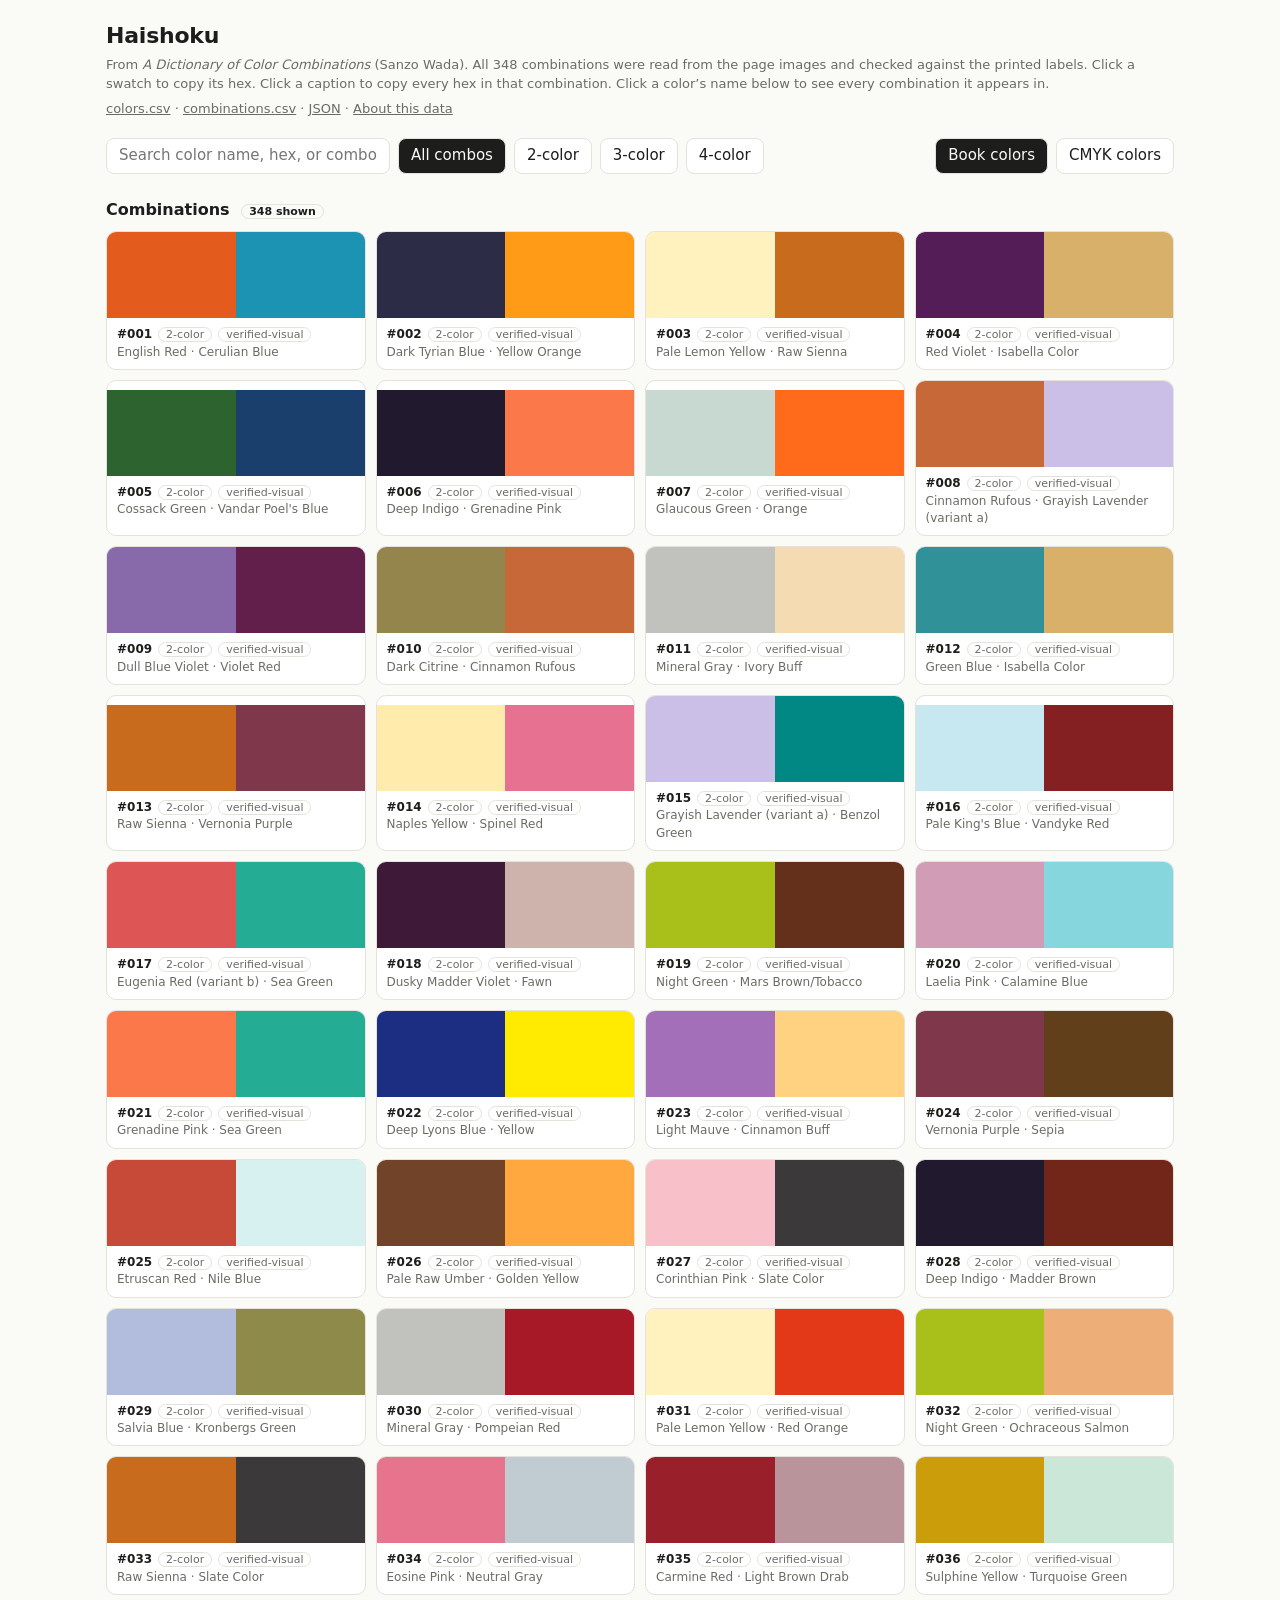
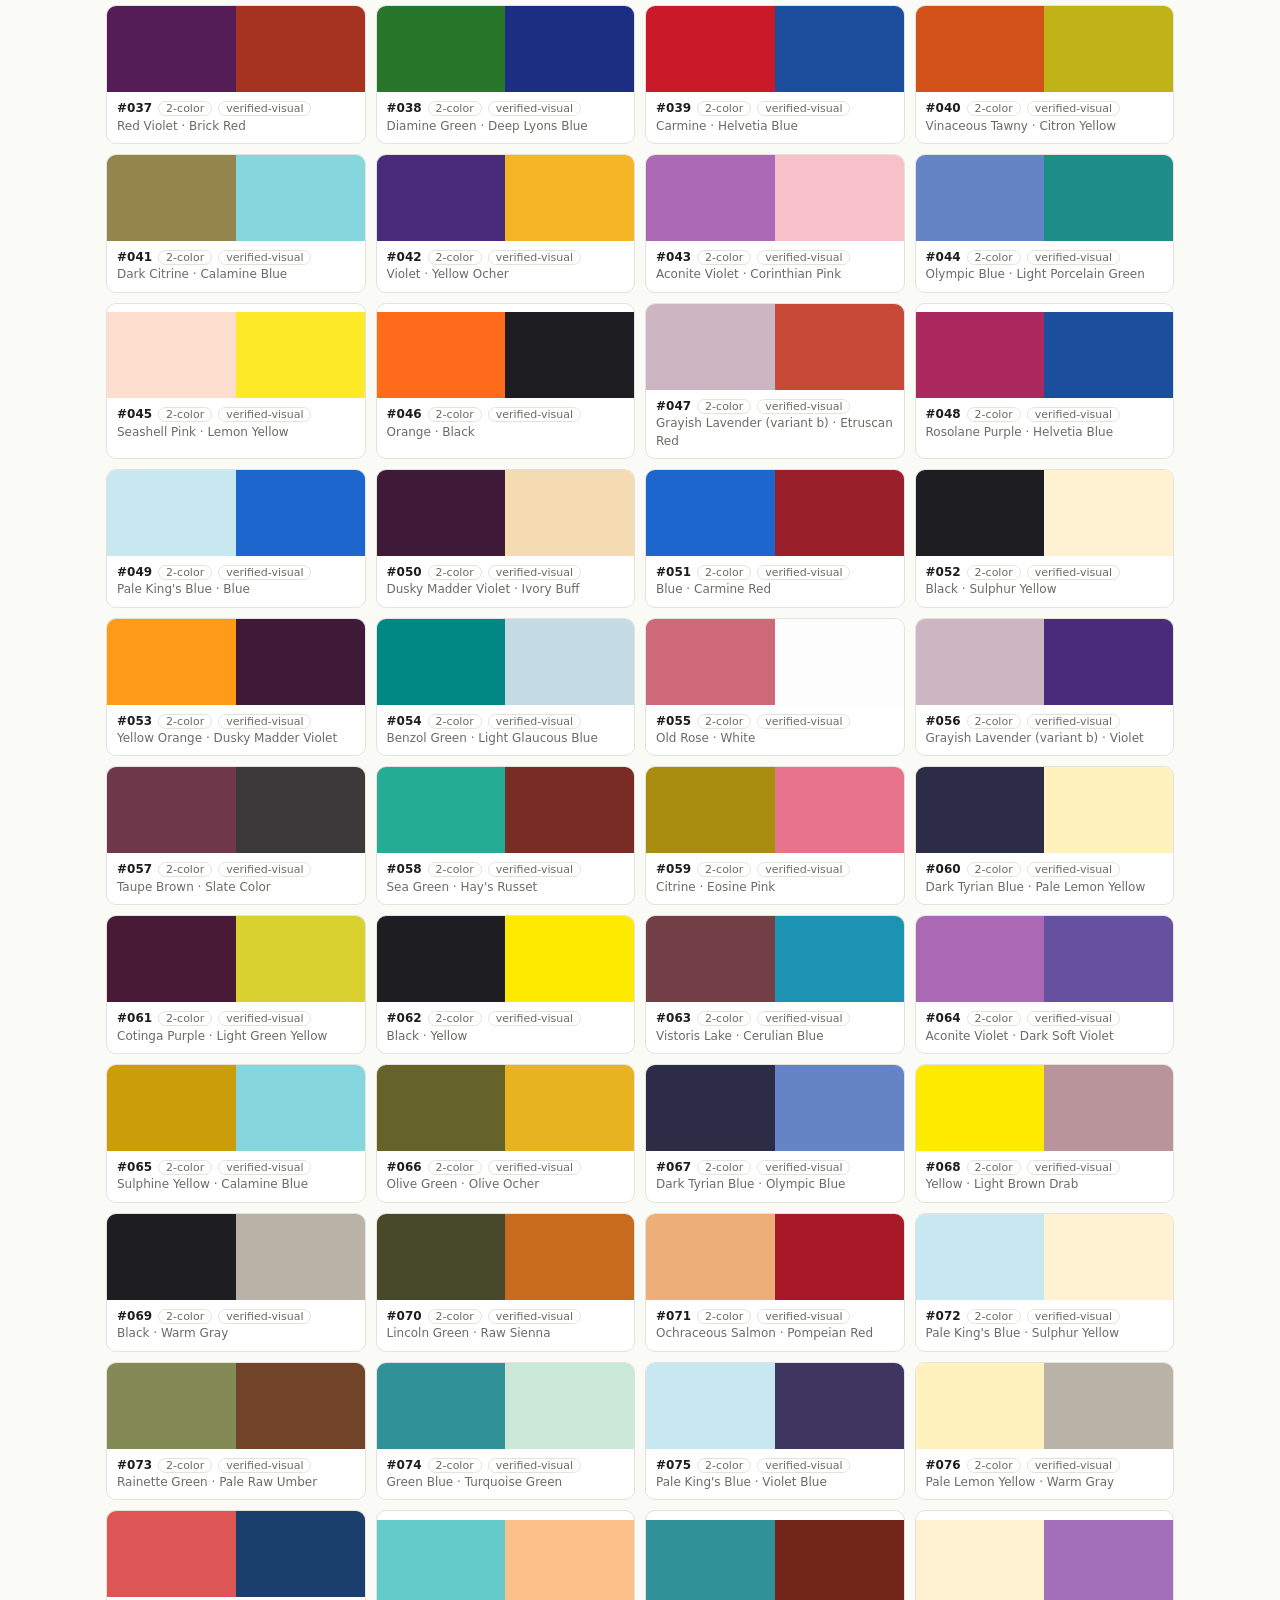
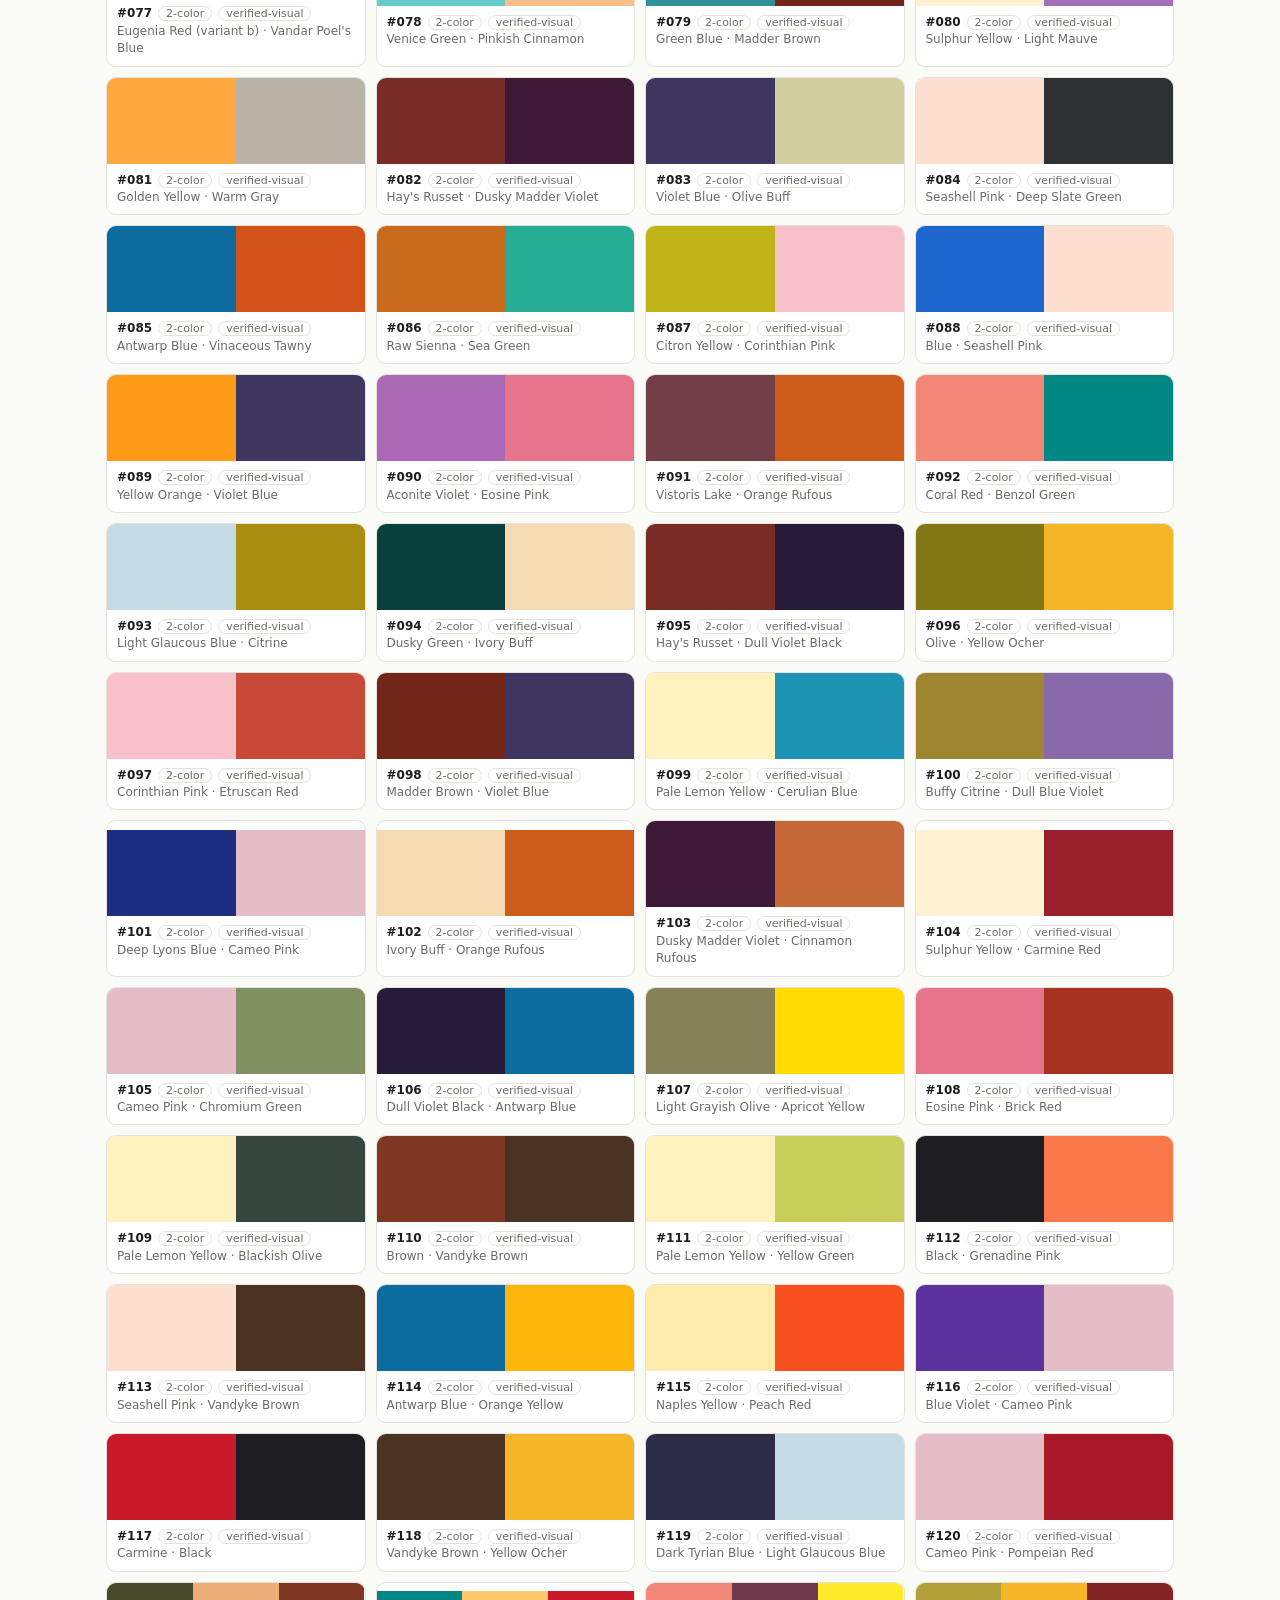
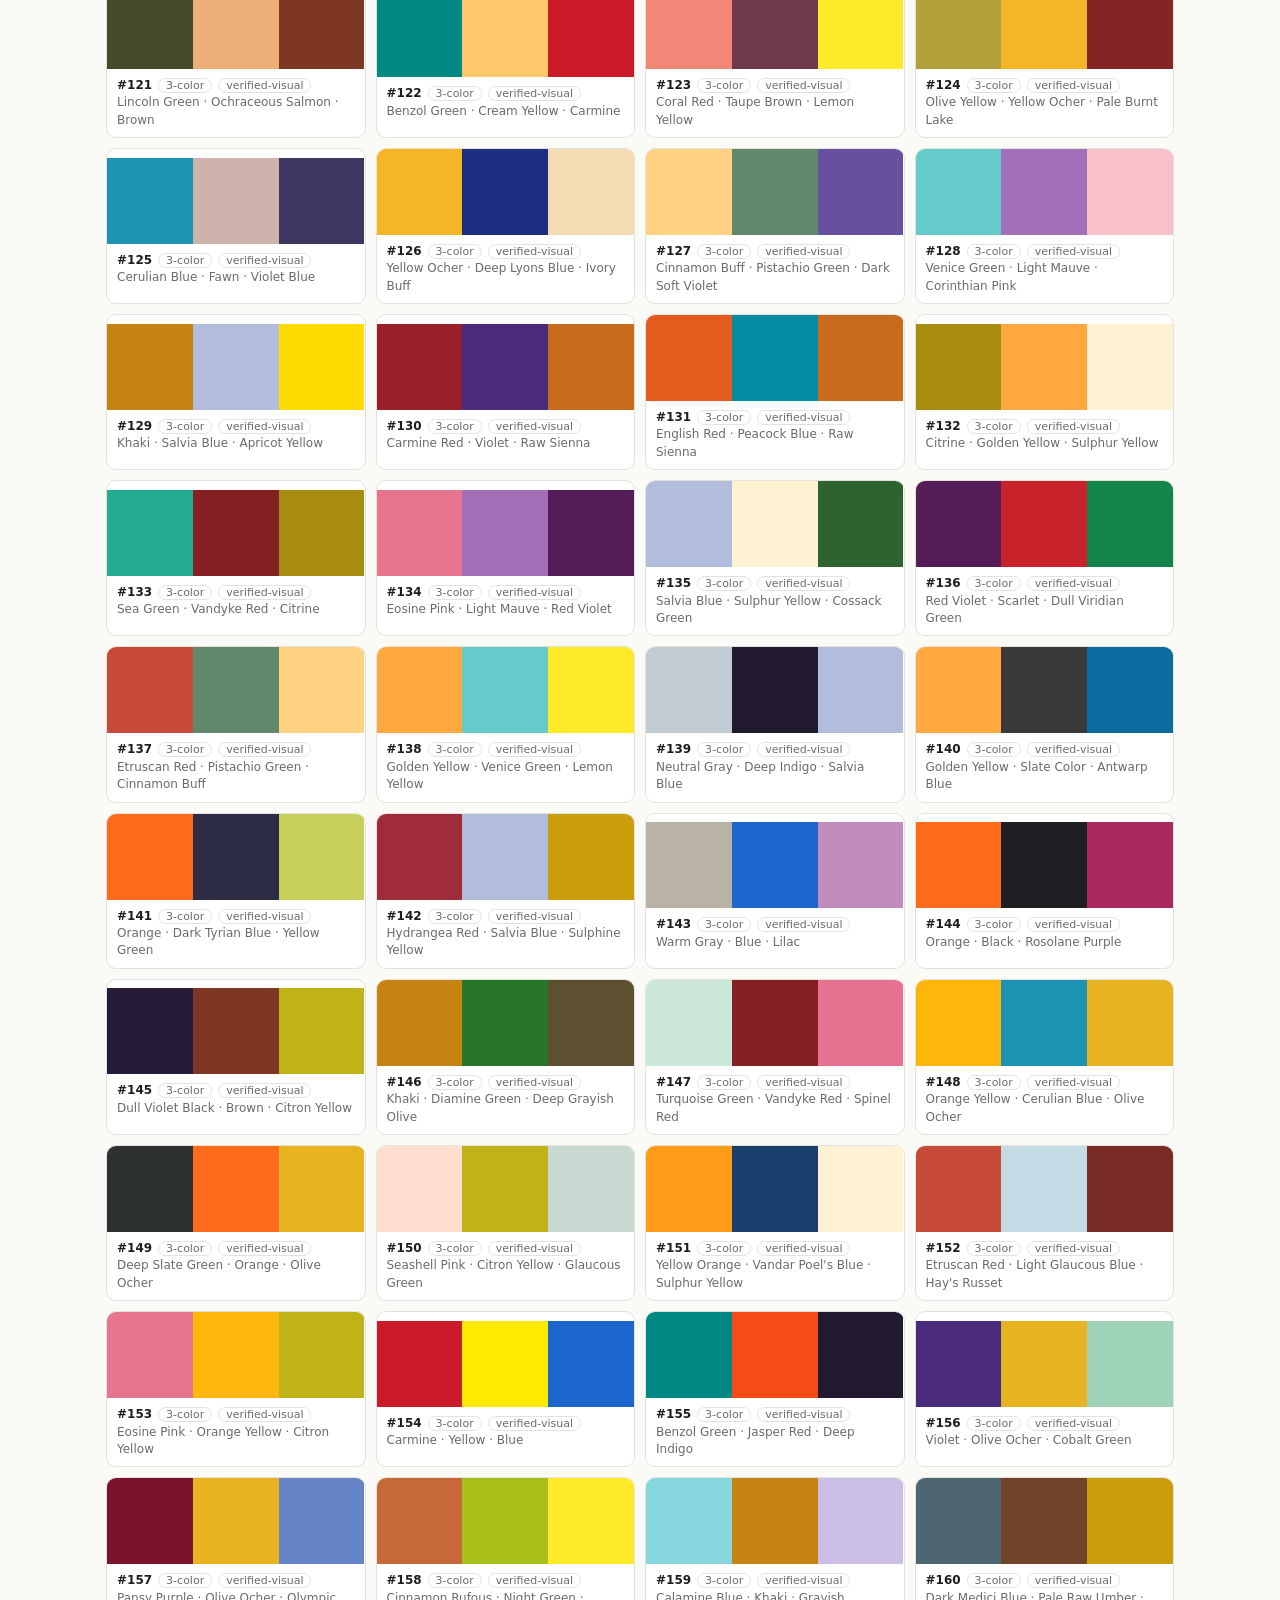
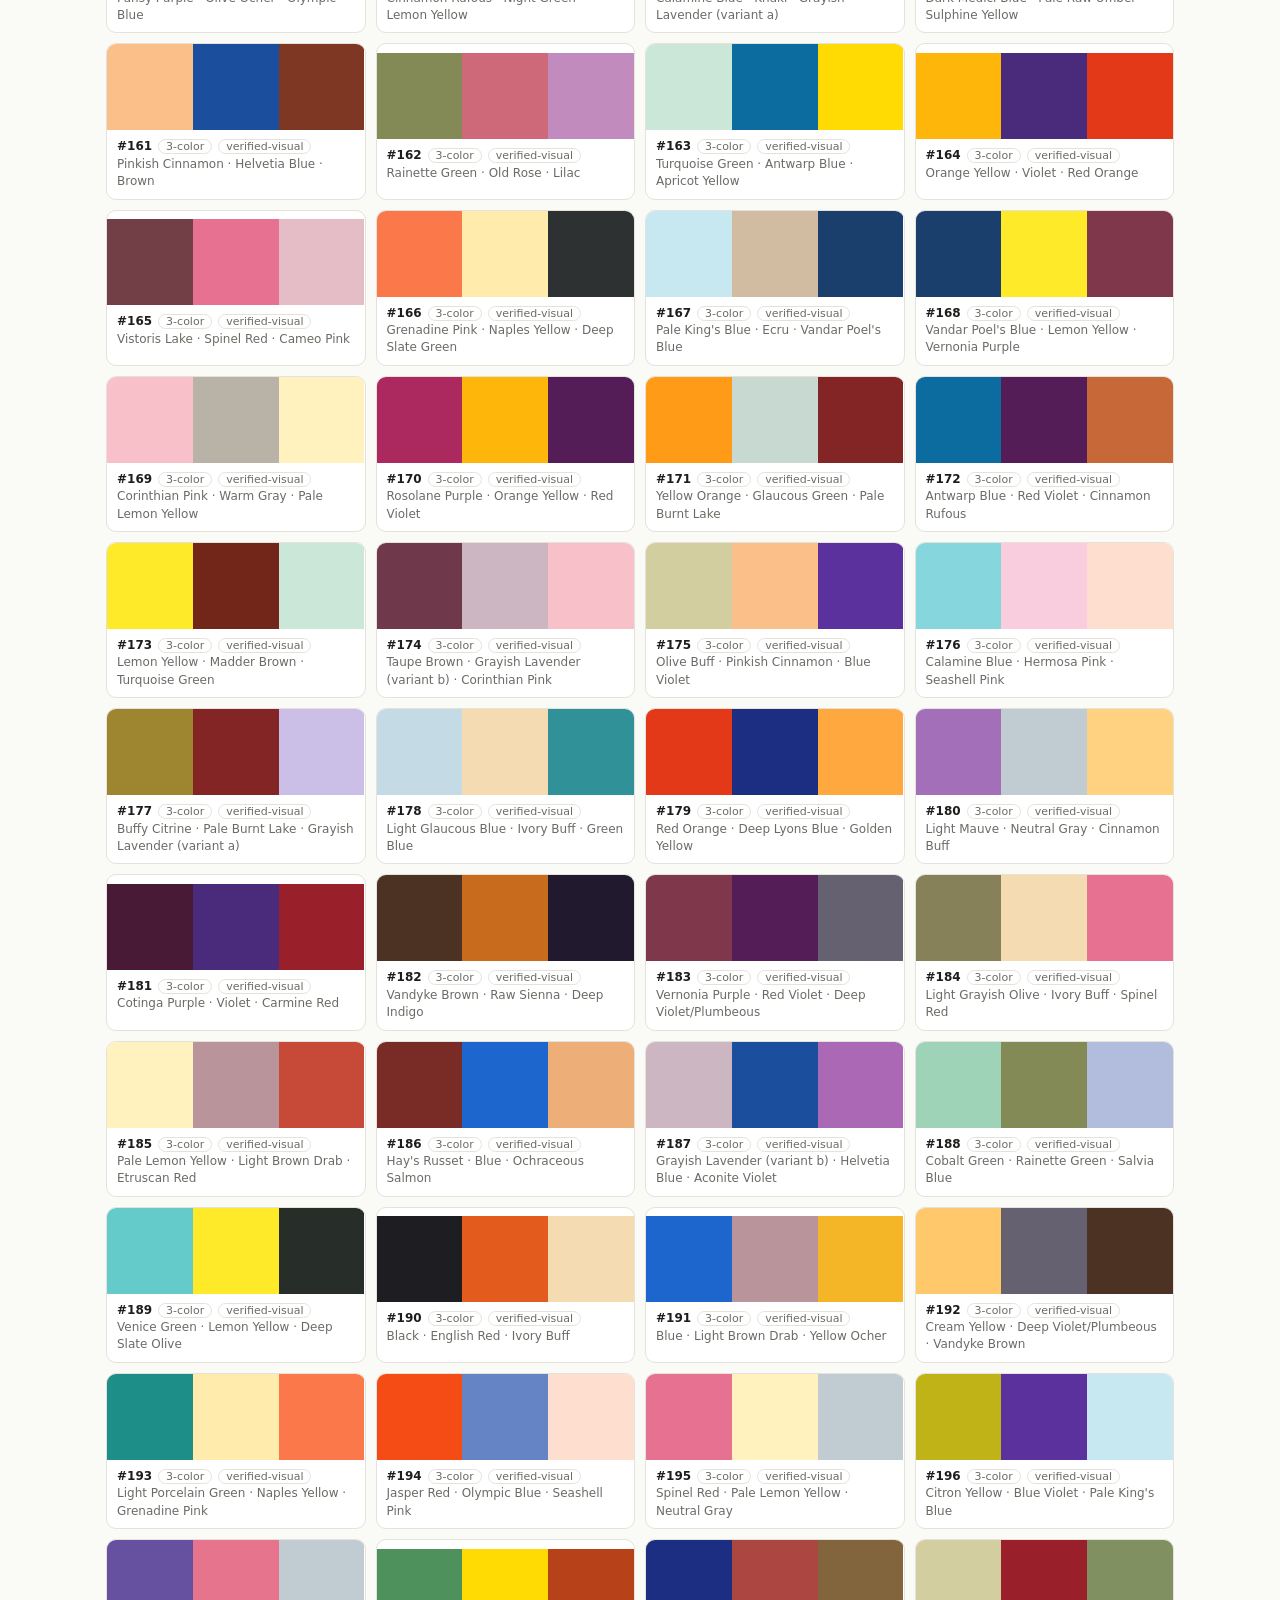
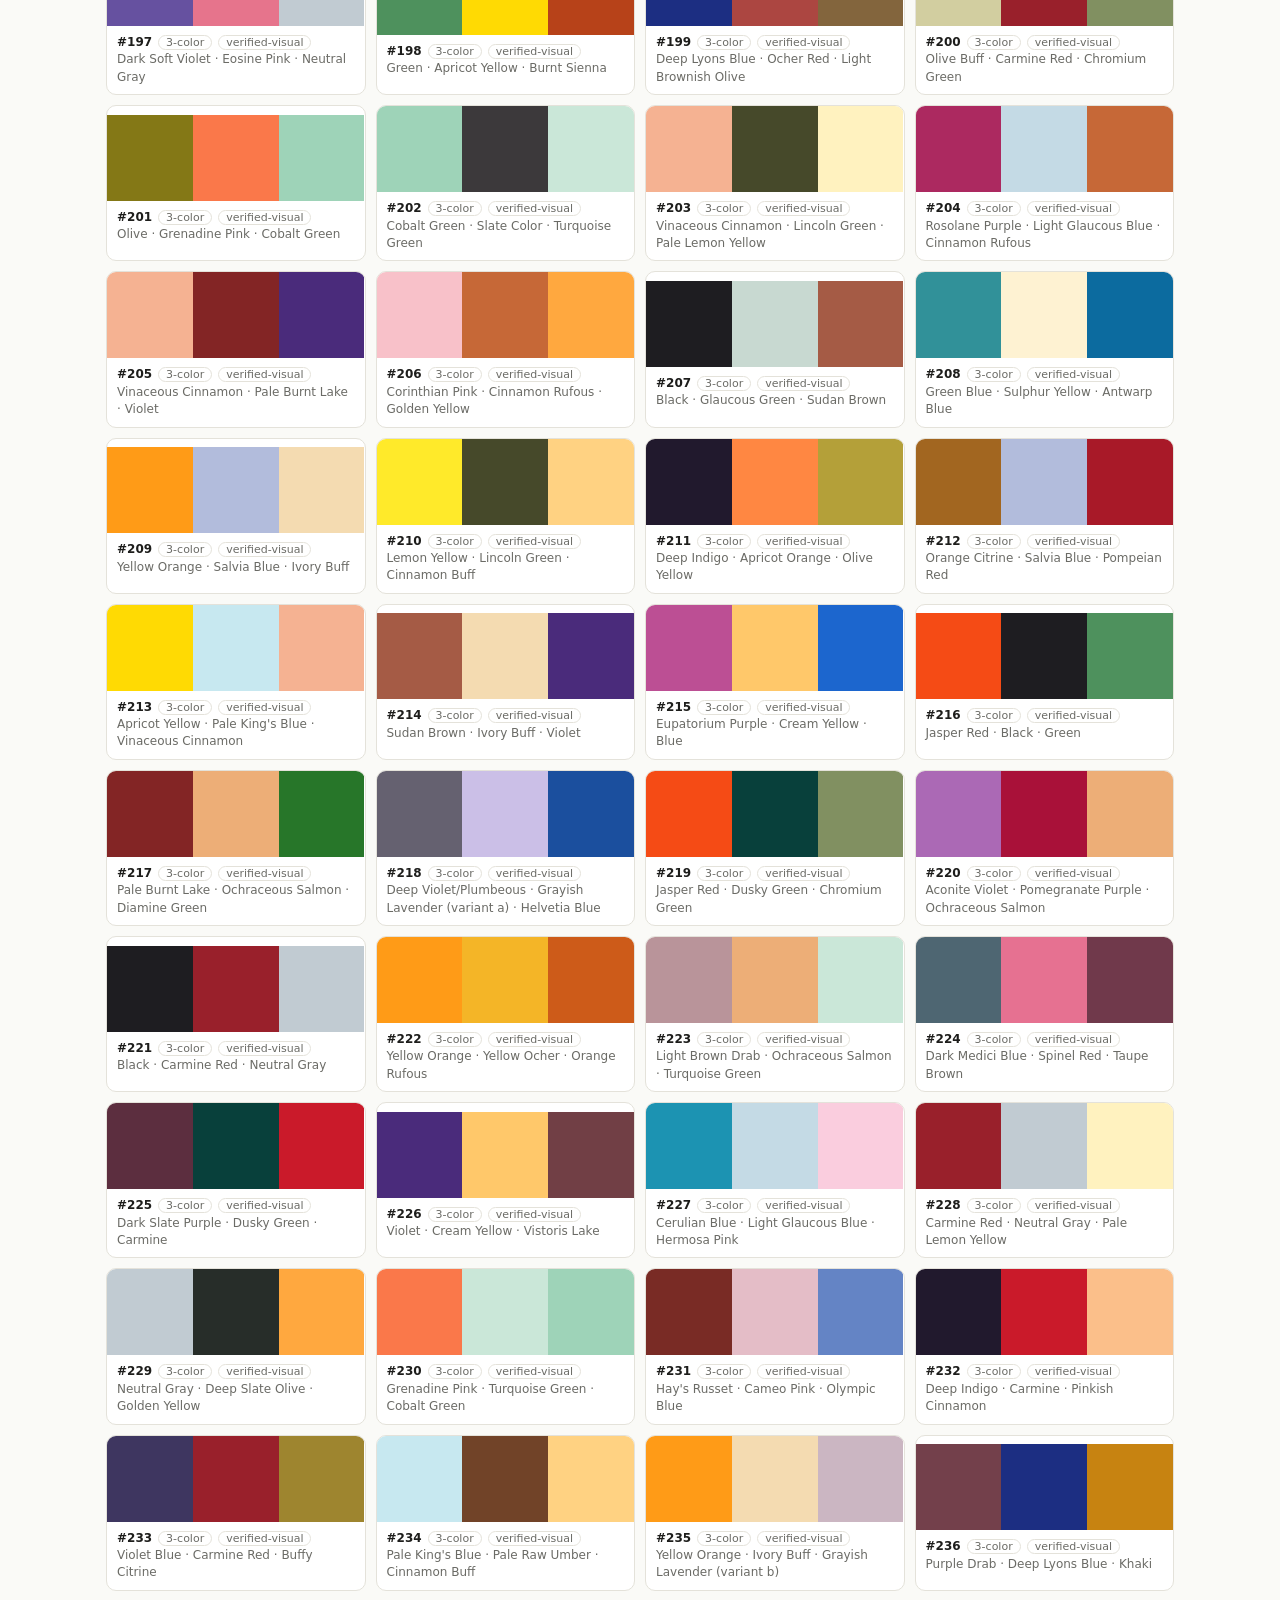
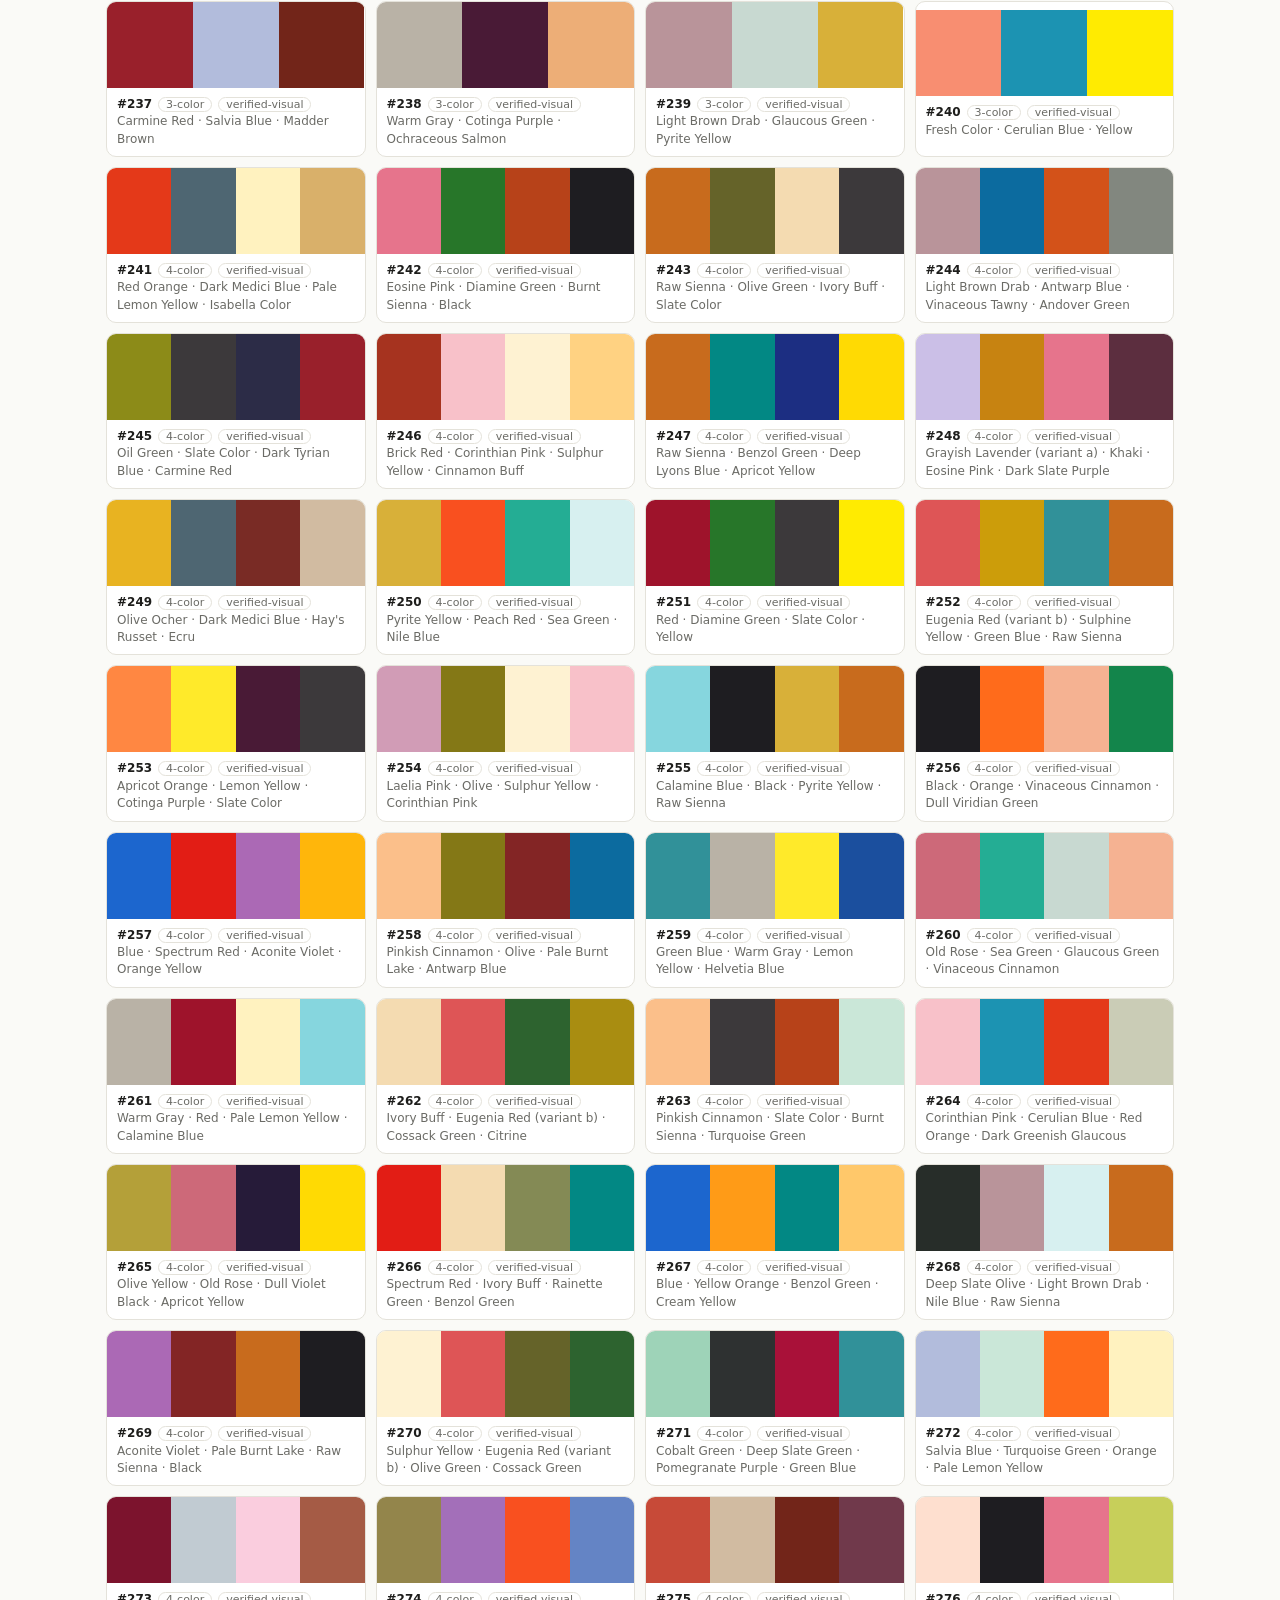
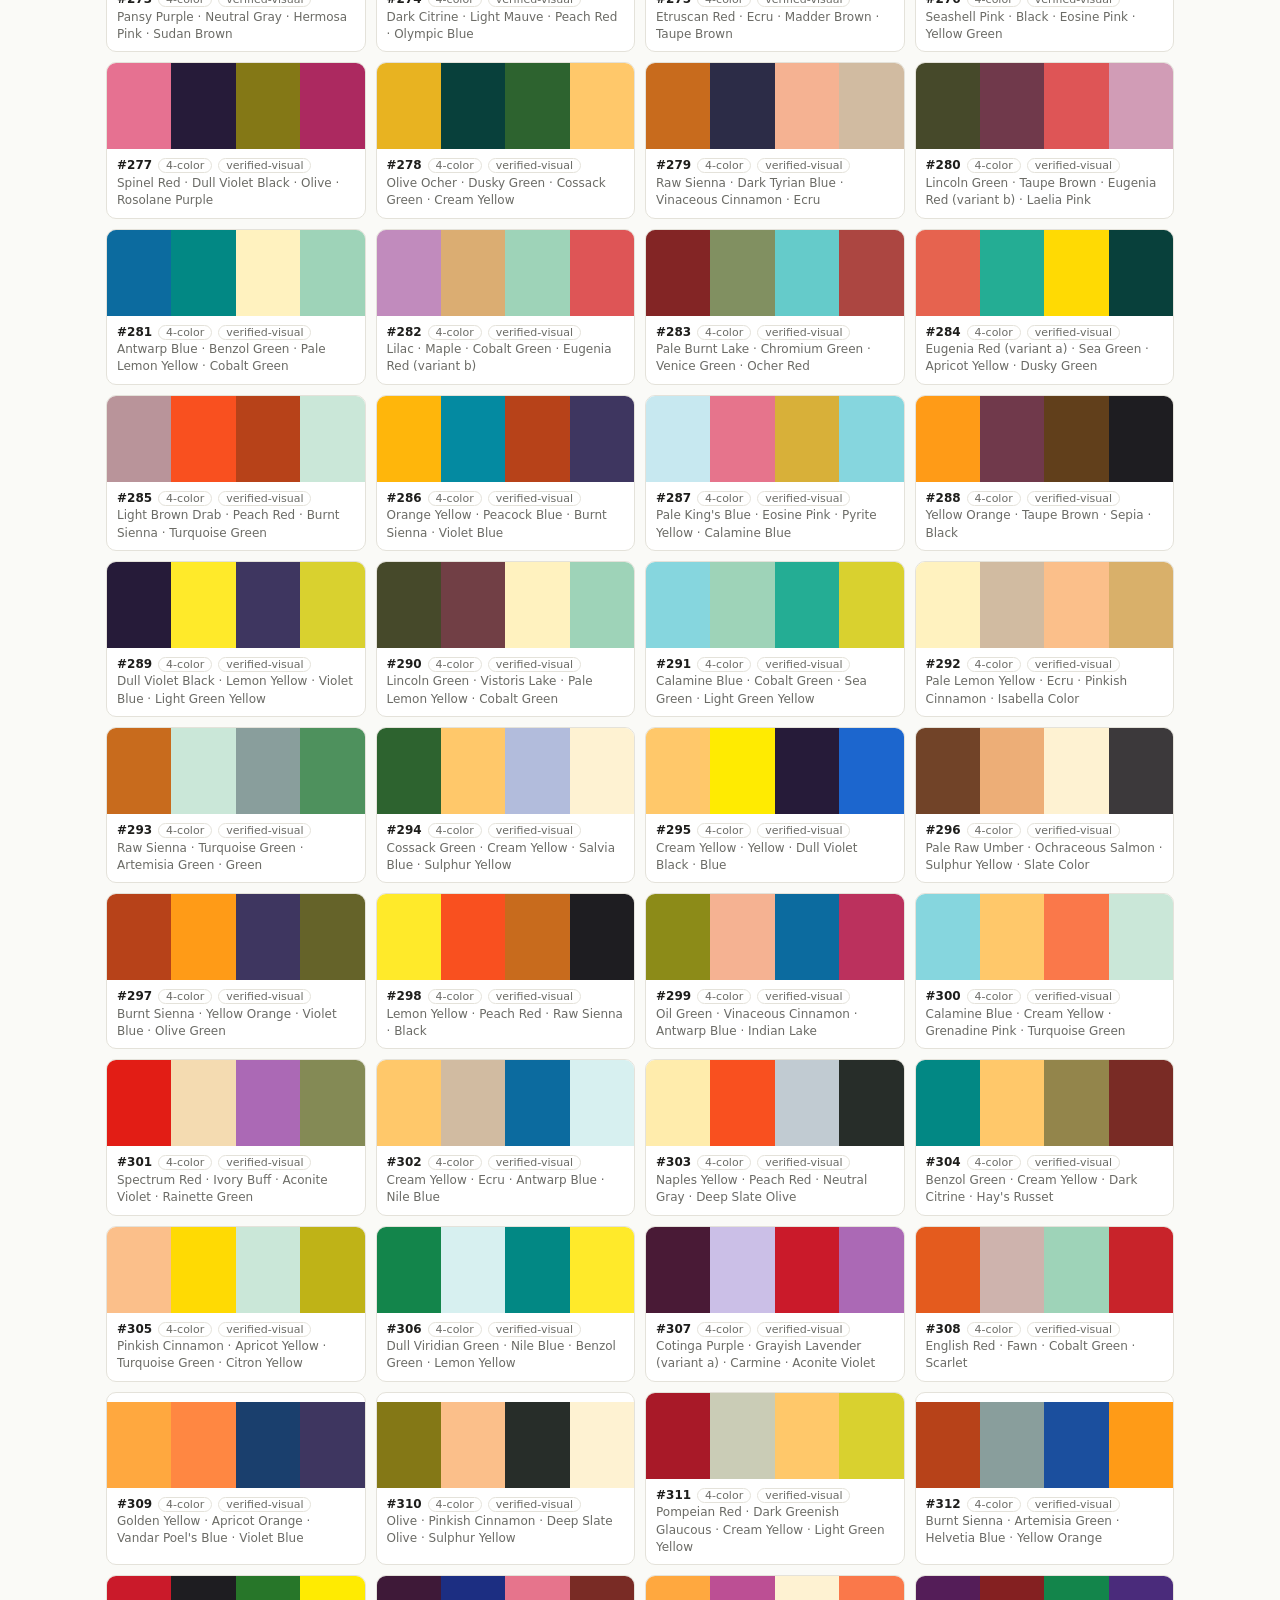
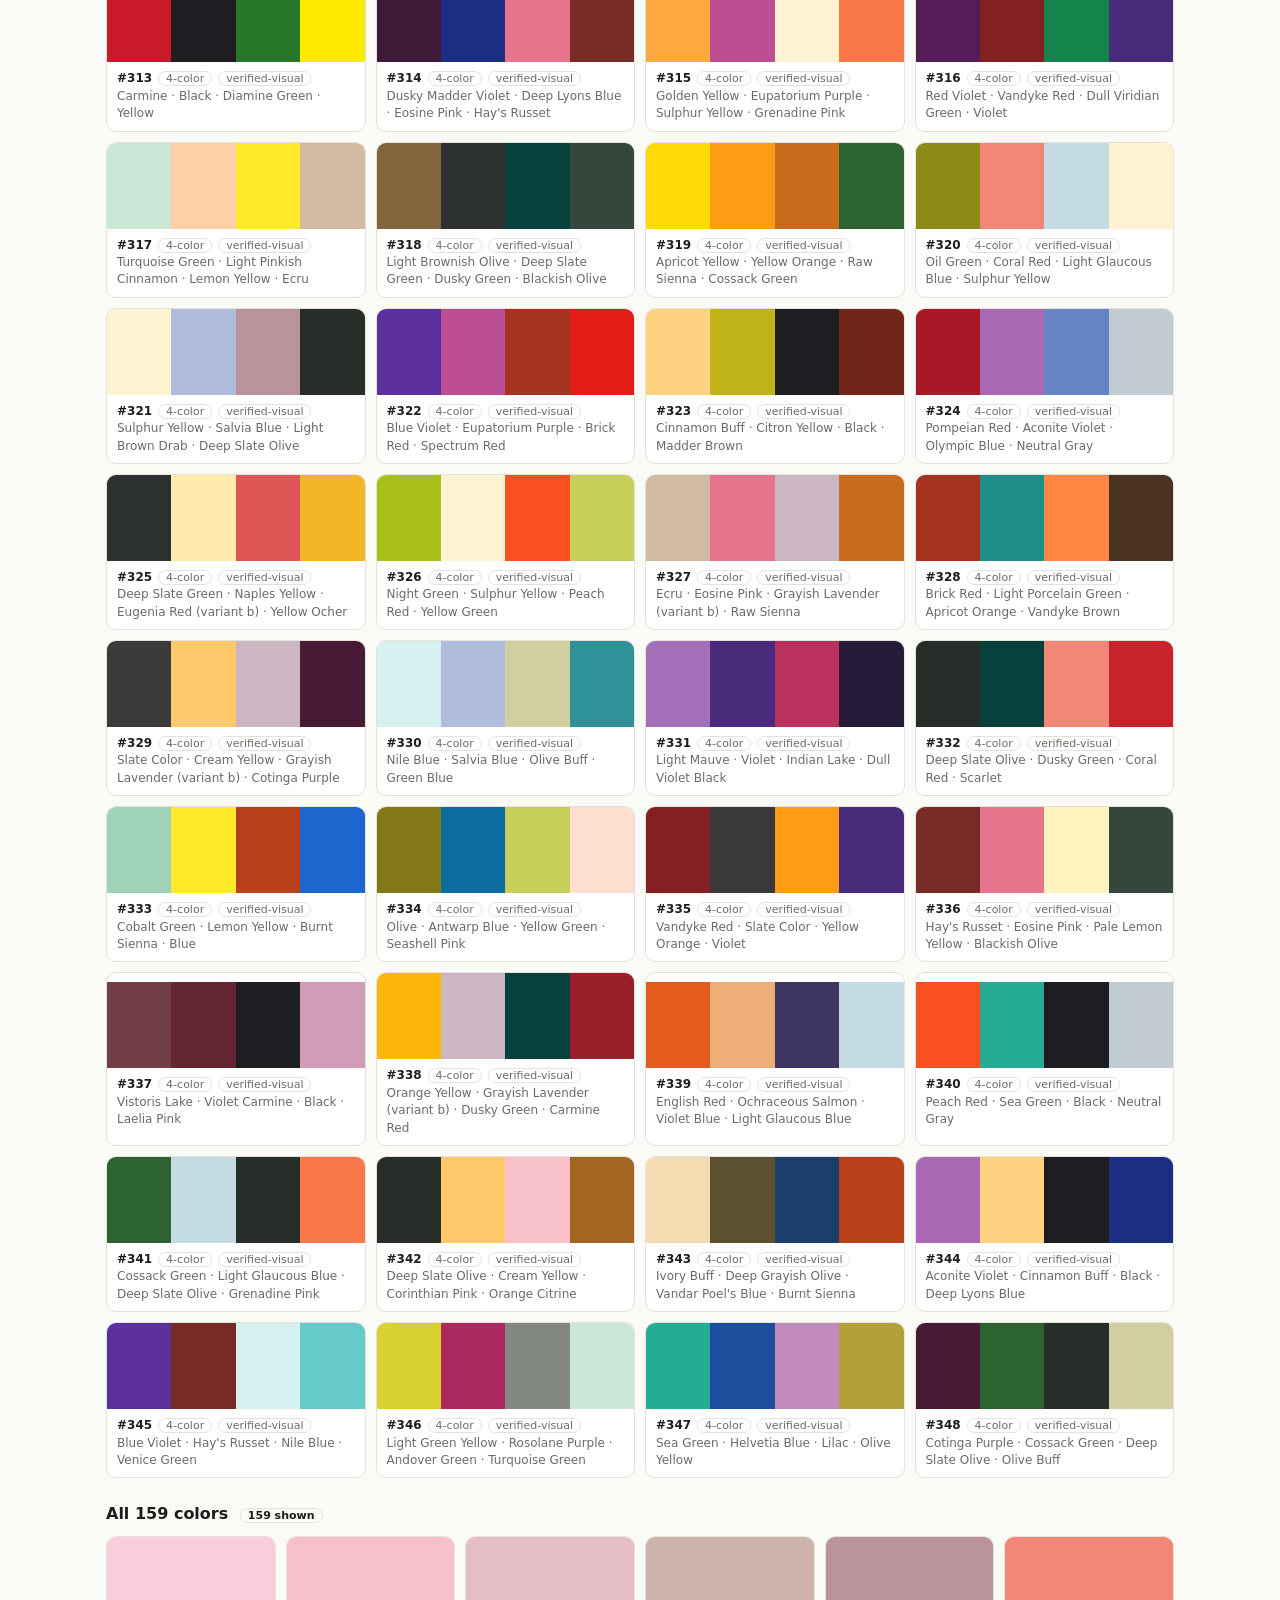
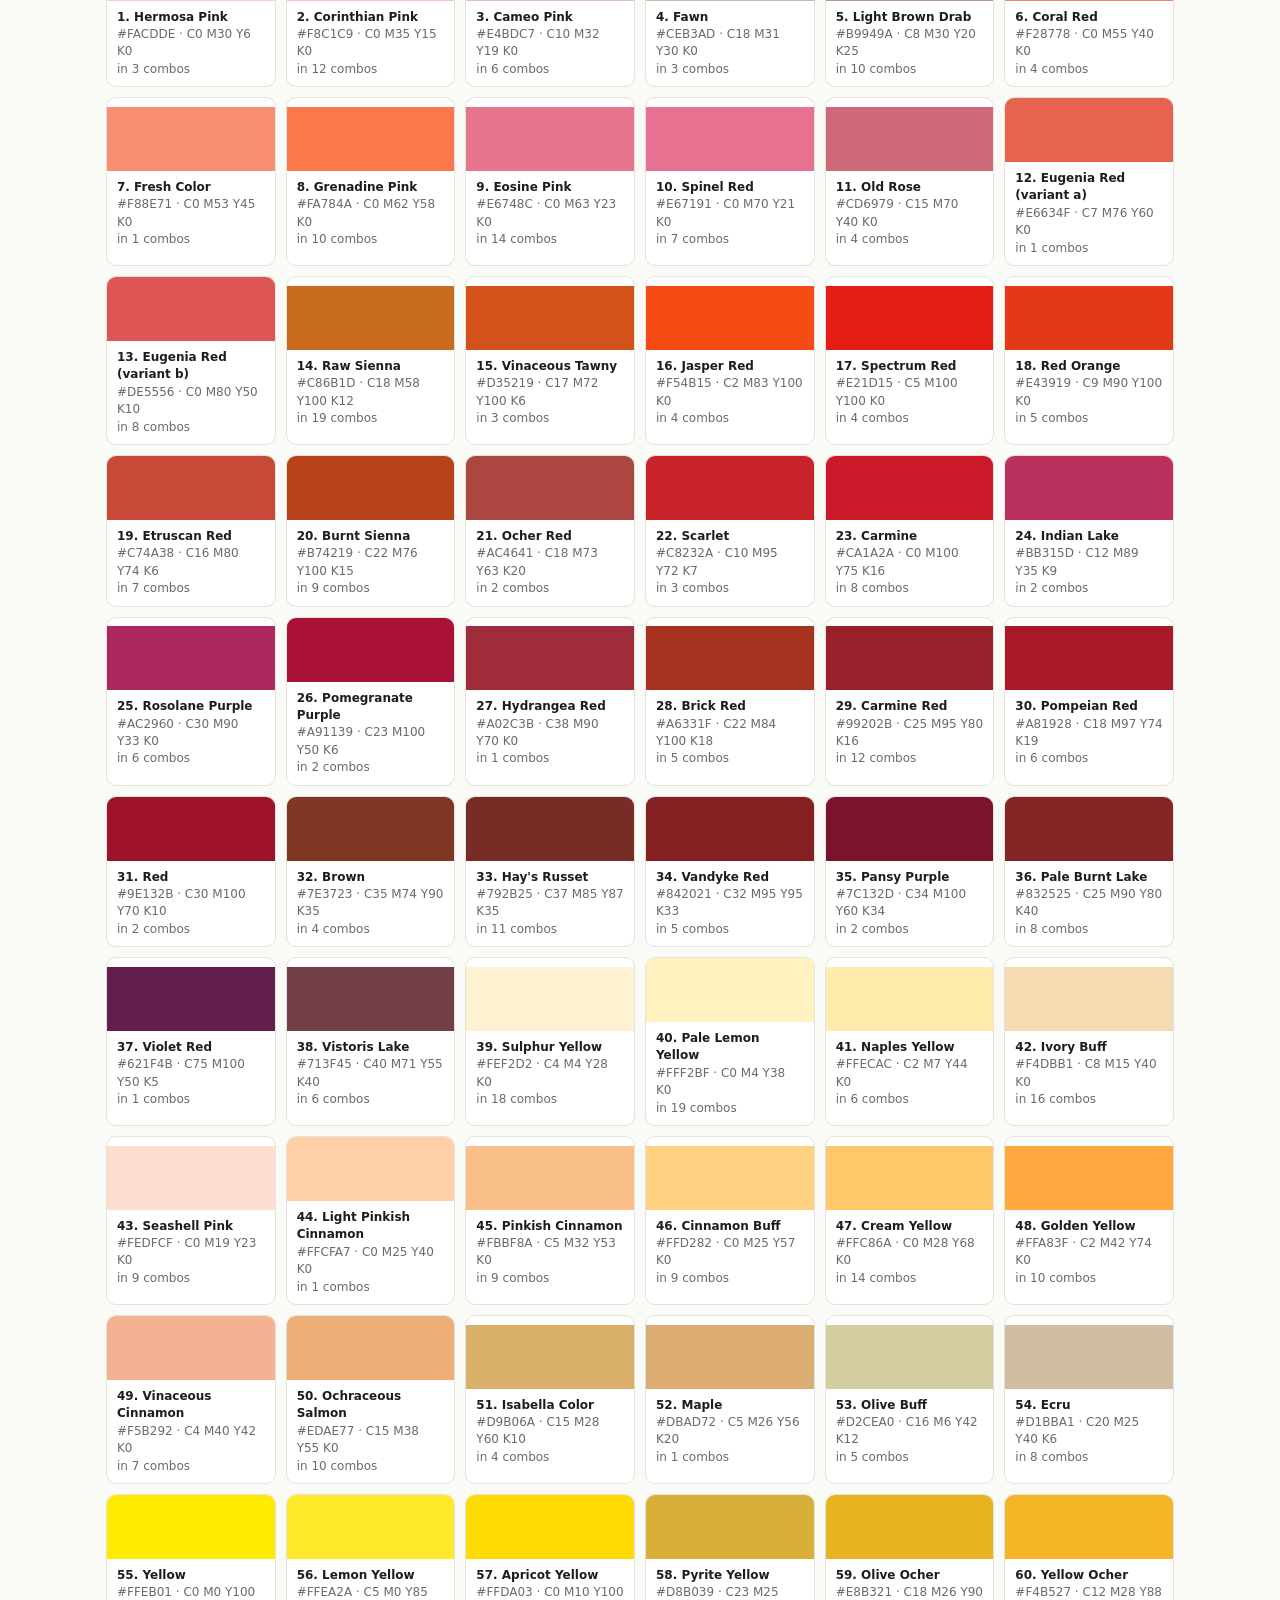
==== viewer/index.html @ 96cae15d "Publish the Haishoku color-combination dataset. Add the 159 colors and 348 combinations from Sanzo W" ====
<!doctype html>
<html lang="en">
<head>
<meta charset="utf-8">
<meta name="viewport" content="width=device-width, initial-scale=1">
<title>Haishoku — Sanzo Wada color combinations</title>
<meta name="description" content="Browse all 348 color combinations and 159 named colors from Sanzo Wada’s A Dictionary of Color Combinations. Click a swatch to copy its hex.">
<link rel="icon" href="data:image/svg+xml,%3Csvg xmlns='http://www.w3.org/2000/svg' viewBox='0 0 16 16'%3E%3Crect width='8' height='16' fill='%23E45B1E'/%3E%3Crect x='8' width='8' height='16' fill='%231C93B2'/%3E%3C/svg%3E">
<style>
:root{--bg:#fafaf7;--fg:#1d1d1b;--mut:#6b6b66;--card:#fff;--line:#e4e2da}
@media(prefers-color-scheme:dark){:root{--bg:#161614;--fg:#eeeeea;--mut:#9a9a93;--card:#202020;--line:#333}}
*{box-sizing:border-box}
body{margin:0;background:var(--bg);color:var(--fg);font:15px/1.45 system-ui,sans-serif}
header,footer{padding:20px 16px 8px;max-width:1100px;margin:auto}
h1{font-size:22px;margin:0 0 4px;font-weight:650;letter-spacing:-.01em}
p.s{margin:0;color:var(--mut);font-size:13px}
p.s a{color:inherit}
.bar{max-width:1100px;margin:12px auto;padding:0 16px;display:flex;gap:8px;flex-wrap:wrap;align-items:center}
button,input{font:inherit;border:1px solid var(--line);background:var(--card);color:var(--fg);border-radius:8px;padding:6px 12px}
button{cursor:pointer}
button.on{background:var(--fg);color:var(--bg)}
main{max-width:1100px;margin:auto;padding:0 16px 24px}
h2{font-size:16px;margin:24px 0 10px}
.grid{display:grid;grid-template-columns:repeat(auto-fill,minmax(150px,1fr));gap:10px}
.cg{display:grid;grid-template-columns:repeat(auto-fill,minmax(210px,1fr));gap:10px}
.card{background:var(--card);border:1px solid var(--line);border-radius:10px;overflow:hidden;cursor:pointer;padding:0;text-align:left;width:100%;color:inherit}
.sw{height:64px}.row{display:flex;height:86px}.row div{flex:1}
.m{padding:8px 10px;font-size:12px;color:var(--mut)}.m b{color:var(--fg);font-weight:600}
.sel{outline:3px solid var(--fg)}
.tag{font-size:11px;border:1px solid var(--line);border-radius:99px;padding:0 7px;margin-left:6px}
footer{padding-bottom:32px}
:focus-visible{outline:2px solid var(--fg);outline-offset:2px}
@media(prefers-reduced-motion:reduce){*{scroll-behavior:auto}}
#t{position:fixed;bottom:16px;left:50%;transform:translateX(-50%);background:var(--fg);color:var(--bg);padding:8px 14px;border-radius:8px;opacity:0;transition:.2s;pointer-events:none}
</style>
</head>
<body>
<header>
<h1>Haishoku</h1>
<p class="s">From <i>A Dictionary of Color Combinations</i> (Sanzo Wada). All 348 combinations were read from the page images and checked against the printed labels. Click a swatch to copy its hex. Click a caption to copy every hex in that combination. Click a color’s name below to see every combination it appears in.</p>
<p class="s" style="margin-top:6px"><a href="../data/colors.csv">colors.csv</a> · <a href="../data/combinations.csv">combinations.csv</a> · <a href="../data/wada_colors_and_combinations.json">JSON</a> · <a href="https://github.com/Bjoseph23/haishoku">About this data</a></p>
</header>
<div class="bar">
<input id="q" placeholder="Search color name, hex, or combo #" size="28" aria-label="Search color name, hex, or combination number">
<button type="button" class="f on" data-f="0">All combos</button>
<button type="button" class="f" data-f="2">2-color</button>
<button type="button" class="f" data-f="3">3-color</button>
<button type="button" class="f" data-f="4">4-color</button>
<span style="flex:1"></span>
<button type="button" class="hm on" data-h="display_hex" title="Scanned book color, white-balanced. Use this on screen.">Book colors</button>
<button type="button" class="hm" data-h="hex_cmyk" title="Plain CMYK to RGB conversion of the printed ink values">CMYK colors</button>
</div>
<main>
<h2>Combinations <span id="cn" class="tag"></span></h2>
<div id="cg" class="cg"></div>
<h2>All 159 colors <span id="cc" class="tag"></span></h2>
<div id="g" class="grid"></div>
</main>
<footer>
<p class="s">Four-color combinations are printed as a cross and listed top, left, right, bottom. Screen colors are approximate. Compiled by <a href="https://github.com/Bjoseph23">Bill Mageni</a> · <a href="https://github.com/Bjoseph23/haishoku">haishoku</a></p>
</footer>
<div id="t" role="status">Copied</div>
<script src="palette-data.js"></script>
<script>
const D = window.HAISHOKU;
const missing = !D || !Array.isArray(D.colors) || !Array.isArray(D.combinations);
if (missing) {
  document.getElementById('cg').textContent = 'Palette data did not load. Keep palette-data.js in the same folder as this page.';
}
const C = {};
if (!missing) for (const c of D.colors) C[c.id] = c;

const toast = document.getElementById('t');
function showToast(text) {
  toast.textContent = text;
  toast.style.opacity = 1;
  clearTimeout(showToast._t);
  showToast._t = setTimeout(() => { toast.style.opacity = 0; }, 900);
}
function fallbackCopy(text) {
  const area = document.createElement('textarea');
  area.value = text;
  area.setAttribute('readonly', '');
  area.style.position = 'fixed';
  area.style.left = '-9999px';
  document.body.appendChild(area);
  area.select();
  try { document.execCommand('copy'); } catch (err) {}
  area.remove();
}
function cp(text) {
  const done = () => showToast('Copied ' + text);
  if (navigator.clipboard && window.isSecureContext) {
    navigator.clipboard.writeText(text).then(done).catch(() => { fallbackCopy(text); done(); });
  } else {
    fallbackCopy(text);
    done();
  }
}
function esc(value) {
  return String(value).replace(/[&<>"']/g, (ch) => ({
    '&': '&amp;', '<': '&lt;', '>': '&gt;', '"': '&quot;', "'": '&#39;'
  }[ch]));
}

let filt = 0, q = '', hm = 'display_hex', pick = null;
const pad = (n) => String(n).padStart(3, '0');
const reduceMotion = window.matchMedia('(prefers-reduced-motion: reduce)').matches;

function syncButtons() {
  document.querySelectorAll('.f').forEach((b) => b.classList.toggle('on', Number(b.dataset.f) === filt));
  document.querySelectorAll('.hm').forEach((b) => b.classList.toggle('on', b.dataset.h === hm));
}
function readHash() {
  const params = new URLSearchParams(location.hash.replace(/^#/, ''));
  const size = Number(params.get('size') || 0);
  if (size === 0 || size === 2 || size === 3 || size === 4) filt = size;
  hm = params.get('mode') === 'cmyk' ? 'hex_cmyk' : 'display_hex';
  q = (params.get('q') || '').toLowerCase();
  document.getElementById('q').value = params.get('q') || '';
  const color = Number(params.get('color') || 0);
  pick = C[color] ? color : null;
  syncButtons();
}
function writeHash() {
  const params = new URLSearchParams();
  if (filt) params.set('size', String(filt));
  if (hm === 'hex_cmyk') params.set('mode', 'cmyk');
  if (q) params.set('q', document.getElementById('q').value);
  if (pick) params.set('color', String(pick));
  const next = params.toString();
  const base = location.pathname + location.search;
  try {
    history.replaceState(null, '', next ? base + '#' + next : base);
  } catch (err) {
    location.hash = next;
  }
}

function render() {
  if (missing) return;
  const cg = document.getElementById('cg');
  cg.replaceChildren();
  let n = 0;
  for (const r of D.combinations) {
    if (filt && r.size !== filt) continue;
    if (pick && !r.colors.some((slot) => slot.id === pick)) continue;
    const haystack = [
      pad(r.number), r.number,
      ...r.colors.map((slot) => slot.name),
      ...r.colors.map((slot) => slot[hm])
    ].join(' ').toLowerCase();
    if (q && !haystack.includes(q)) continue;
    n++;
    const card = document.createElement('button');
    card.type = 'button';
    card.className = 'card';
    const order = r.positions.join(', ');
    card.innerHTML = '<div class="row" title="' + esc(order) + '">' + r.colors.map((slot) =>
      '<div style="background:' + slot[hm] + '" data-h="' + slot[hm] + '" title="' + esc(slot.name + ' ' + slot[hm]) + '"></div>'
    ).join('') + '</div><div class="m"><b>#' + pad(r.number) + '</b><span class="tag">' + r.size + '-color</span><span class="tag">' + esc(r.confidence) + '</span><br>' +
      r.colors.map((slot) => esc(slot.name)).join(' · ') + '</div>';
    card.onclick = (event) => {
      const hex = event.target.dataset && event.target.dataset.h;
      cp(hex || r.colors.map((slot) => slot[hm]).join(', '));
    };
    cg.appendChild(card);
  }
  if (!n) {
    const empty = document.createElement('p');
    empty.className = 's';
    empty.textContent = 'No combination matches.';
    cg.appendChild(empty);
  }
  const count = document.getElementById('cn');
  count.textContent = n + ' shown' + (pick ? ' with ' + C[pick].name + ' (click it again to clear)' : '');
}

function draw() {
  if (missing) return;
  const g = document.getElementById('g');
  g.replaceChildren();
  let shown = 0;
  for (const c of D.colors) {
    if (q && !((c.name + ' ' + c[hm]).toLowerCase().includes(q))) continue;
    shown++;
    const card = document.createElement('button');
    card.type = 'button';
    card.className = 'card' + (pick === c.id ? ' sel' : '');
    card.innerHTML = '<div class="sw" style="background:' + c[hm] + '" data-h="' + c[hm] + '" title="' + esc(c.name + ' ' + c[hm]) + '"></div><div class="m"><b>' +
      c.id + '. ' + esc(c.name) + '</b><br>' + c[hm] + ' · C' + c.c + ' M' + c.m + ' Y' + c.y + ' K' + c.k + '<br>in ' + c.appears_in.length + ' combos</div>';
    card.onclick = (event) => {
      if (event.target.dataset && event.target.dataset.h) { cp(c[hm]); return; }
      pick = pick === c.id ? null : c.id;
      writeHash();
      render();
      draw();
      if (pick) window.scrollTo({ top: 0, behavior: reduceMotion ? 'auto' : 'smooth' });
    };
    g.appendChild(card);
  }
  if (!shown) {
    const empty = document.createElement('p');
    empty.className = 's';
    empty.textContent = 'No color name or hex matches. Combinations above may still match a number.';
    g.appendChild(empty);
  }
  document.getElementById('cc').textContent = shown + ' shown';
}

document.querySelectorAll('.f').forEach((b) => b.onclick = () => {
  filt = Number(b.dataset.f);
  syncButtons();
  writeHash();
  render();
});
document.querySelectorAll('.hm').forEach((b) => b.onclick = () => {
  hm = b.dataset.h;
  syncButtons();
  writeHash();
  render();
  draw();
});
document.getElementById('q').oninput = (event) => {
  q = event.target.value.toLowerCase();
  writeHash();
  render();
  draw();
};

if (!missing) {
  readHash();
  render();
  draw();
  window.addEventListener('hashchange', () => {
    readHash();
    render();
    draw();
  });
}
</script>
</body>
</html>
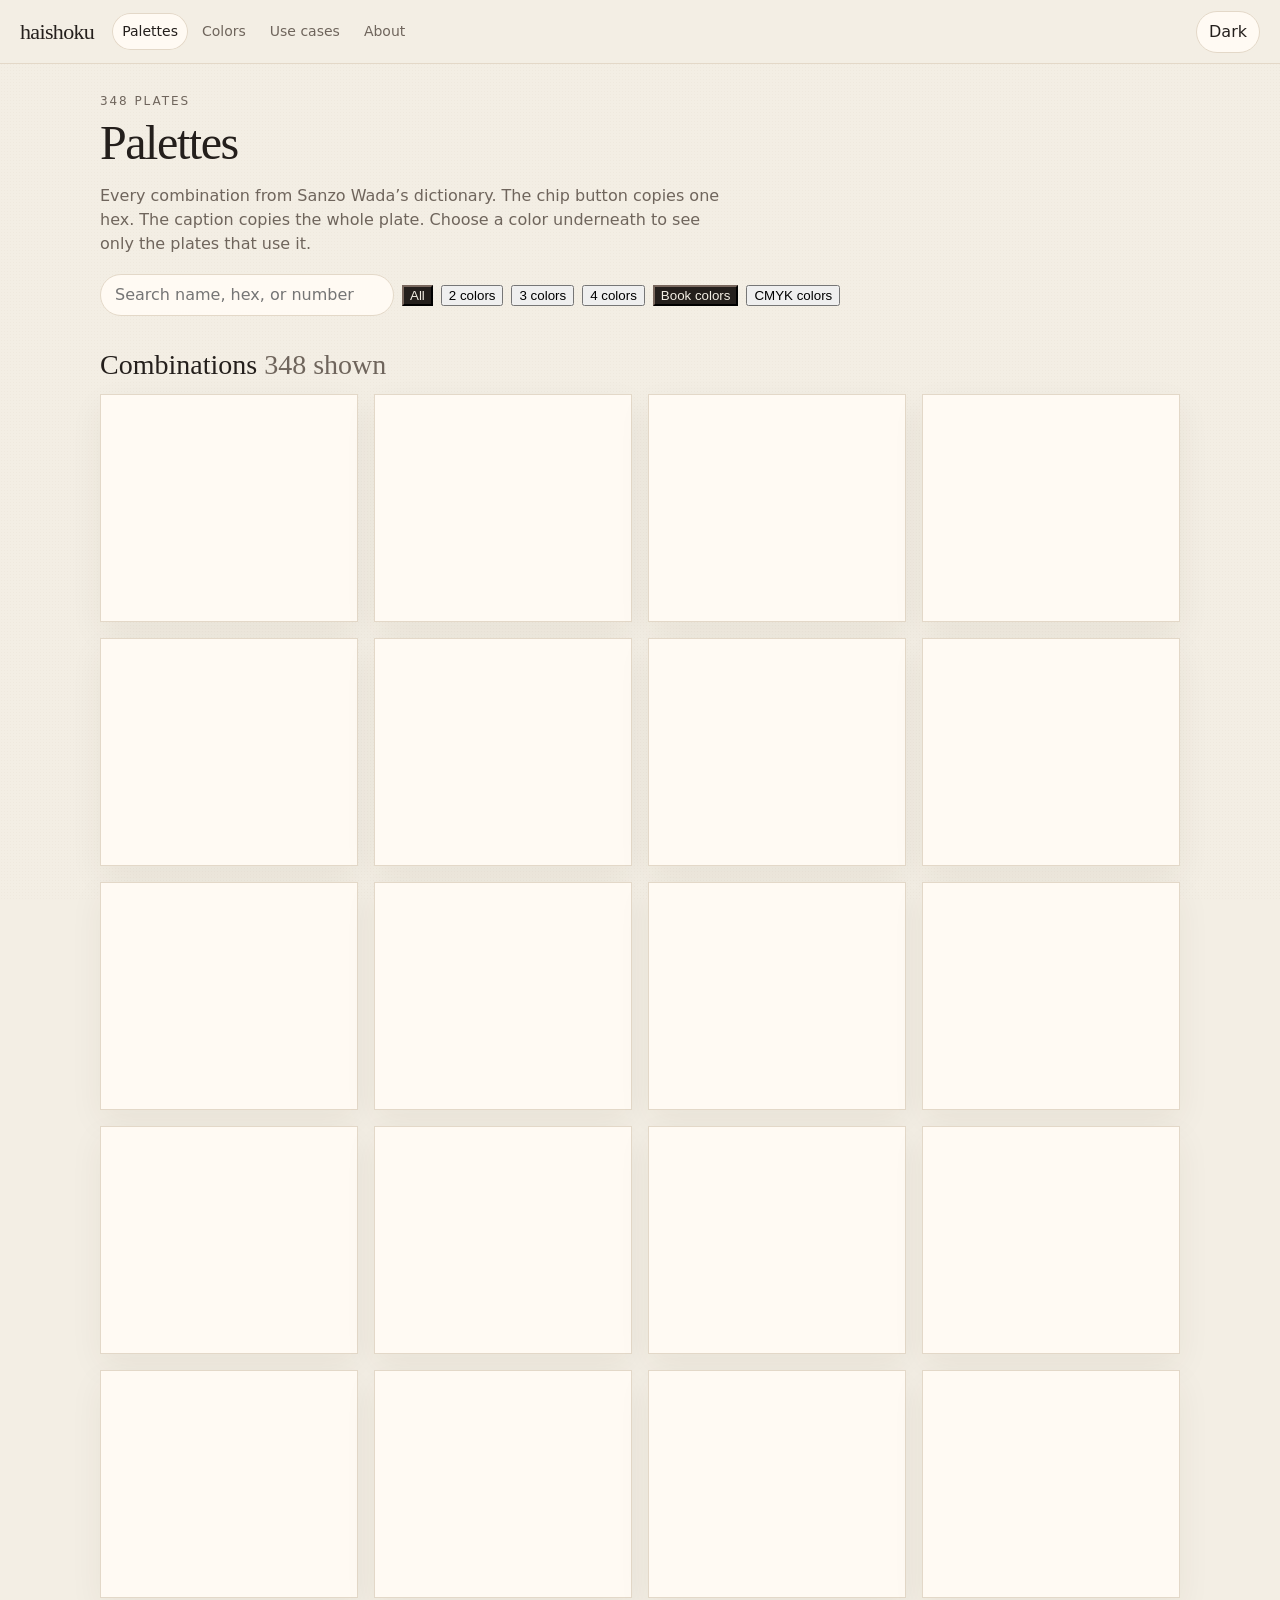
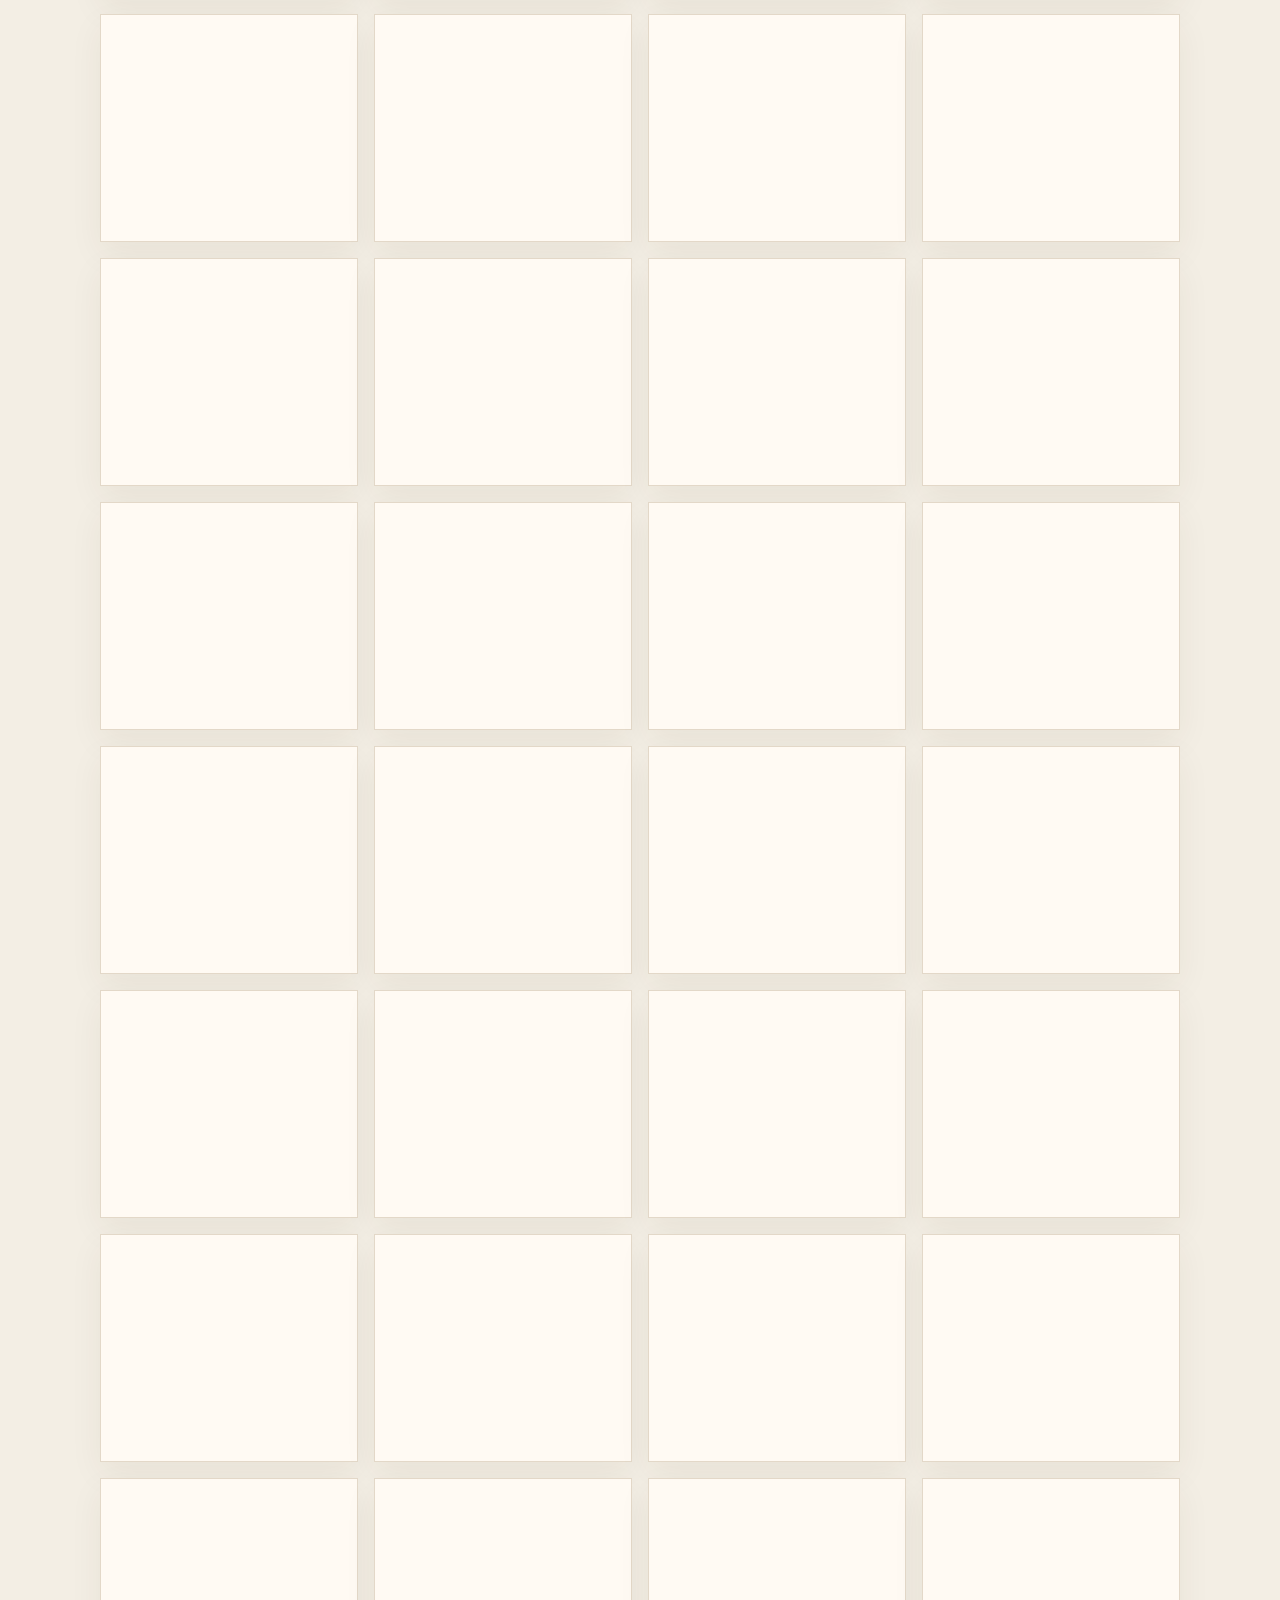
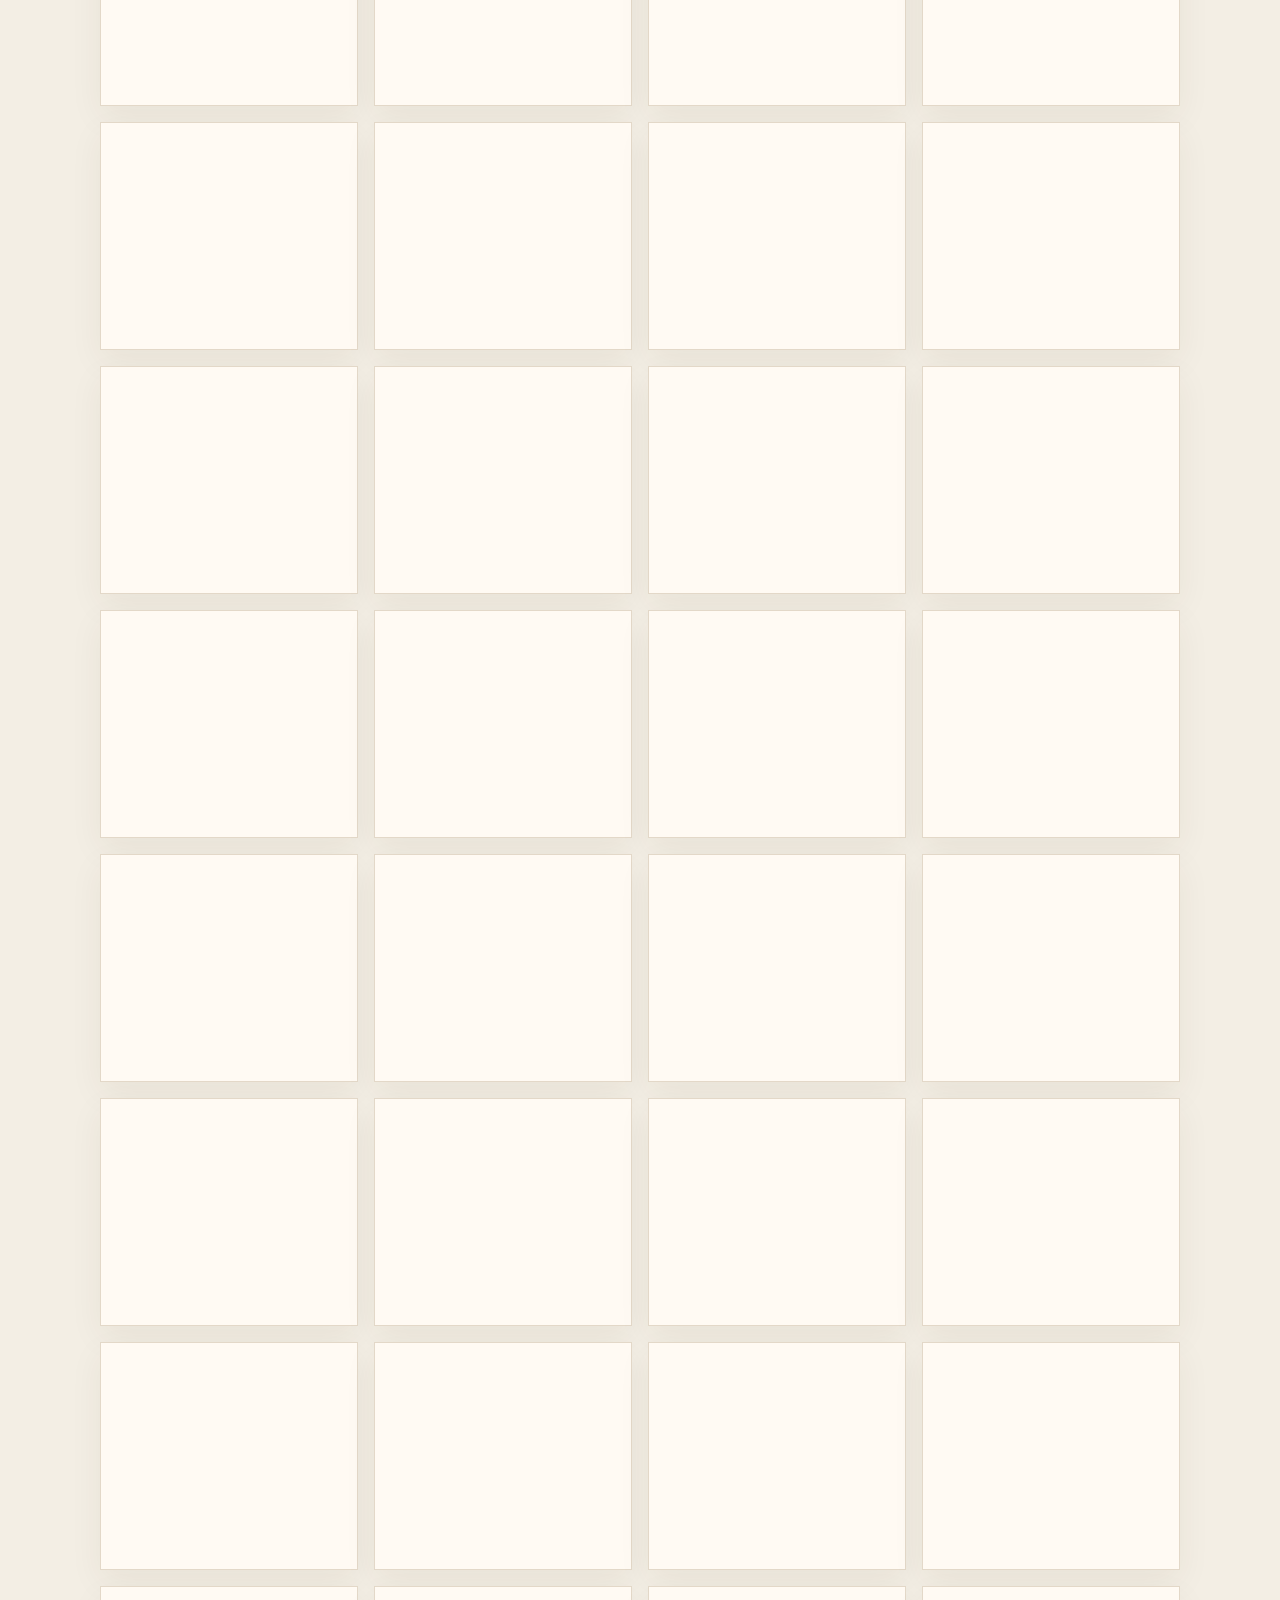
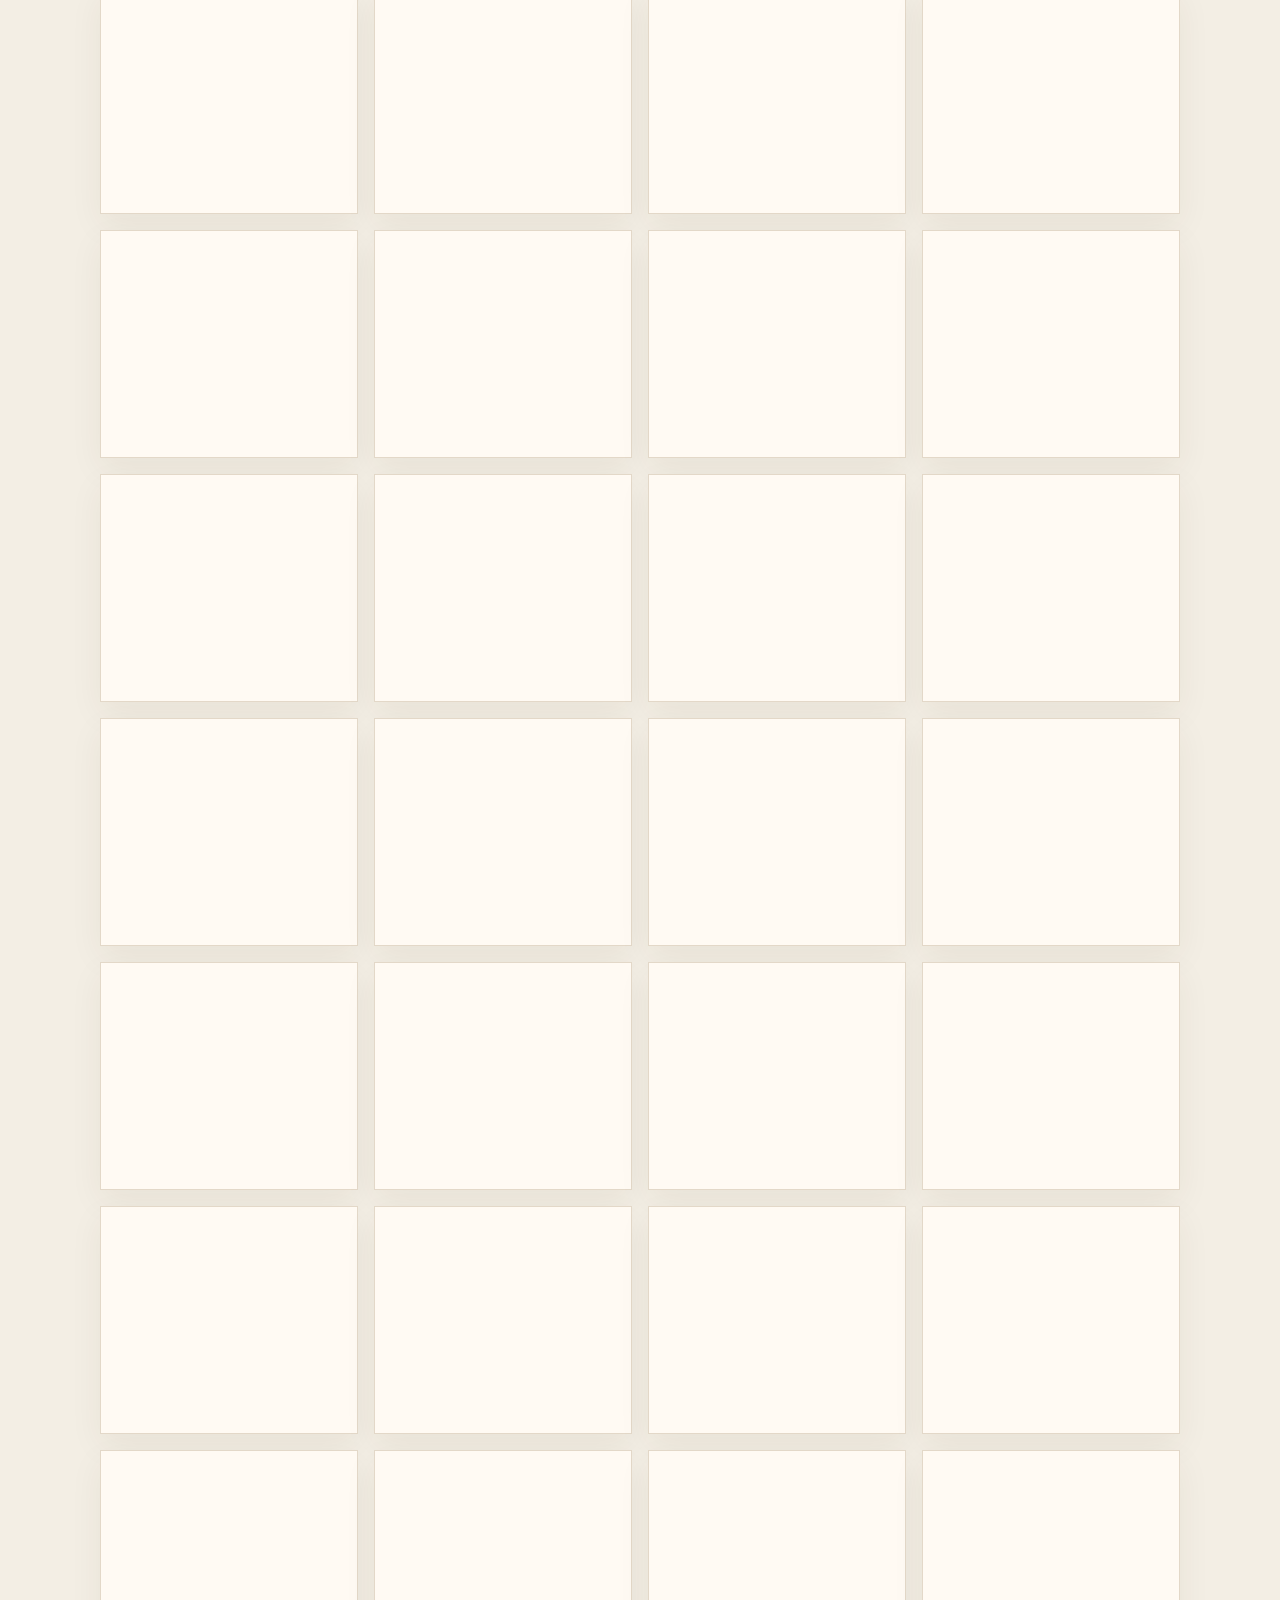
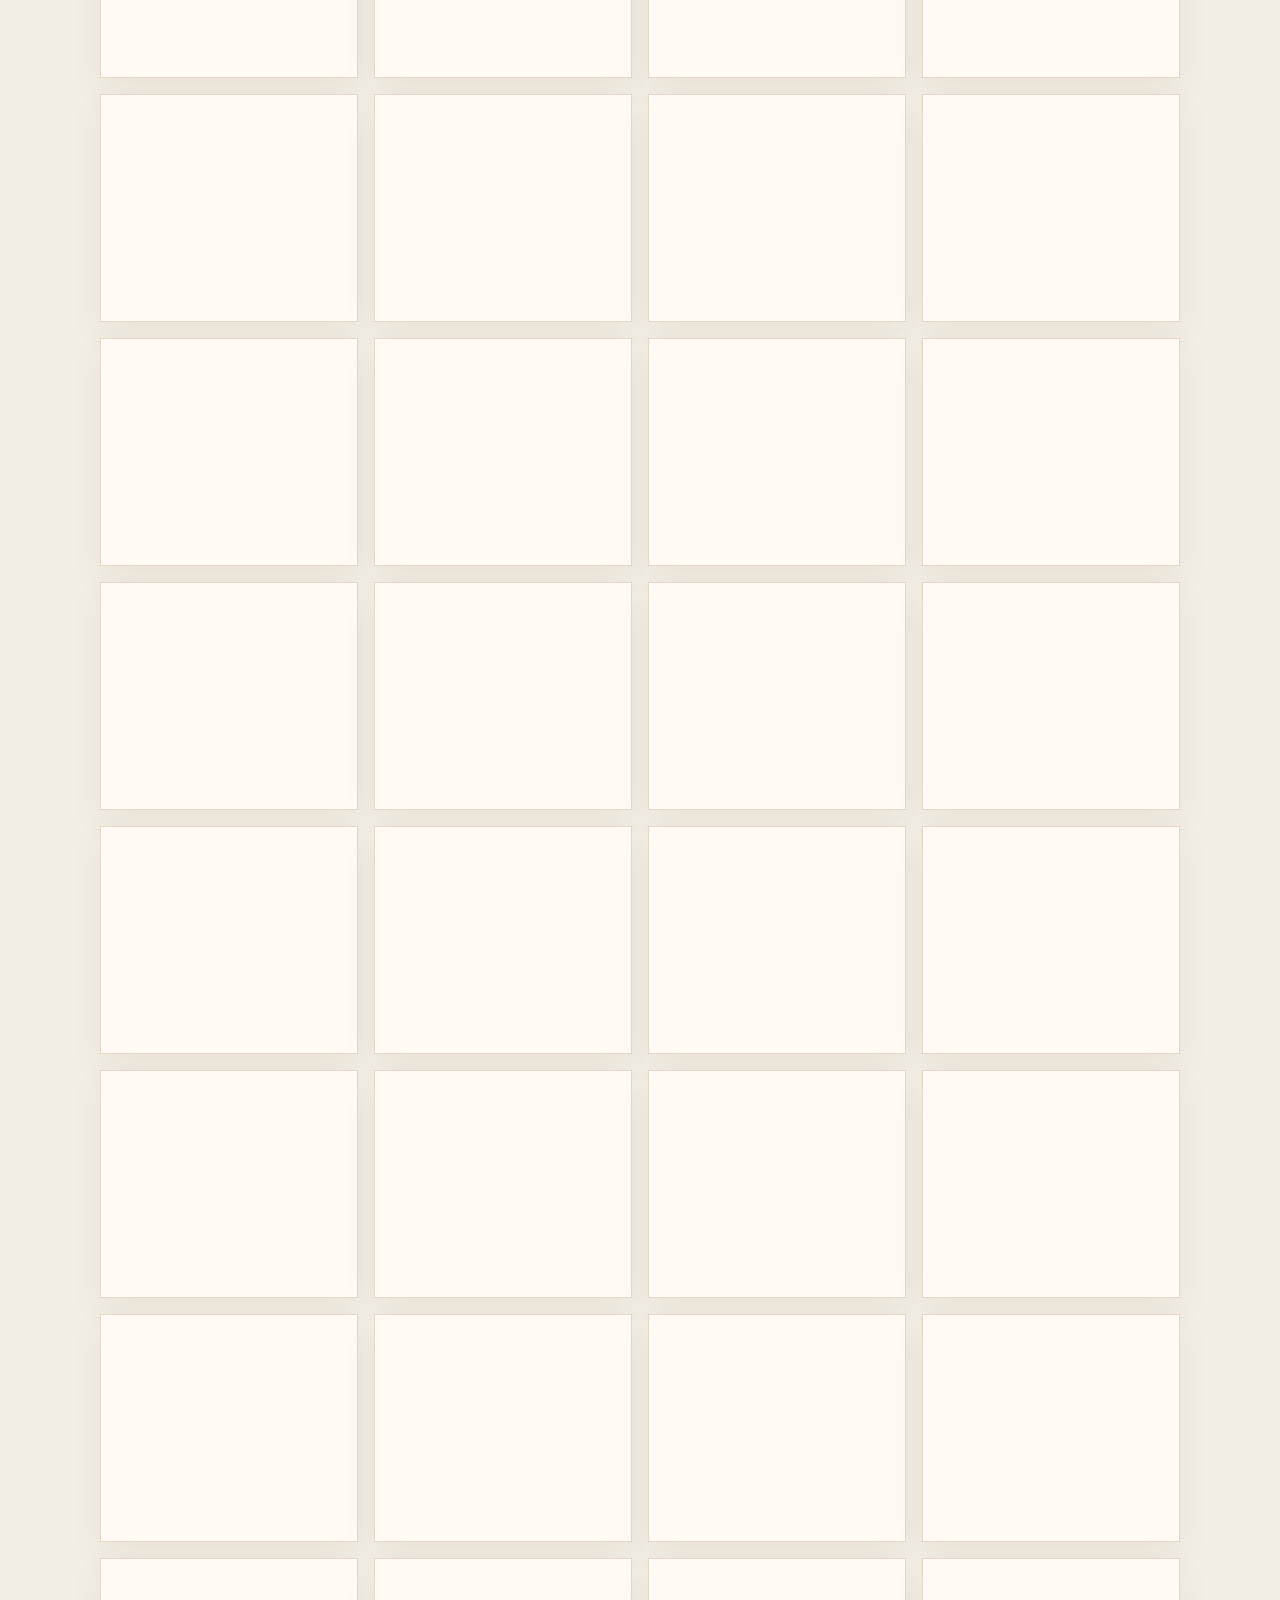
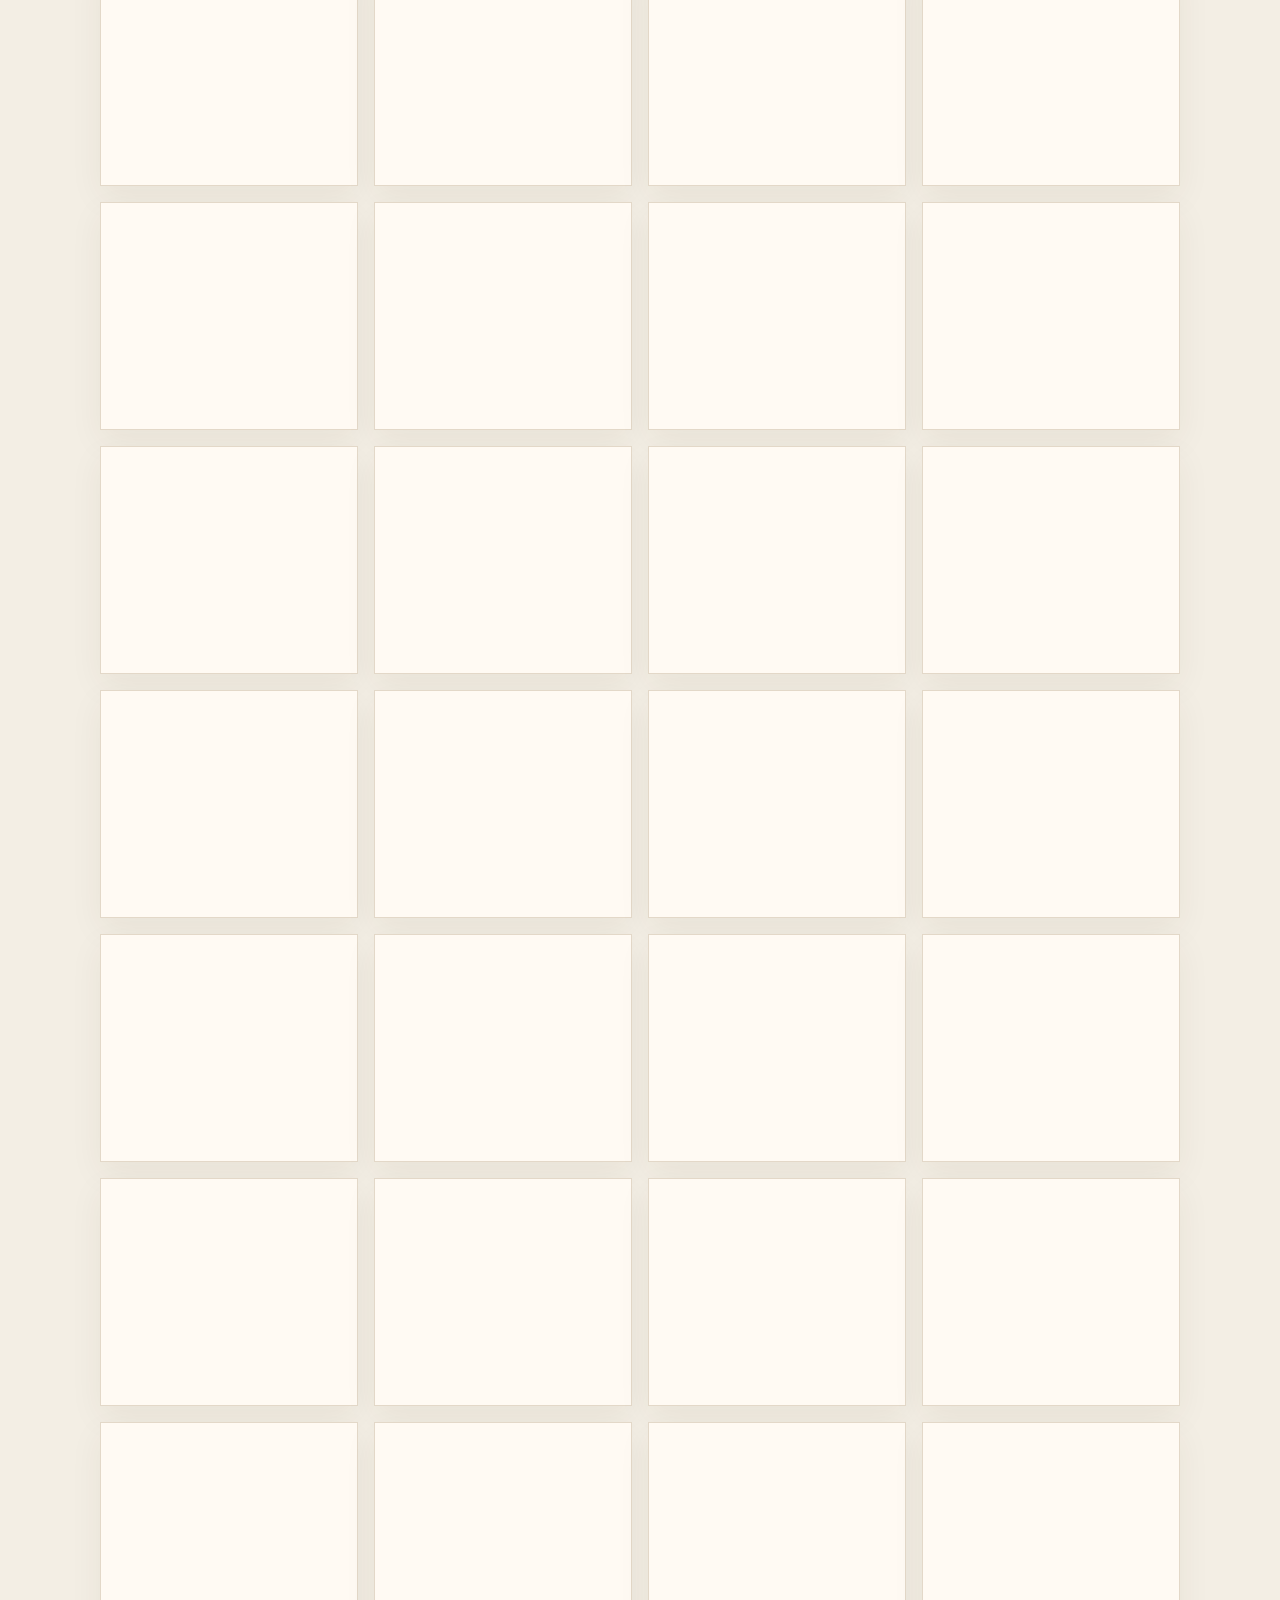
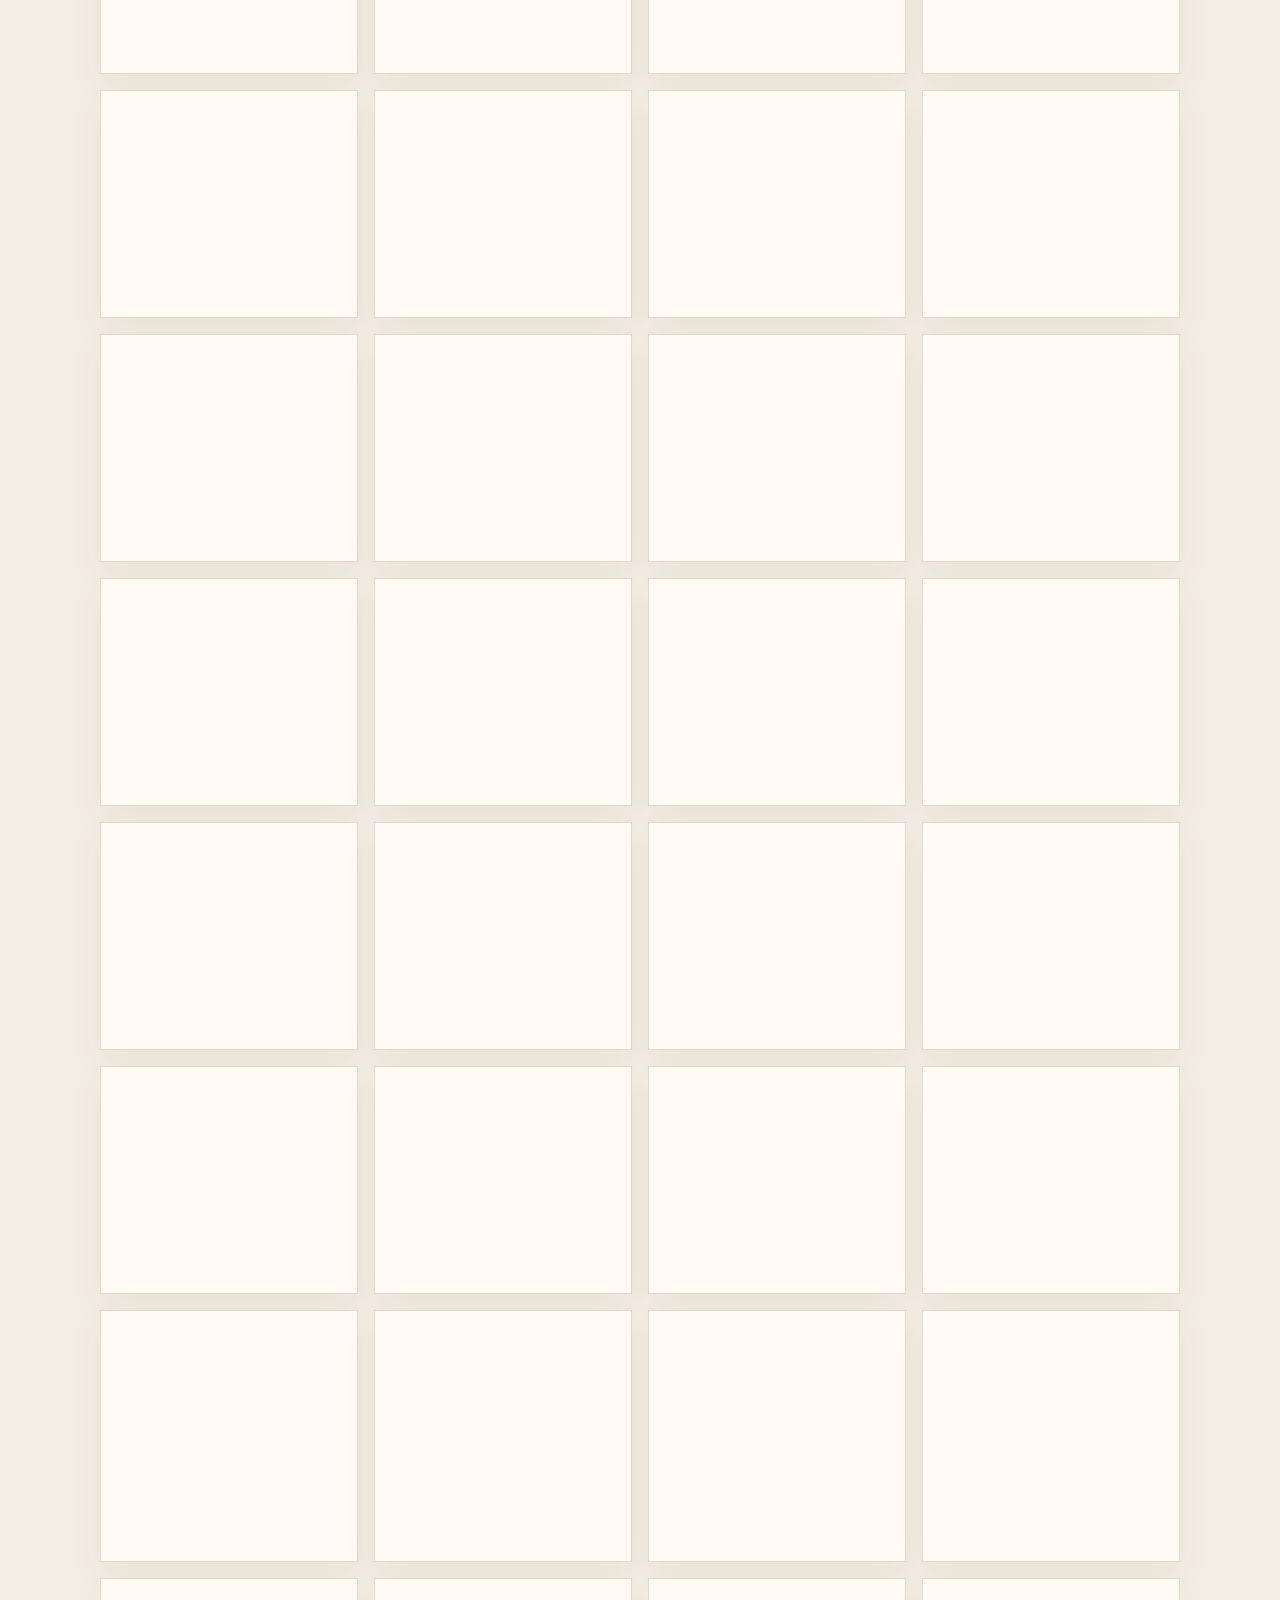
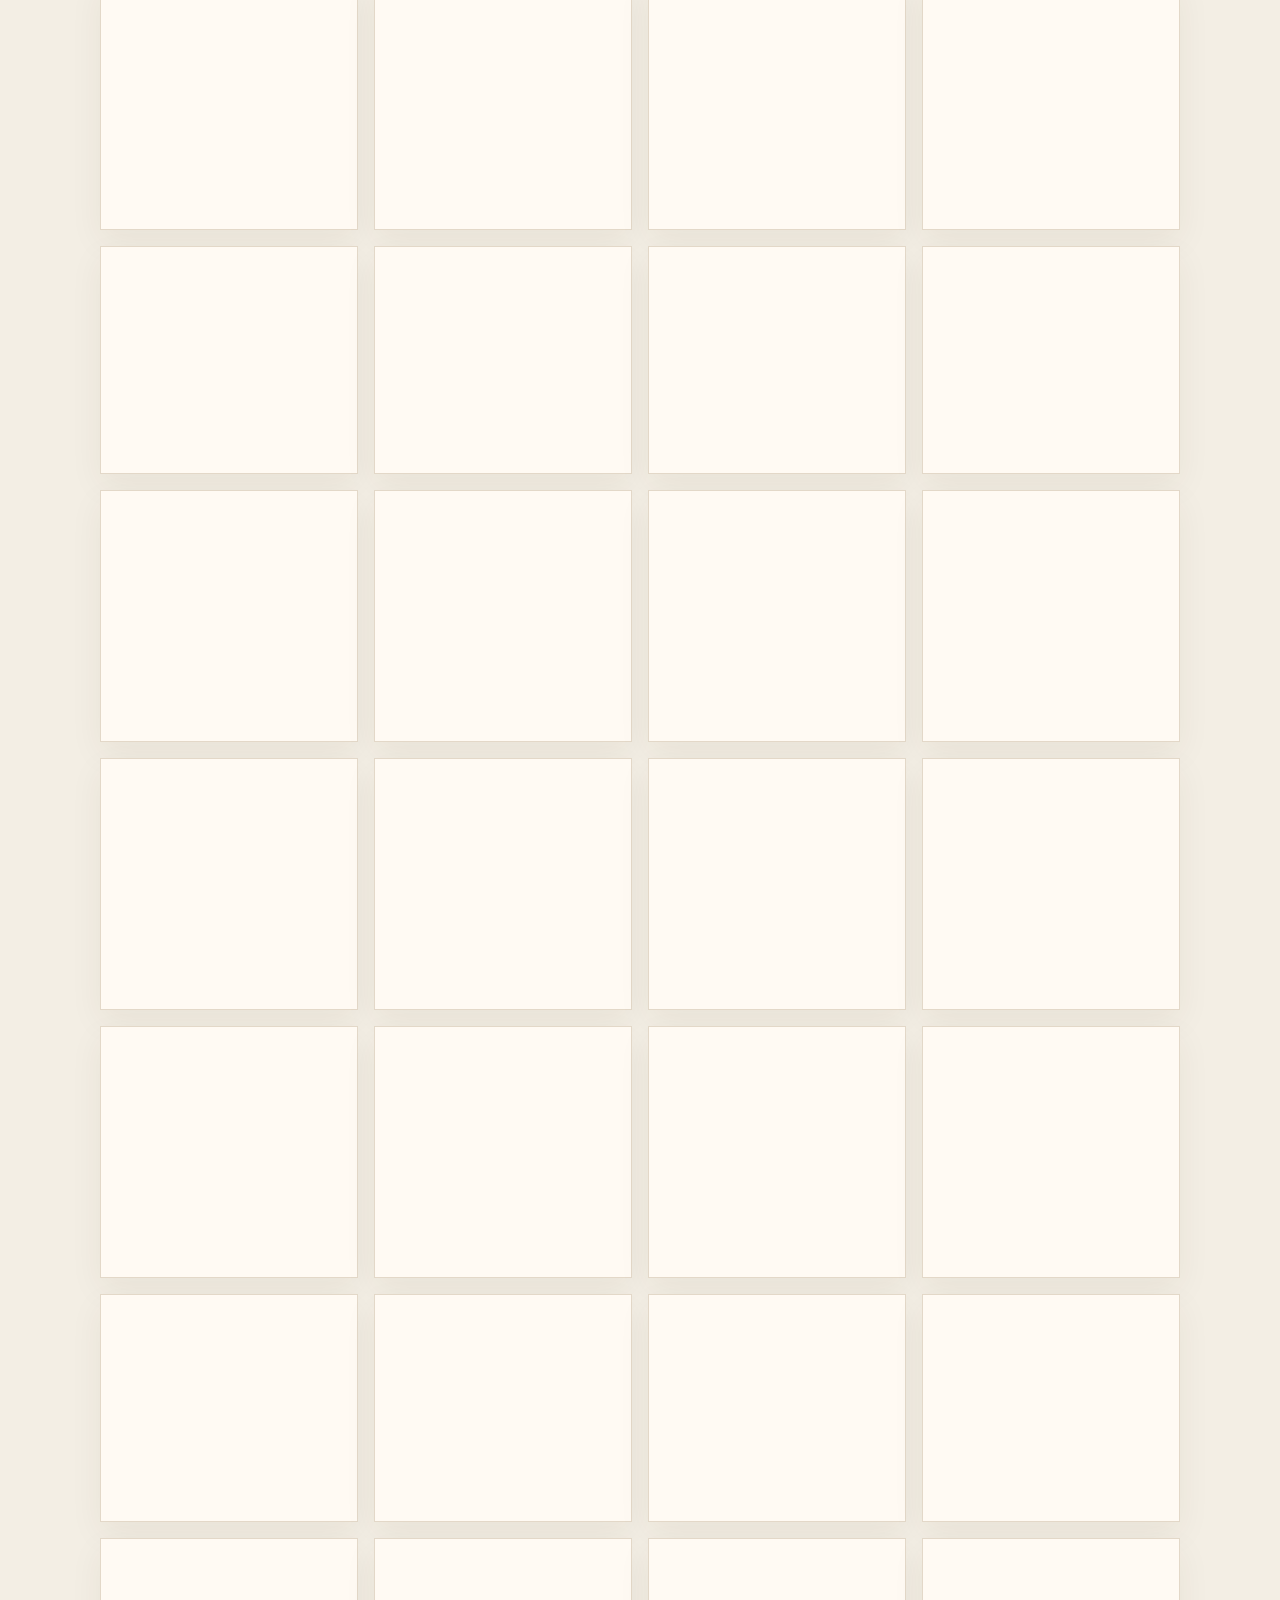
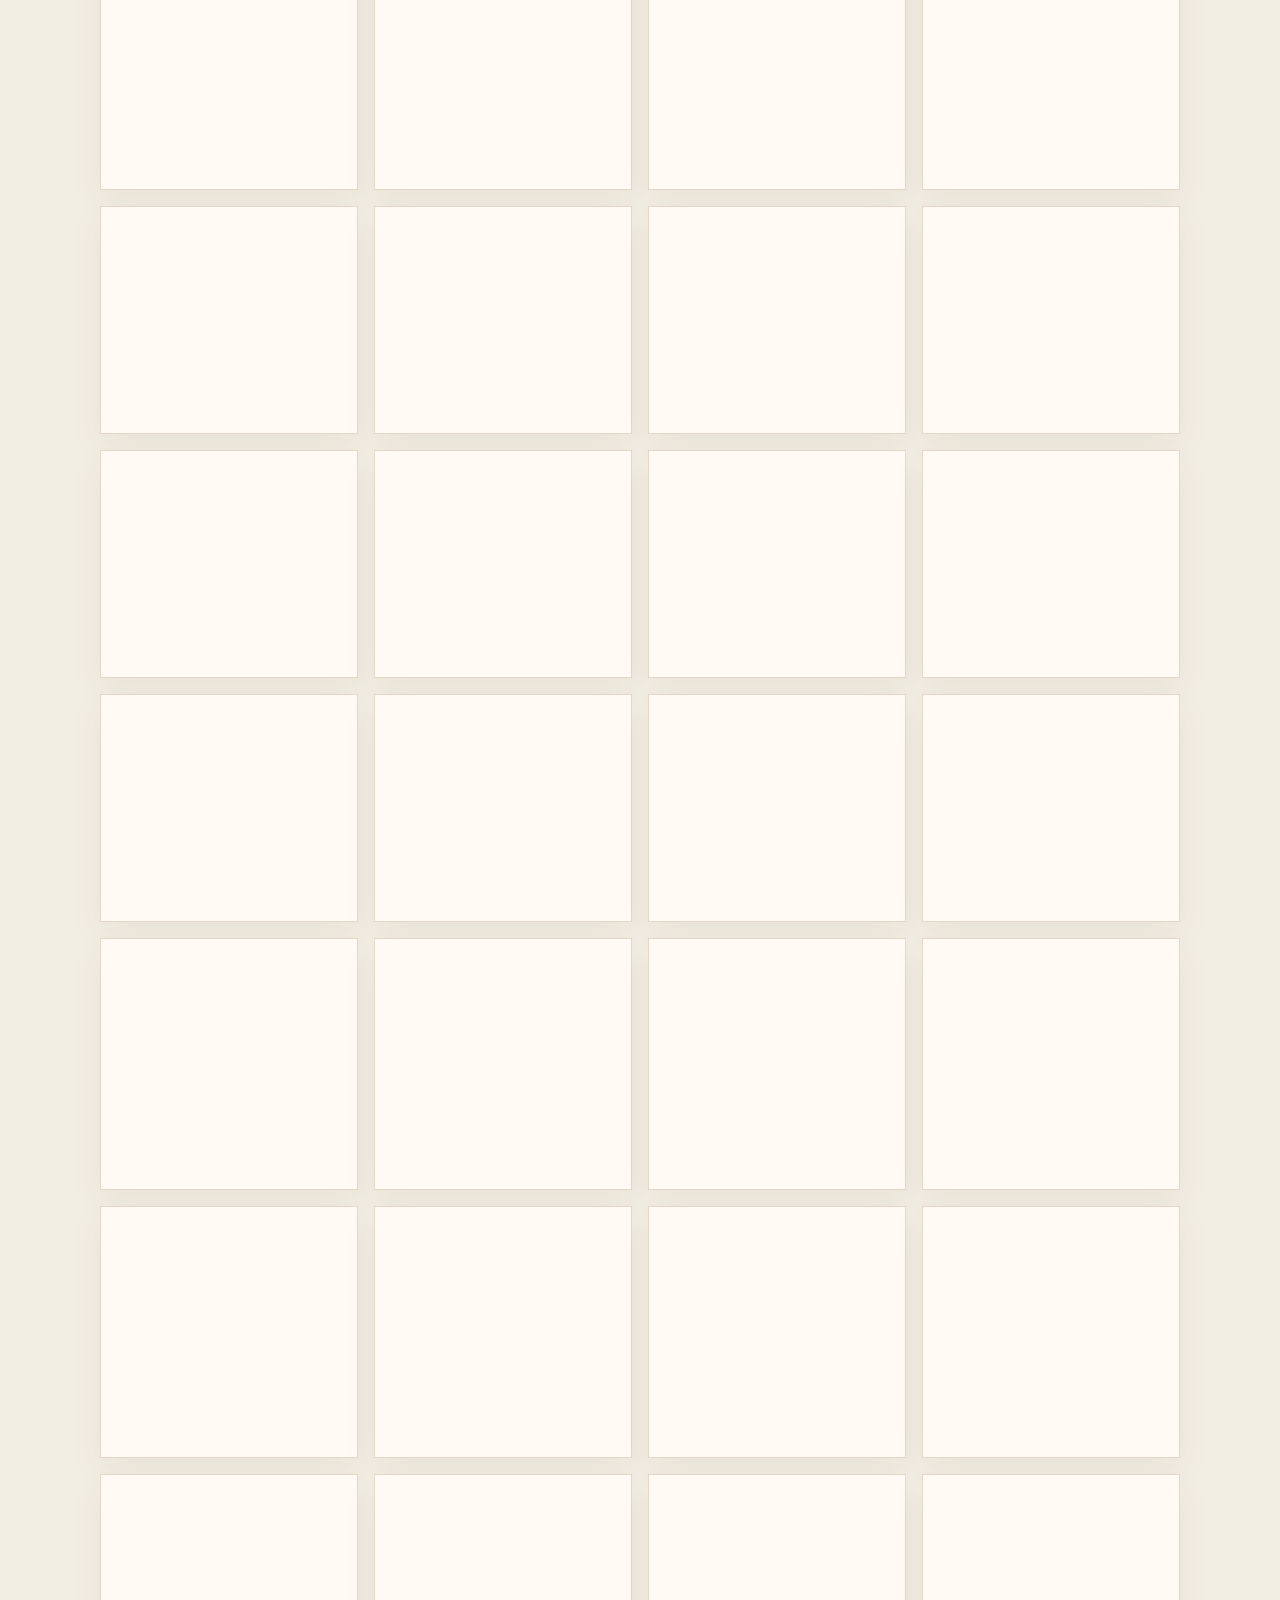
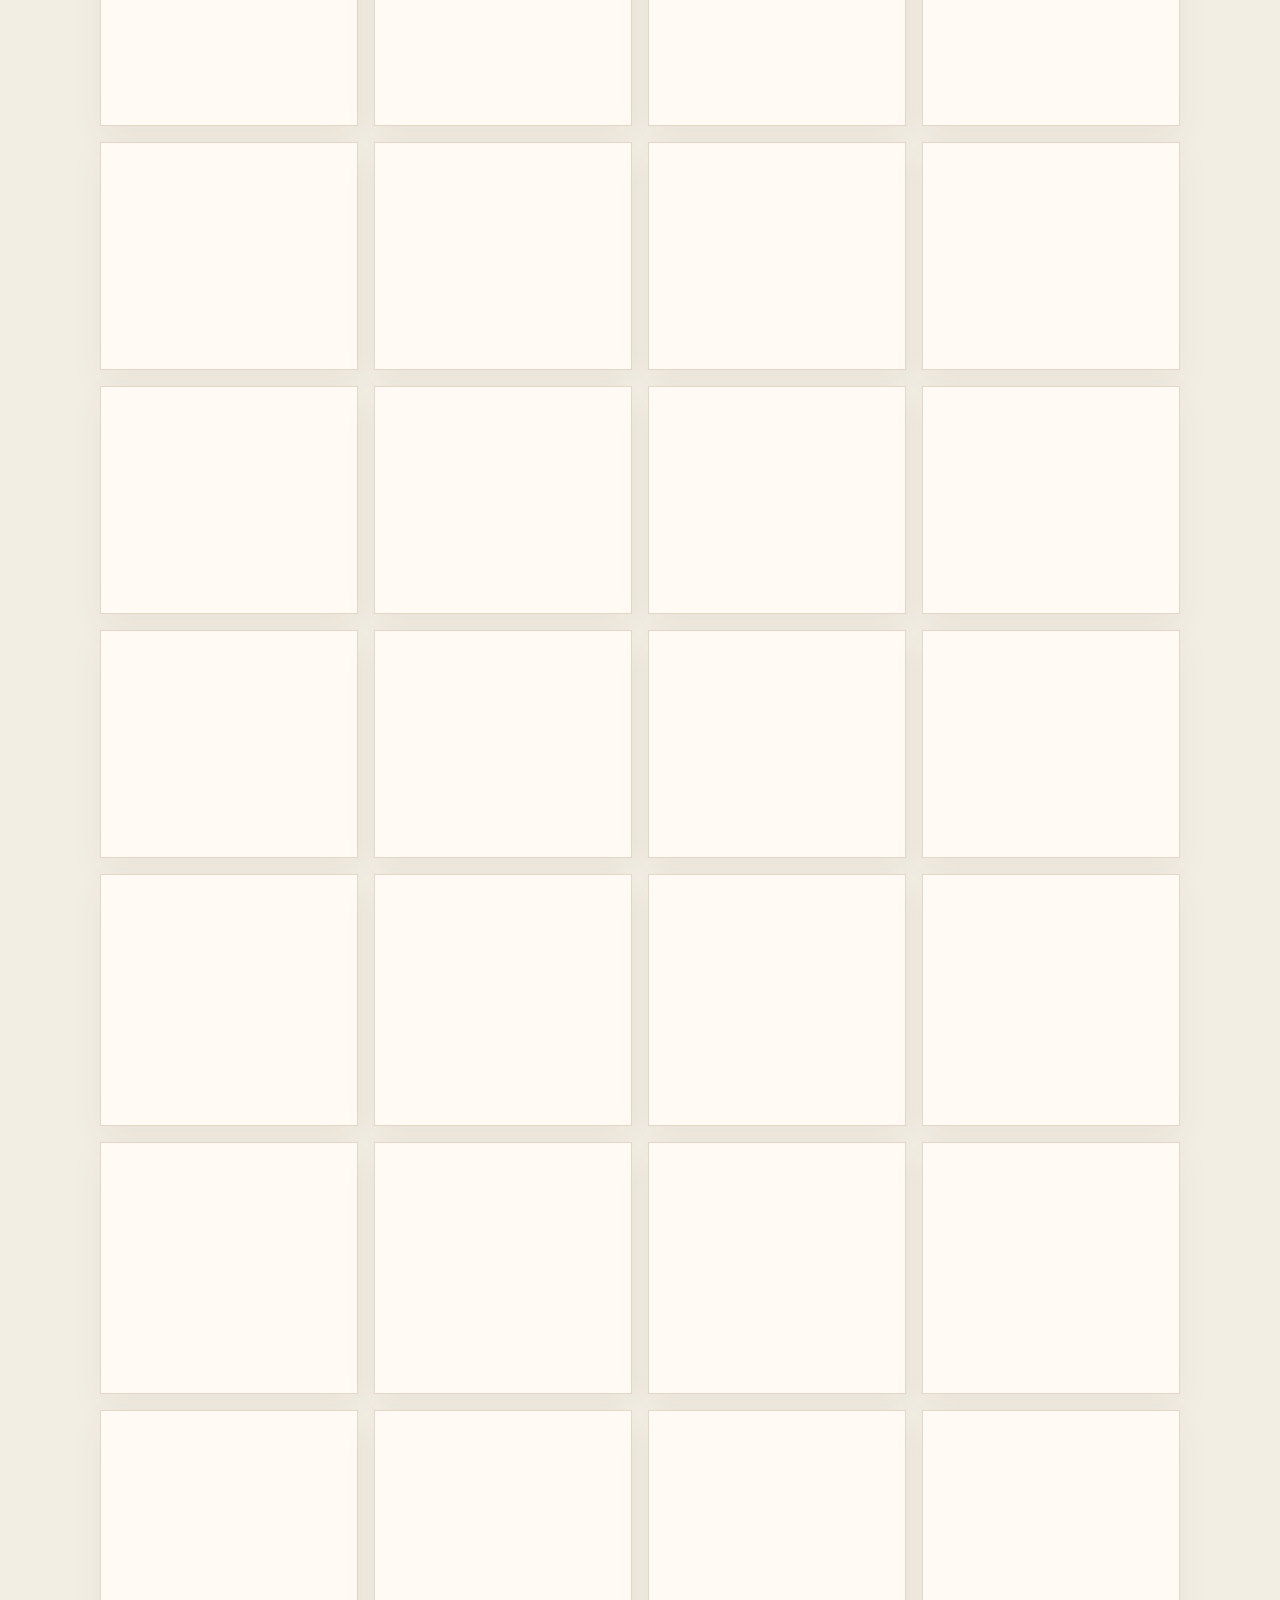
==== commit d7c42171: "Add outfit, room, and palette studios to the viewer. Each page is a static HTML file with its own sc" ====
--- a/viewer/index.html
+++ b/viewer/index.html
@@ -3,241 +3,53 @@
 <head>
 <meta charset="utf-8">
 <meta name="viewport" content="width=device-width, initial-scale=1">
-<title>Haishoku — Sanzo Wada color combinations</title>
-<meta name="description" content="Browse all 348 color combinations and 159 named colors from Sanzo Wada’s A Dictionary of Color Combinations. Click a swatch to copy its hex.">
+<title>Haishoku palettes</title>
+<meta name="description" content="Browse all 348 Sanzo Wada color combinations. Copy a hex or a whole plate.">
 <link rel="icon" href="data:image/svg+xml,%3Csvg xmlns='http://www.w3.org/2000/svg' viewBox='0 0 16 16'%3E%3Crect width='8' height='16' fill='%23E45B1E'/%3E%3Crect x='8' width='8' height='16' fill='%231C93B2'/%3E%3C/svg%3E">
-<style>
-:root{--bg:#fafaf7;--fg:#1d1d1b;--mut:#6b6b66;--card:#fff;--line:#e4e2da}
-@media(prefers-color-scheme:dark){:root{--bg:#161614;--fg:#eeeeea;--mut:#9a9a93;--card:#202020;--line:#333}}
-*{box-sizing:border-box}
-body{margin:0;background:var(--bg);color:var(--fg);font:15px/1.45 system-ui,sans-serif}
-header,footer{padding:20px 16px 8px;max-width:1100px;margin:auto}
-h1{font-size:22px;margin:0 0 4px;font-weight:650;letter-spacing:-.01em}
-p.s{margin:0;color:var(--mut);font-size:13px}
-p.s a{color:inherit}
-.bar{max-width:1100px;margin:12px auto;padding:0 16px;display:flex;gap:8px;flex-wrap:wrap;align-items:center}
-button,input{font:inherit;border:1px solid var(--line);background:var(--card);color:var(--fg);border-radius:8px;padding:6px 12px}
-button{cursor:pointer}
-button.on{background:var(--fg);color:var(--bg)}
-main{max-width:1100px;margin:auto;padding:0 16px 24px}
-h2{font-size:16px;margin:24px 0 10px}
-.grid{display:grid;grid-template-columns:repeat(auto-fill,minmax(150px,1fr));gap:10px}
-.cg{display:grid;grid-template-columns:repeat(auto-fill,minmax(210px,1fr));gap:10px}
-.card{background:var(--card);border:1px solid var(--line);border-radius:10px;overflow:hidden;cursor:pointer;padding:0;text-align:left;width:100%;color:inherit}
-.sw{height:64px}.row{display:flex;height:86px}.row div{flex:1}
-.m{padding:8px 10px;font-size:12px;color:var(--mut)}.m b{color:var(--fg);font-weight:600}
-.sel{outline:3px solid var(--fg)}
-.tag{font-size:11px;border:1px solid var(--line);border-radius:99px;padding:0 7px;margin-left:6px}
-footer{padding-bottom:32px}
-:focus-visible{outline:2px solid var(--fg);outline-offset:2px}
-@media(prefers-reduced-motion:reduce){*{scroll-behavior:auto}}
-#t{position:fixed;bottom:16px;left:50%;transform:translateX(-50%);background:var(--fg);color:var(--bg);padding:8px 14px;border-radius:8px;opacity:0;transition:.2s;pointer-events:none}
-</style>
+<link rel="stylesheet" href="css/site.css">
+<script>
+(function () {
+  try {
+    var t = localStorage.getItem("haishoku-theme");
+    if (t !== "light" && t !== "dark") {
+      t = matchMedia("(prefers-color-scheme: dark)").matches ? "dark" : "light";
+    }
+    document.documentElement.dataset.theme = t;
+  } catch (e) {}
+})();
+</script>
 </head>
 <body>
-<header>
-<h1>Haishoku</h1>
-<p class="s">From <i>A Dictionary of Color Combinations</i> (Sanzo Wada). All 348 combinations were read from the page images and checked against the printed labels. Click a swatch to copy its hex. Click a caption to copy every hex in that combination. Click a color’s name below to see every combination it appears in.</p>
-<p class="s" style="margin-top:6px"><a href="../data/colors.csv">colors.csv</a> · <a href="../data/combinations.csv">combinations.csv</a> · <a href="../data/wada_colors_and_combinations.json">JSON</a> · <a href="https://github.com/Bjoseph23/haishoku">About this data</a></p>
+<a class="skip" href="#app">Skip to content</a>
+<header class="topbar">
+  <a class="mark" href="index.html">haishoku</a>
+  <nav class="desk" aria-label="Primary">
+    <a href="index.html" aria-current="page">Palettes</a>
+<a href="colors.html">Colors</a>
+<a href="use-cases.html">Use cases</a>
+<a href="about.html">About</a>
+  </nav>
+  <div class="tools">
+    <button type="button" class="text-btn" id="theme">Dark</button>
+    <button type="button" class="icon-btn" id="menu" aria-expanded="false" aria-controls="sheet" aria-label="Open menu"><span class="burger"></span></button>
+  </div>
 </header>
-<div class="bar">
-<input id="q" placeholder="Search color name, hex, or combo #" size="28" aria-label="Search color name, hex, or combination number">
-<button type="button" class="f on" data-f="0">All combos</button>
-<button type="button" class="f" data-f="2">2-color</button>
-<button type="button" class="f" data-f="3">3-color</button>
-<button type="button" class="f" data-f="4">4-color</button>
-<span style="flex:1"></span>
-<button type="button" class="hm on" data-h="display_hex" title="Scanned book color, white-balanced. Use this on screen.">Book colors</button>
-<button type="button" class="hm" data-h="hex_cmyk" title="Plain CMYK to RGB conversion of the printed ink values">CMYK colors</button>
+<div class="backdrop" id="backdrop" hidden></div>
+<div class="sheet" id="sheet" role="dialog" aria-modal="true" aria-labelledby="sheet-title" hidden>
+  <p id="sheet-title" class="sheet-label">Pages</p>
+  <nav class="sheet-nav" aria-label="Pages"><a href="index.html" aria-current="page">Palettes</a>
+<a href="colors.html">Colors</a>
+<a href="use-cases.html">Use cases</a>
+<a href="about.html">About</a>
+<a href="outfit.html">Outfit studio</a>
+<a href="room.html">Room studio</a>
+<a href="facade.html">Facade</a>
+<a href="brand.html">Brand and poster</a></nav>
 </div>
-<main>
-<h2>Combinations <span id="cn" class="tag"></span></h2>
-<div id="cg" class="cg"></div>
-<h2>All 159 colors <span id="cc" class="tag"></span></h2>
-<div id="g" class="grid"></div>
-</main>
-<footer>
-<p class="s">Four-color combinations are printed as a cross and listed top, left, right, bottom. Screen colors are approximate. Compiled by <a href="https://github.com/Bjoseph23">Bill Mageni</a> · <a href="https://github.com/Bjoseph23/haishoku">haishoku</a></p>
-</footer>
-<div id="t" role="status">Copied</div>
+<main id="app"></main>
+<footer class="site-foot"><p>Sanzo Wada, <em>A Dictionary of Color Combinations</em>. Compiled by <a href="https://github.com/Bjoseph23">Bill Mageni</a>.</p></footer>
+<div id="toast" role="status"></div>
 <script src="palette-data.js"></script>
-<script>
-const D = window.HAISHOKU;
-const missing = !D || !Array.isArray(D.colors) || !Array.isArray(D.combinations);
-if (missing) {
-  document.getElementById('cg').textContent = 'Palette data did not load. Keep palette-data.js in the same folder as this page.';
-}
-const C = {};
-if (!missing) for (const c of D.colors) C[c.id] = c;
-
-const toast = document.getElementById('t');
-function showToast(text) {
-  toast.textContent = text;
-  toast.style.opacity = 1;
-  clearTimeout(showToast._t);
-  showToast._t = setTimeout(() => { toast.style.opacity = 0; }, 900);
-}
-function fallbackCopy(text) {
-  const area = document.createElement('textarea');
-  area.value = text;
-  area.setAttribute('readonly', '');
-  area.style.position = 'fixed';
-  area.style.left = '-9999px';
-  document.body.appendChild(area);
-  area.select();
-  try { document.execCommand('copy'); } catch (err) {}
-  area.remove();
-}
-function cp(text) {
-  const done = () => showToast('Copied ' + text);
-  if (navigator.clipboard && window.isSecureContext) {
-    navigator.clipboard.writeText(text).then(done).catch(() => { fallbackCopy(text); done(); });
-  } else {
-    fallbackCopy(text);
-    done();
-  }
-}
-function esc(value) {
-  return String(value).replace(/[&<>"']/g, (ch) => ({
-    '&': '&amp;', '<': '&lt;', '>': '&gt;', '"': '&quot;', "'": '&#39;'
-  }[ch]));
-}
-
-let filt = 0, q = '', hm = 'display_hex', pick = null;
-const pad = (n) => String(n).padStart(3, '0');
-const reduceMotion = window.matchMedia('(prefers-reduced-motion: reduce)').matches;
-
-function syncButtons() {
-  document.querySelectorAll('.f').forEach((b) => b.classList.toggle('on', Number(b.dataset.f) === filt));
-  document.querySelectorAll('.hm').forEach((b) => b.classList.toggle('on', b.dataset.h === hm));
-}
-function readHash() {
-  const params = new URLSearchParams(location.hash.replace(/^#/, ''));
-  const size = Number(params.get('size') || 0);
-  if (size === 0 || size === 2 || size === 3 || size === 4) filt = size;
-  hm = params.get('mode') === 'cmyk' ? 'hex_cmyk' : 'display_hex';
-  q = (params.get('q') || '').toLowerCase();
-  document.getElementById('q').value = params.get('q') || '';
-  const color = Number(params.get('color') || 0);
-  pick = C[color] ? color : null;
-  syncButtons();
-}
-function writeHash() {
-  const params = new URLSearchParams();
-  if (filt) params.set('size', String(filt));
-  if (hm === 'hex_cmyk') params.set('mode', 'cmyk');
-  if (q) params.set('q', document.getElementById('q').value);
-  if (pick) params.set('color', String(pick));
-  const next = params.toString();
-  const base = location.pathname + location.search;
-  try {
-    history.replaceState(null, '', next ? base + '#' + next : base);
-  } catch (err) {
-    location.hash = next;
-  }
-}
-
-function render() {
-  if (missing) return;
-  const cg = document.getElementById('cg');
-  cg.replaceChildren();
-  let n = 0;
-  for (const r of D.combinations) {
-    if (filt && r.size !== filt) continue;
-    if (pick && !r.colors.some((slot) => slot.id === pick)) continue;
-    const haystack = [
-      pad(r.number), r.number,
-      ...r.colors.map((slot) => slot.name),
-      ...r.colors.map((slot) => slot[hm])
-    ].join(' ').toLowerCase();
-    if (q && !haystack.includes(q)) continue;
-    n++;
-    const card = document.createElement('button');
-    card.type = 'button';
-    card.className = 'card';
-    const order = r.positions.join(', ');
-    card.innerHTML = '<div class="row" title="' + esc(order) + '">' + r.colors.map((slot) =>
-      '<div style="background:' + slot[hm] + '" data-h="' + slot[hm] + '" title="' + esc(slot.name + ' ' + slot[hm]) + '"></div>'
-    ).join('') + '</div><div class="m"><b>#' + pad(r.number) + '</b><span class="tag">' + r.size + '-color</span><span class="tag">' + esc(r.confidence) + '</span><br>' +
-      r.colors.map((slot) => esc(slot.name)).join(' · ') + '</div>';
-    card.onclick = (event) => {
-      const hex = event.target.dataset && event.target.dataset.h;
-      cp(hex || r.colors.map((slot) => slot[hm]).join(', '));
-    };
-    cg.appendChild(card);
-  }
-  if (!n) {
-    const empty = document.createElement('p');
-    empty.className = 's';
-    empty.textContent = 'No combination matches.';
-    cg.appendChild(empty);
-  }
-  const count = document.getElementById('cn');
-  count.textContent = n + ' shown' + (pick ? ' with ' + C[pick].name + ' (click it again to clear)' : '');
-}
-
-function draw() {
-  if (missing) return;
-  const g = document.getElementById('g');
-  g.replaceChildren();
-  let shown = 0;
-  for (const c of D.colors) {
-    if (q && !((c.name + ' ' + c[hm]).toLowerCase().includes(q))) continue;
-    shown++;
-    const card = document.createElement('button');
-    card.type = 'button';
-    card.className = 'card' + (pick === c.id ? ' sel' : '');
-    card.innerHTML = '<div class="sw" style="background:' + c[hm] + '" data-h="' + c[hm] + '" title="' + esc(c.name + ' ' + c[hm]) + '"></div><div class="m"><b>' +
-      c.id + '. ' + esc(c.name) + '</b><br>' + c[hm] + ' · C' + c.c + ' M' + c.m + ' Y' + c.y + ' K' + c.k + '<br>in ' + c.appears_in.length + ' combos</div>';
-    card.onclick = (event) => {
-      if (event.target.dataset && event.target.dataset.h) { cp(c[hm]); return; }
-      pick = pick === c.id ? null : c.id;
-      writeHash();
-      render();
-      draw();
-      if (pick) window.scrollTo({ top: 0, behavior: reduceMotion ? 'auto' : 'smooth' });
-    };
-    g.appendChild(card);
-  }
-  if (!shown) {
-    const empty = document.createElement('p');
-    empty.className = 's';
-    empty.textContent = 'No color name or hex matches. Combinations above may still match a number.';
-    g.appendChild(empty);
-  }
-  document.getElementById('cc').textContent = shown + ' shown';
-}
-
-document.querySelectorAll('.f').forEach((b) => b.onclick = () => {
-  filt = Number(b.dataset.f);
-  syncButtons();
-  writeHash();
-  render();
-});
-document.querySelectorAll('.hm').forEach((b) => b.onclick = () => {
-  hm = b.dataset.h;
-  syncButtons();
-  writeHash();
-  render();
-  draw();
-});
-document.getElementById('q').oninput = (event) => {
-  q = event.target.value.toLowerCase();
-  writeHash();
-  render();
-  draw();
-};
-
-if (!missing) {
-  readHash();
-  render();
-  draw();
-  window.addEventListener('hashchange', () => {
-    readHash();
-    render();
-    draw();
-  });
-}
-</script>
+<script type="module" src="js/pages/palettes.js"></script>
 </body>
 </html>
--- a/viewer/css/site.css
+++ b/viewer/css/site.css
@@ -0,0 +1,366 @@
+:root {
+  --paper: #f3eee4;
+  --paper-2: #faf6ef;
+  --ink: #241f1c;
+  --muted: #6f655c;
+  --line: #e3d8c8;
+  --card: #fffaf3;
+  --chip: #fff;
+  --shadow: 0 12px 32px rgba(70, 48, 24, 0.06);
+  --serif: "Iowan Old Style", "Palatino Linotype", Palatino, "Book Antiqua", Georgia, serif;
+  --sans: system-ui, "Segoe UI", Roboto, "Helvetica Neue", Arial, sans-serif;
+  --mono: ui-monospace, "SFMono-Regular", "Segoe UI Mono", Menlo, Consolas, monospace;
+  --focus: #8c3d32;
+  --header: 64px;
+  color-scheme: light;
+}
+html[data-theme="dark"] {
+  --paper: #1b1815;
+  --paper-2: #241f1b;
+  --ink: #f4eee6;
+  --muted: #b7aa9c;
+  --line: #3c342c;
+  --card: #26211c;
+  --chip: #2c261f;
+  --shadow: 0 12px 32px rgba(0, 0, 0, 0.35);
+  --focus: #e7a090;
+  color-scheme: dark;
+}
+* { box-sizing: border-box; }
+html { scroll-behavior: smooth; }
+body {
+  margin: 0;
+  min-height: 100vh;
+  background: var(--paper);
+  color: var(--ink);
+  font: 16px/1.5 var(--sans);
+  text-rendering: optimizeLegibility;
+}
+body::before {
+  content: "";
+  position: fixed;
+  inset: 0;
+  pointer-events: none;
+  opacity: 0.35;
+  background-image: radial-gradient(rgba(70, 48, 24, 0.07) 0.6px, transparent 0.6px);
+  background-size: 3px 3px;
+  z-index: 0;
+}
+html[data-theme="dark"] body::before { opacity: 0.18; }
+body > * { position: relative; z-index: 1; }
+a { color: inherit; }
+:focus { outline: none; }
+:focus-visible {
+  outline: 2px solid var(--focus);
+  outline-offset: 3px;
+}
+.skip {
+  position: absolute;
+  left: 12px;
+  top: -40px;
+  background: var(--ink);
+  color: var(--paper);
+  padding: 8px 12px;
+  z-index: 5;
+}
+.skip:focus { top: 12px; }
+
+.topbar {
+  position: sticky;
+  top: 0;
+  z-index: 4;
+  display: flex;
+  align-items: center;
+  gap: 18px;
+  min-height: var(--header);
+  padding: 0 20px;
+  background: color-mix(in srgb, var(--paper) 88%, transparent);
+  backdrop-filter: blur(10px);
+  border-bottom: 1px solid var(--line);
+}
+.mark {
+  font-family: var(--serif);
+  font-size: 22px;
+  letter-spacing: -0.03em;
+  text-decoration: none;
+}
+.desk {
+  display: flex;
+  gap: 4px;
+  align-items: center;
+}
+.desk a, .sheet a {
+  text-decoration: none;
+  padding: 8px 10px;
+  border-radius: 999px;
+  color: var(--muted);
+  font-size: 14px;
+}
+.desk a[aria-current="page"], .sheet a[aria-current="page"] {
+  color: var(--ink);
+  background: var(--card);
+  box-shadow: inset 0 0 0 1px var(--line);
+}
+.tools { margin-left: auto; display: flex; gap: 8px; align-items: center; }
+.icon-btn, .text-btn, .seg button, .preset, .dot, .plate-copy, .name-btn, .surface-btn, .pick-row {
+  font: inherit;
+  color: inherit;
+  background: var(--card);
+  border: 1px solid var(--line);
+  border-radius: 999px;
+  cursor: pointer;
+}
+.icon-btn, .text-btn { padding: 8px 12px; min-height: 40px; }
+.burger {
+  display: none;
+  width: 16px;
+  height: 2px;
+  background: currentColor;
+  box-shadow: 0 -5px 0 currentColor, 0 5px 0 currentColor;
+}
+.backdrop {
+  position: fixed;
+  inset: 0;
+  background: rgba(28, 20, 12, 0.45);
+  z-index: 5;
+}
+.sheet {
+  position: fixed;
+  left: 0;
+  right: 0;
+  bottom: 0;
+  z-index: 6;
+  background: var(--card);
+  border-radius: 18px 18px 0 0;
+  padding: 18px 18px 28px;
+  max-height: min(80vh, 560px);
+  overflow: auto;
+  box-shadow: var(--shadow);
+}
+.sheet-nav { display: grid; gap: 4px; }
+.sheet-label {
+  margin: 14px 10px 4px;
+  font-size: 12px;
+  letter-spacing: 0.14em;
+  text-transform: uppercase;
+  color: var(--muted);
+}
+@media (max-width: 860px) {
+  .desk { display: none; }
+  .burger { display: block; }
+  #menu { width: 44px; padding: 0; display: grid; place-items: center; }
+}
+@media (min-width: 861px) {
+  #menu, #sheet, #backdrop { display: none !important; }
+}
+
+main { max-width: 1120px; margin: 0 auto; padding: 28px 20px 48px; }
+.lede { max-width: 62ch; }
+h1 {
+  font-family: var(--serif);
+  font-weight: 500;
+  font-size: clamp(32px, 5vw, 48px);
+  letter-spacing: -0.03em;
+  line-height: 1.05;
+  margin: 0 0 8px;
+}
+h2 {
+  font-family: var(--serif);
+  font-weight: 500;
+  font-size: 28px;
+  margin: 28px 0 8px;
+}
+.muted { color: var(--muted); }
+.kicker {
+  letter-spacing: 0.16em;
+  text-transform: uppercase;
+  font-size: 12px;
+  color: var(--muted);
+  margin: 0 0 8px;
+}
+.site-foot {
+  max-width: 1120px;
+  margin: 0 auto;
+  padding: 8px 20px 32px;
+  color: var(--muted);
+  font-size: 13px;
+}
+
+.toolbar, .seg, .presets, .filters {
+  display: flex;
+  flex-wrap: wrap;
+  gap: 8px;
+  align-items: center;
+}
+.seg button[aria-pressed="true"], .filters button[aria-pressed="true"], .preset[aria-pressed="true"] {
+  background: var(--ink);
+  color: var(--paper);
+  border-color: var(--ink);
+}
+input[type="search"], select {
+  font: inherit;
+  color: inherit;
+  background: var(--card);
+  border: 1px solid var(--line);
+  border-radius: 999px;
+  padding: 8px 14px;
+  min-height: 40px;
+}
+.presets { overflow-x: auto; padding-bottom: 4px; }
+.preset { white-space: nowrap; padding: 8px 12px; min-height: 40px; }
+
+.plates, .colors, .cards {
+  display: grid;
+  gap: 16px;
+}
+.plates { grid-template-columns: repeat(auto-fill, minmax(250px, 1fr)); }
+.colors { grid-template-columns: repeat(auto-fill, minmax(168px, 1fr)); }
+.cards { grid-template-columns: repeat(auto-fill, minmax(240px, 1fr)); margin-top: 18px; }
+.plate, .color-card, .hub-card, .stage, .panel {
+  background: var(--card);
+  border: 1px solid var(--line);
+  box-shadow: var(--shadow);
+}
+.plate, .color-card { content-visibility: auto; contain-intrinsic-size: auto 210px; }
+.plate { display: flex; flex-direction: column; min-height: 100%; }
+.swatches { display: flex; min-height: 128px; }
+.chip {
+  flex: 1;
+  min-width: 0;
+  display: flex;
+  flex-direction: column;
+  position: relative;
+}
+.chip-fill { flex: 1; min-height: 96px; }
+.chip-meta {
+  display: flex;
+  align-items: center;
+  justify-content: space-between;
+  gap: 4px;
+  padding: 4px 4px 4px 6px;
+  min-height: 36px;
+}
+.chip-hex {
+  font-family: var(--mono);
+  font-size: 10px;
+  letter-spacing: -0.03em;
+}
+.dot {
+  width: 28px;
+  height: 28px;
+  min-width: 28px;
+  border-radius: 50%;
+  padding: 0;
+  display: grid;
+  place-items: center;
+  background: transparent;
+}
+.plate-copy, .name-btn {
+  width: 100%;
+  text-align: left;
+  border: 0;
+  border-radius: 0;
+  background: transparent;
+  padding: 10px 12px 12px;
+  cursor: pointer;
+}
+.plate-copy b { font-family: var(--serif); font-weight: 500; }
+.color-card .swatch-block { height: 96px; position: relative; }
+.color-card .chip-meta { position: absolute; left: 0; right: 0; bottom: 0; }
+.color-card p { margin: 0; padding: 0 12px 12px; color: var(--muted); font-size: 13px; }
+.color-card.sel { outline: 2px solid var(--ink); outline-offset: 2px; }
+
+.hub-card { padding: 16px 16px 18px; display: flex; flex-direction: column; gap: 8px; }
+.hub-card h2 { margin: 0; font-size: 26px; }
+.hub-card p { margin: 0; color: var(--muted); }
+.hub-card a.more { margin-top: auto; font-size: 14px; }
+
+.studio {
+  display: grid;
+  grid-template-columns: minmax(0, 1.15fr) minmax(260px, 0.85fr);
+  gap: 22px;
+  align-items: start;
+}
+@media (max-width: 860px) {
+  .studio { grid-template-columns: 1fr; }
+}
+.stage { padding: 12px; }
+.stage svg, .mock { width: 100%; height: auto; display: block; }
+.panel { padding: 14px; display: grid; gap: 12px; }
+.panel h2 { margin: 0; font-size: 22px; }
+.hint { margin: 0; color: var(--muted); font-size: 14px; }
+.swatch-list, .surface-list { display: grid; gap: 6px; }
+.surface-btn, .pick-row {
+  display: flex;
+  align-items: center;
+  gap: 8px;
+  width: 100%;
+  text-align: left;
+  border-radius: 10px;
+  padding: 6px 8px;
+  min-height: 40px;
+}
+.swatch-pip { width: 22px; height: 22px; border-radius: 4px; border: 1px solid var(--line); flex: none; }
+.pick-results {
+  max-height: 220px;
+  overflow: auto;
+  display: grid;
+  gap: 4px;
+}
+.pick-row .mini { display: flex; height: 18px; flex: 1; }
+.pick-row .mini i { flex: 1; display: block; }
+.field { display: grid; gap: 4px; font-size: 13px; color: var(--muted); }
+.field select { width: 100%; }
+
+.scene-tabs { display: flex; gap: 6px; overflow-x: auto; padding-bottom: 4px; }
+
+.mock-site {
+  border: 1px solid var(--line);
+  overflow: hidden;
+  min-height: 280px;
+  display: grid;
+  grid-template-rows: auto 1fr auto;
+}
+.mock-bar, .mock-hero, .mock-foot { padding: 14px 16px; }
+.mock-bar { display: flex; justify-content: space-between; align-items: center; font-family: var(--serif); }
+.mock-hero h3 { font-family: var(--serif); font-weight: 500; font-size: 32px; margin: 8px 0; }
+.mock-hero button { border: 0; border-radius: 999px; padding: 8px 14px; font: inherit; cursor: pointer; }
+.poster {
+  display: grid;
+  grid-template-columns: 1.2fr 0.8fr;
+  min-height: 320px;
+  border: 1px solid var(--line);
+}
+.poster-copy { padding: 20px; display: flex; flex-direction: column; justify-content: space-between; }
+.poster-bars { display: grid; }
+.poster-bars span { display: block; }
+.cols-2 { display: grid; grid-template-columns: 1fr 1fr; gap: 12px; }
+@media (max-width: 700px) { .cols-2, .poster { grid-template-columns: 1fr; } }
+
+#toast {
+  position: fixed;
+  left: 50%;
+  bottom: 18px;
+  transform: translateX(-50%) translateY(8px);
+  background: var(--ink);
+  color: var(--paper);
+  padding: 8px 14px;
+  border-radius: 999px;
+  font-size: 14px;
+  opacity: 0;
+  pointer-events: none;
+  z-index: 7;
+  transition: opacity 0.18s ease, transform 0.18s ease;
+}
+#toast.show { opacity: 1; transform: translateX(-50%) translateY(0); }
+@media (prefers-reduced-motion: reduce) {
+  html { scroll-behavior: auto; }
+  #toast { transition: none; }
+  .topbar { backdrop-filter: none; }
+}
+svg [data-part], svg [data-surface] { cursor: pointer; }
+svg [data-part]:focus, svg [data-surface]:focus { outline: none; }
+.prose { max-width: 68ch; }
+.prose p { margin: 0 0 12px; }
+.sources { font-size: 14px; color: var(--muted); }
+.sources a { text-underline-offset: 2px; }
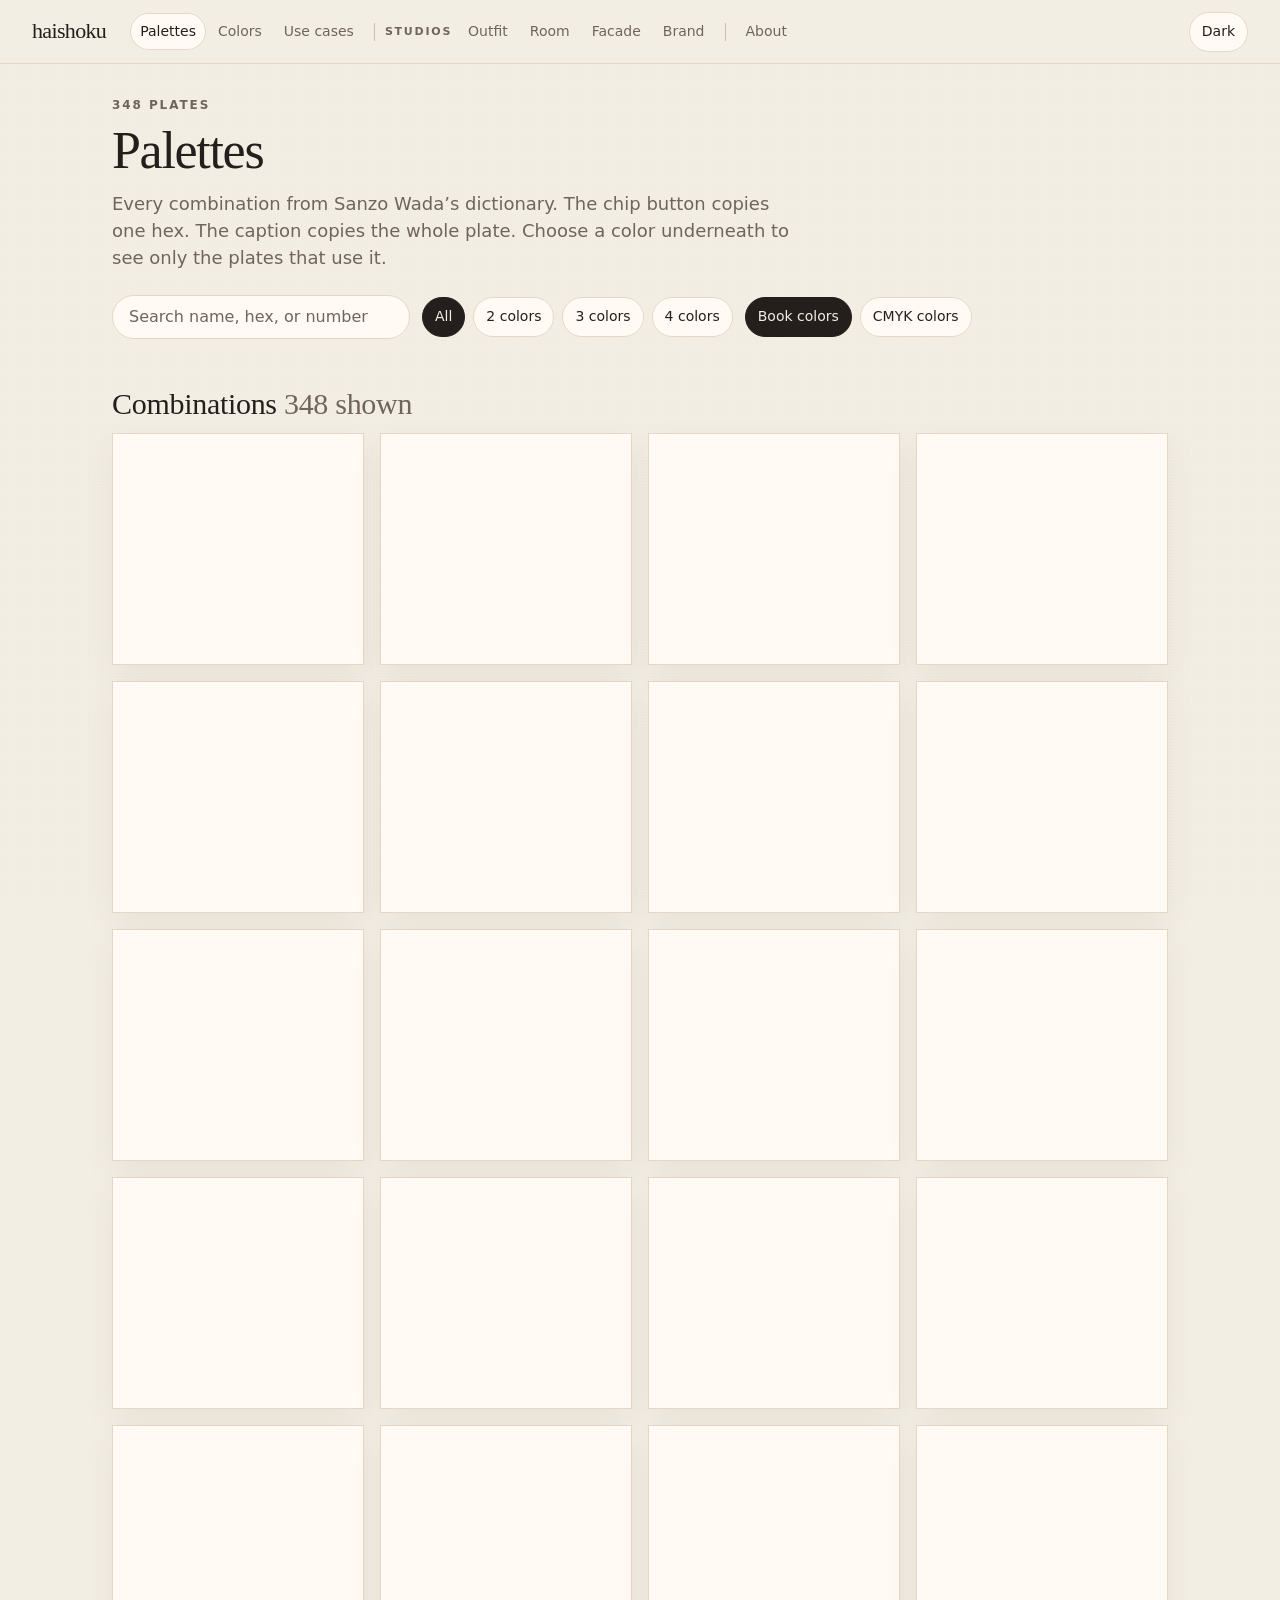
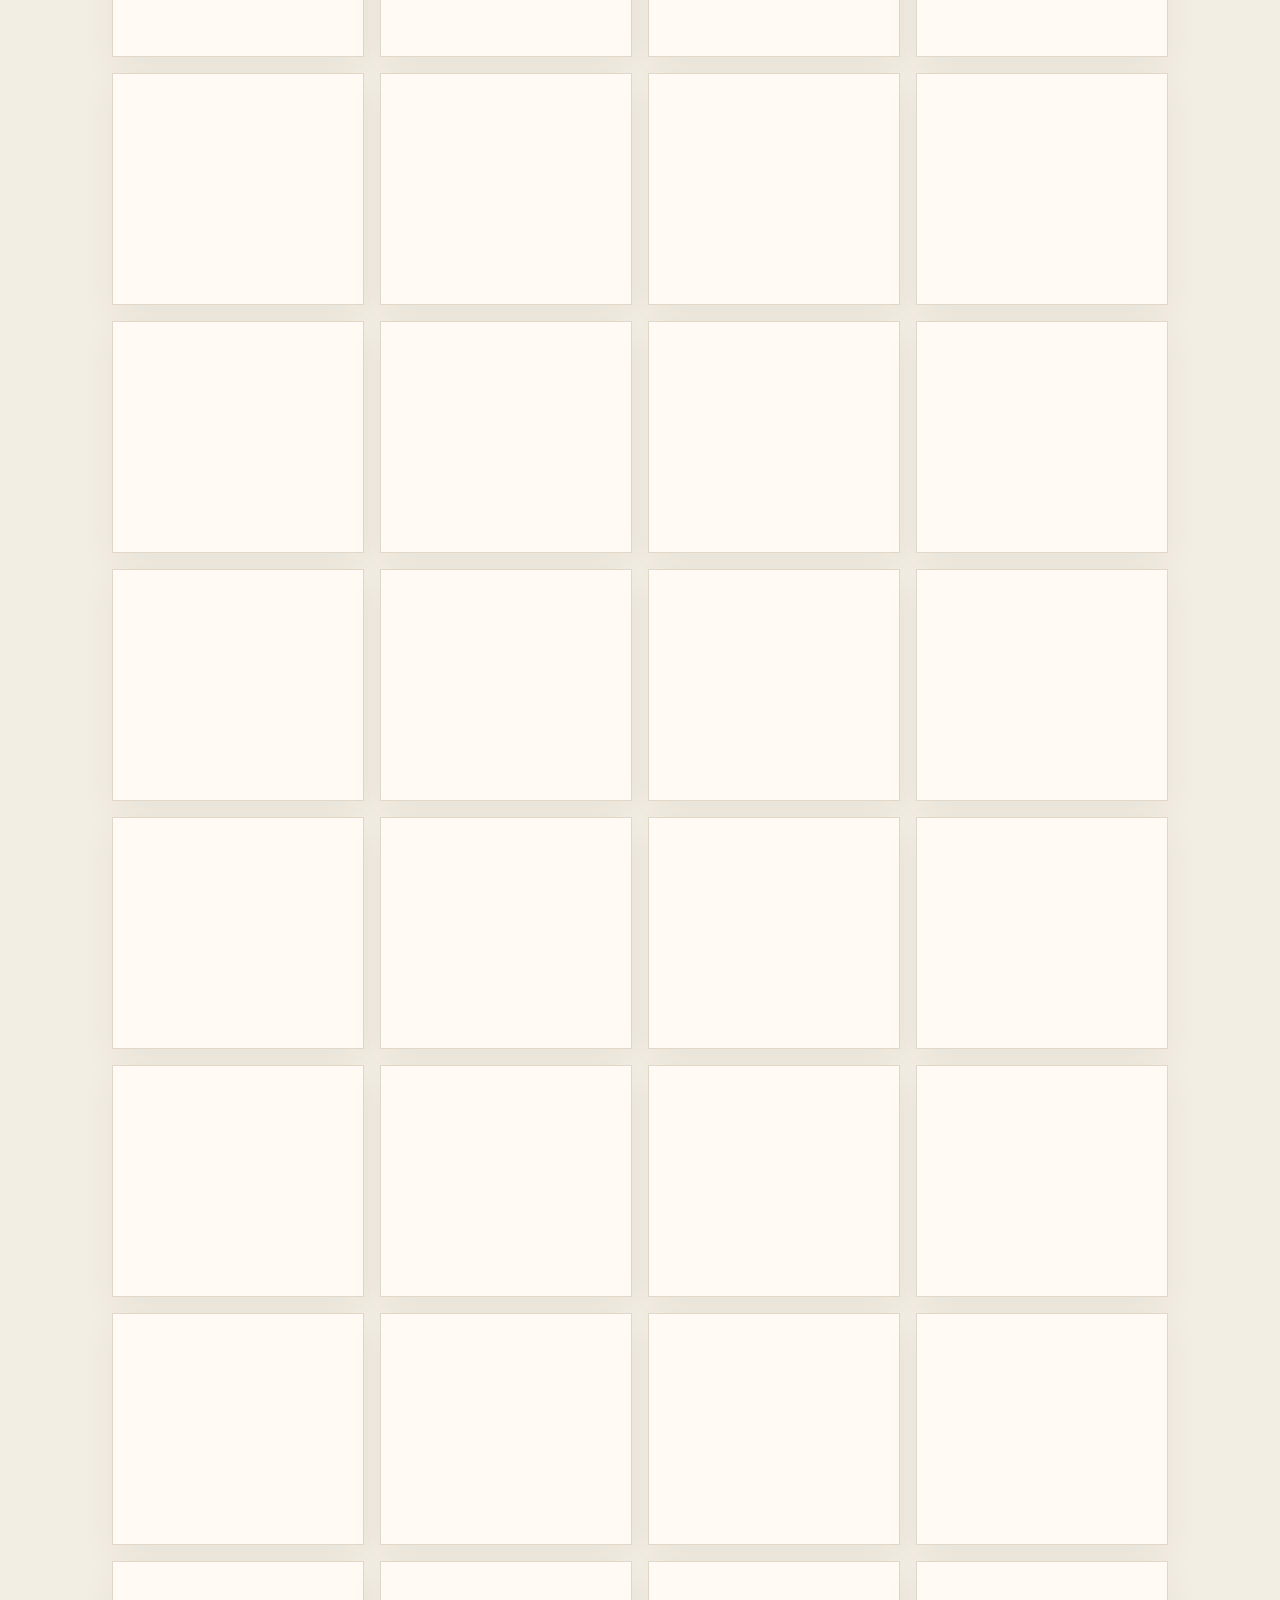
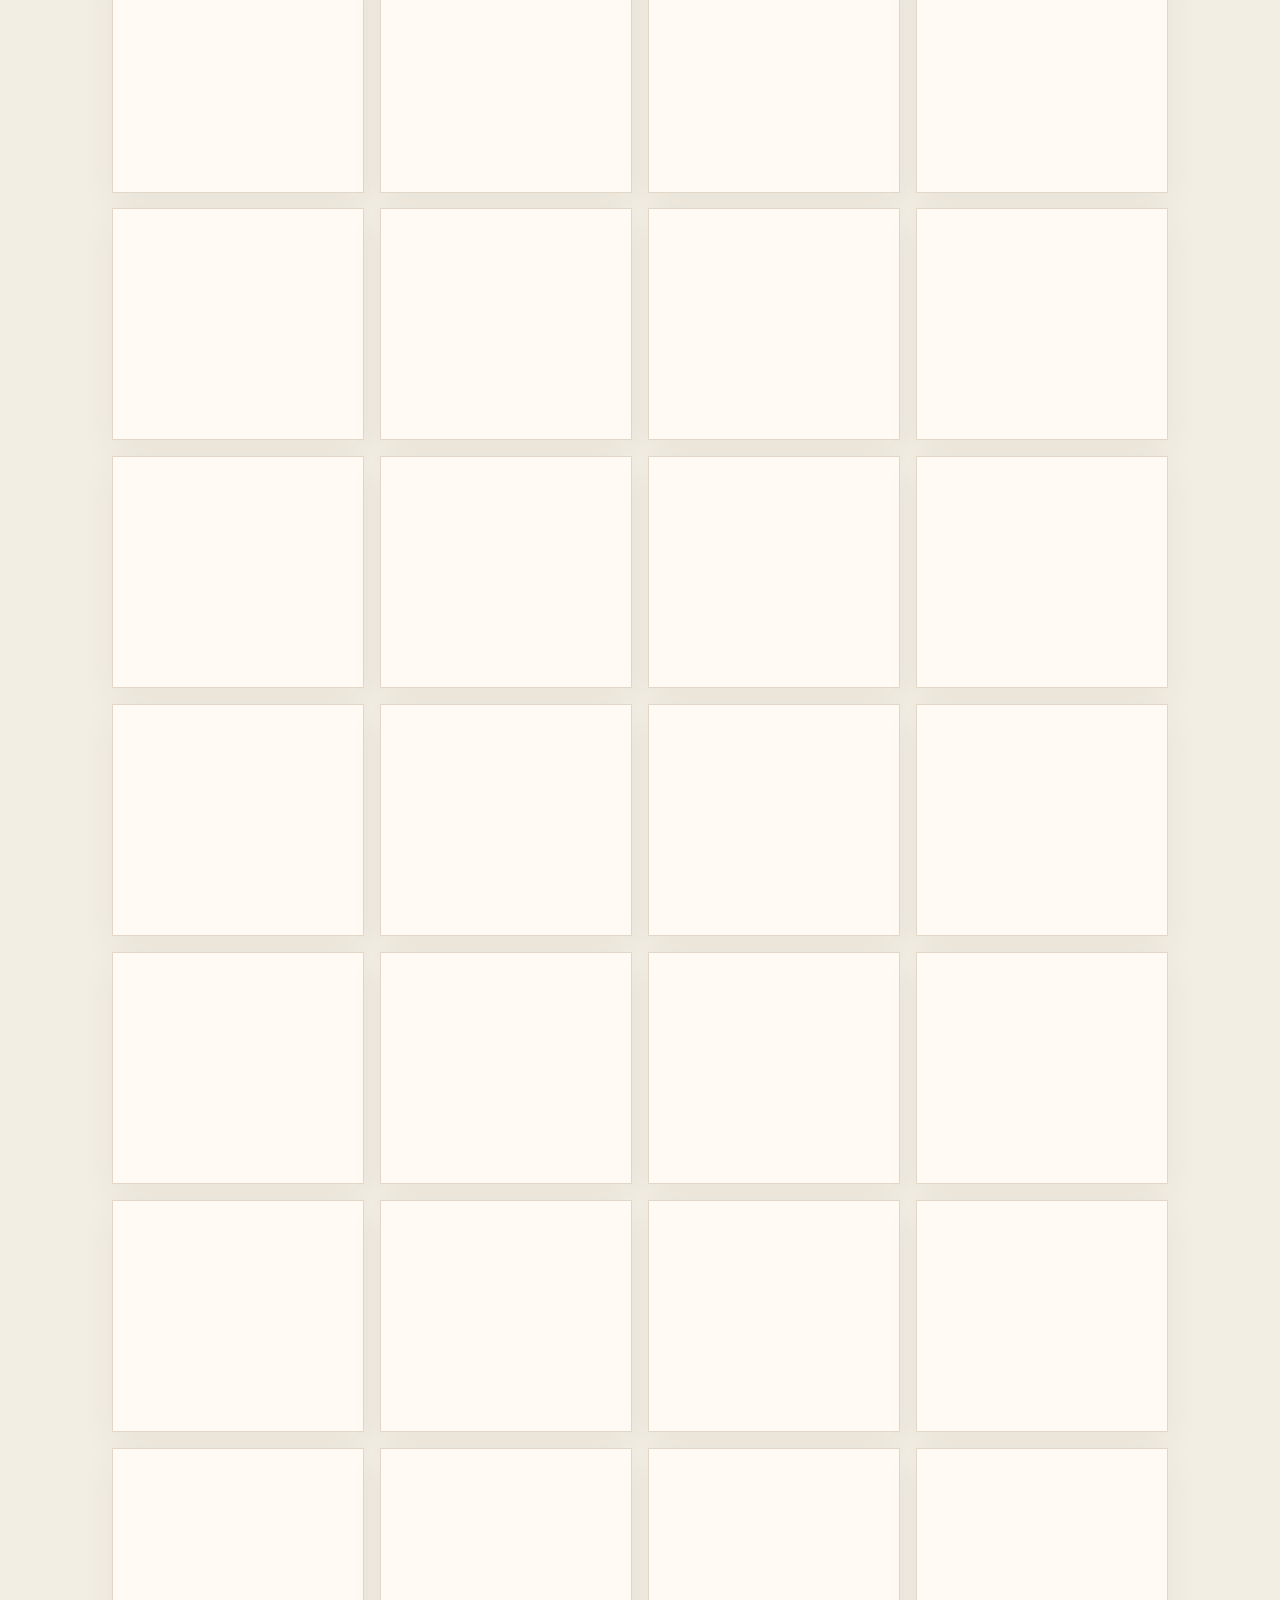
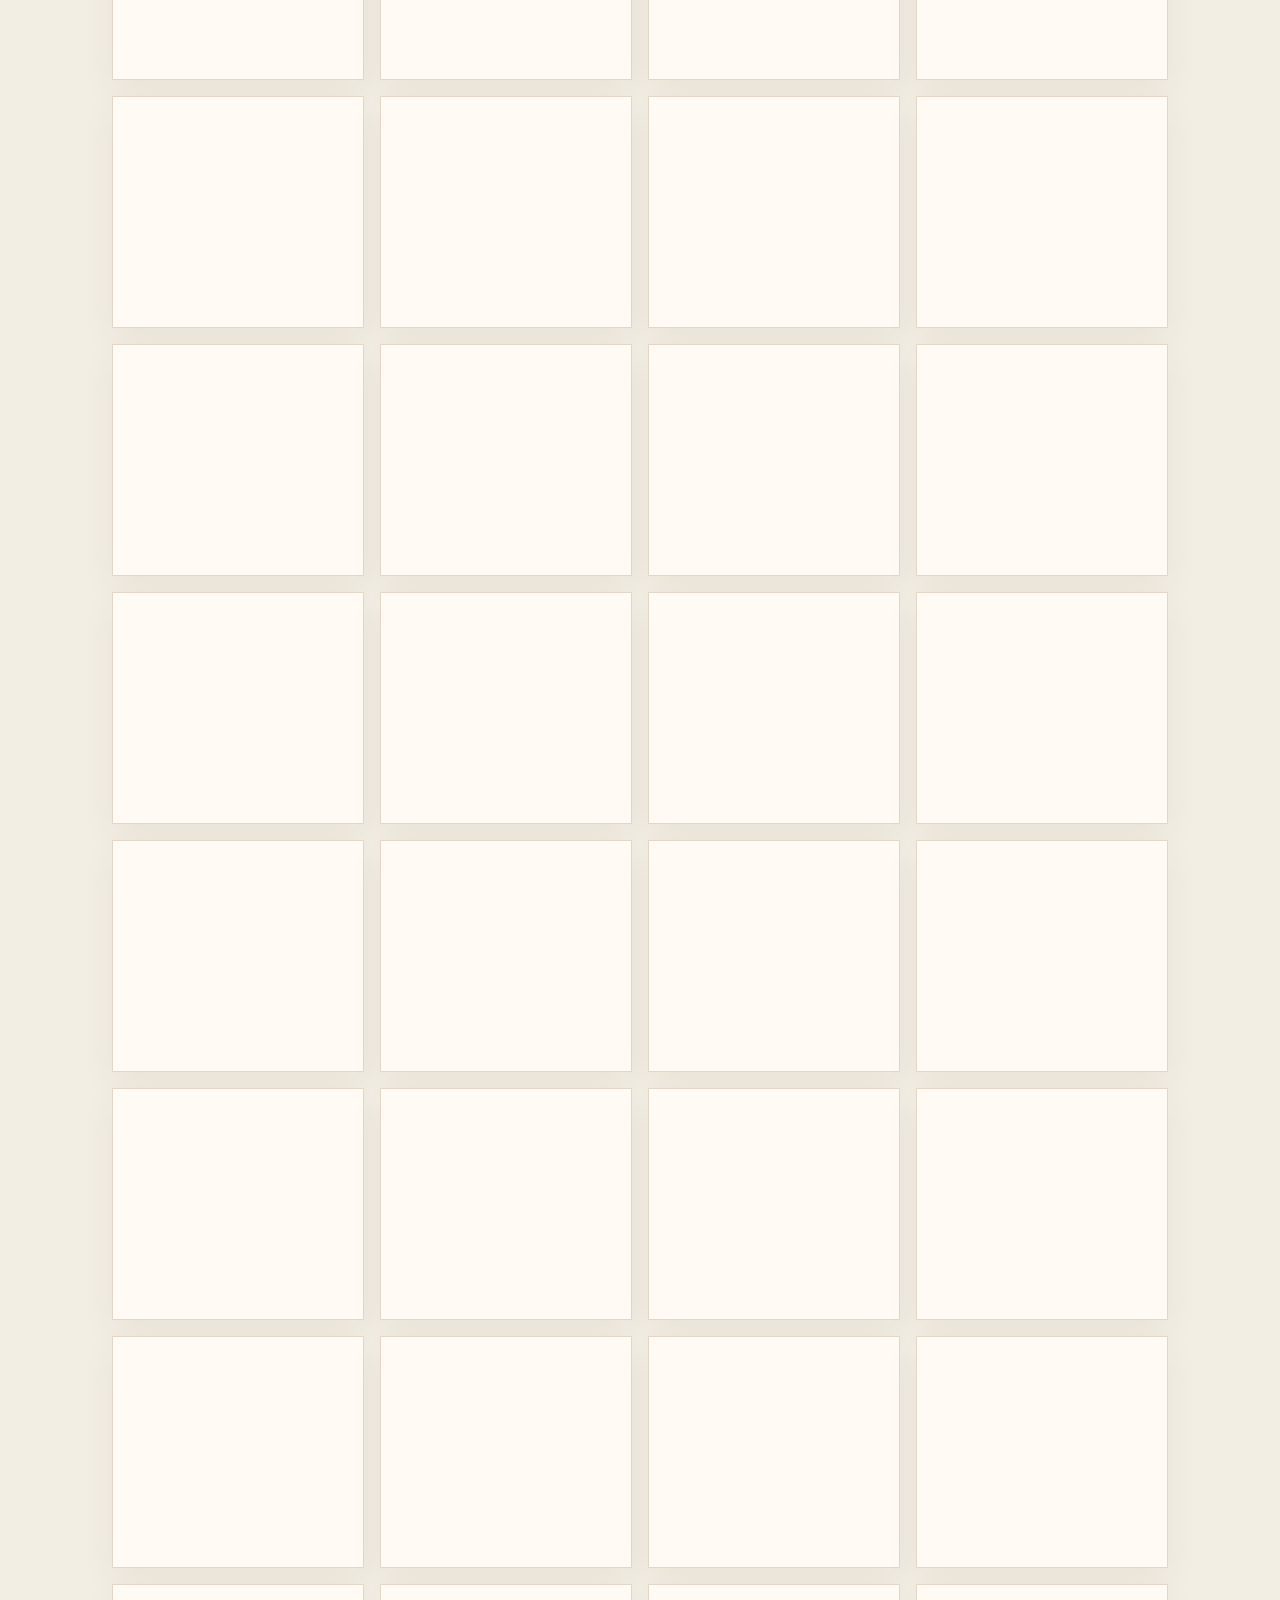
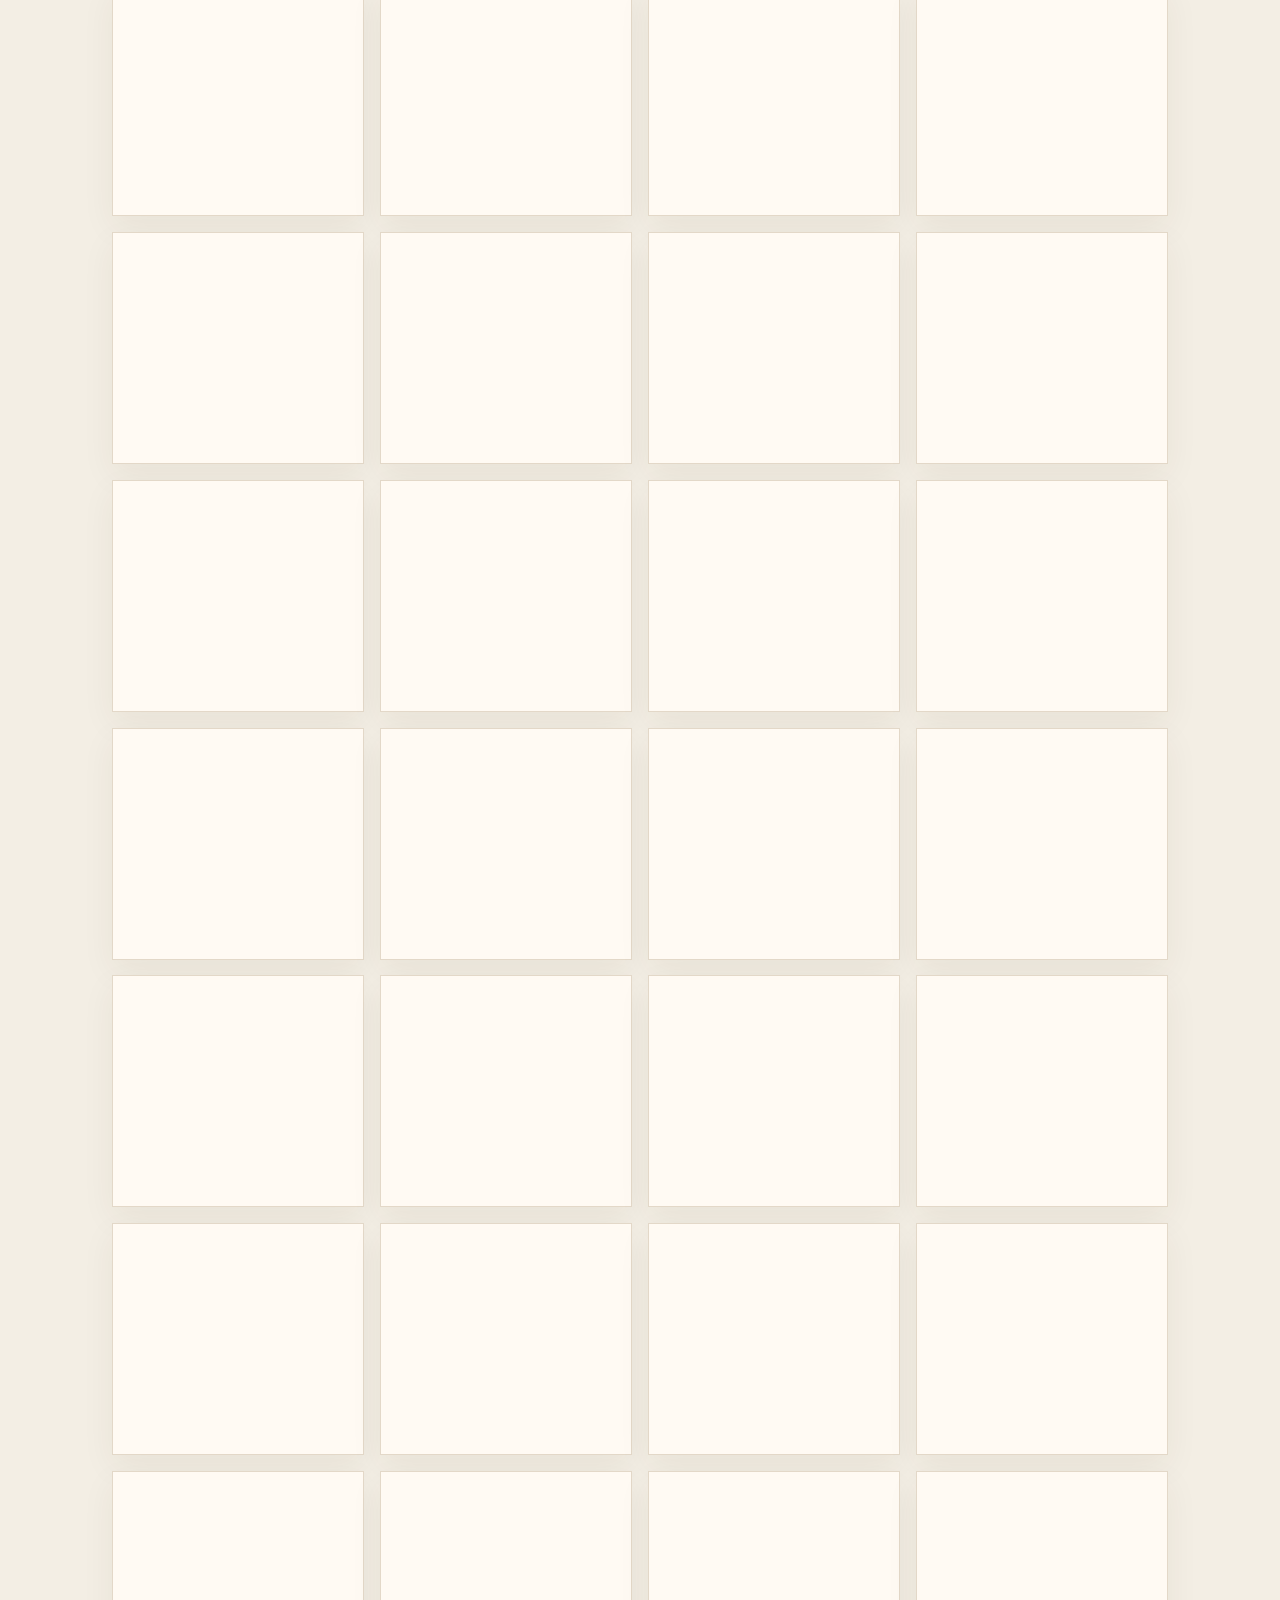
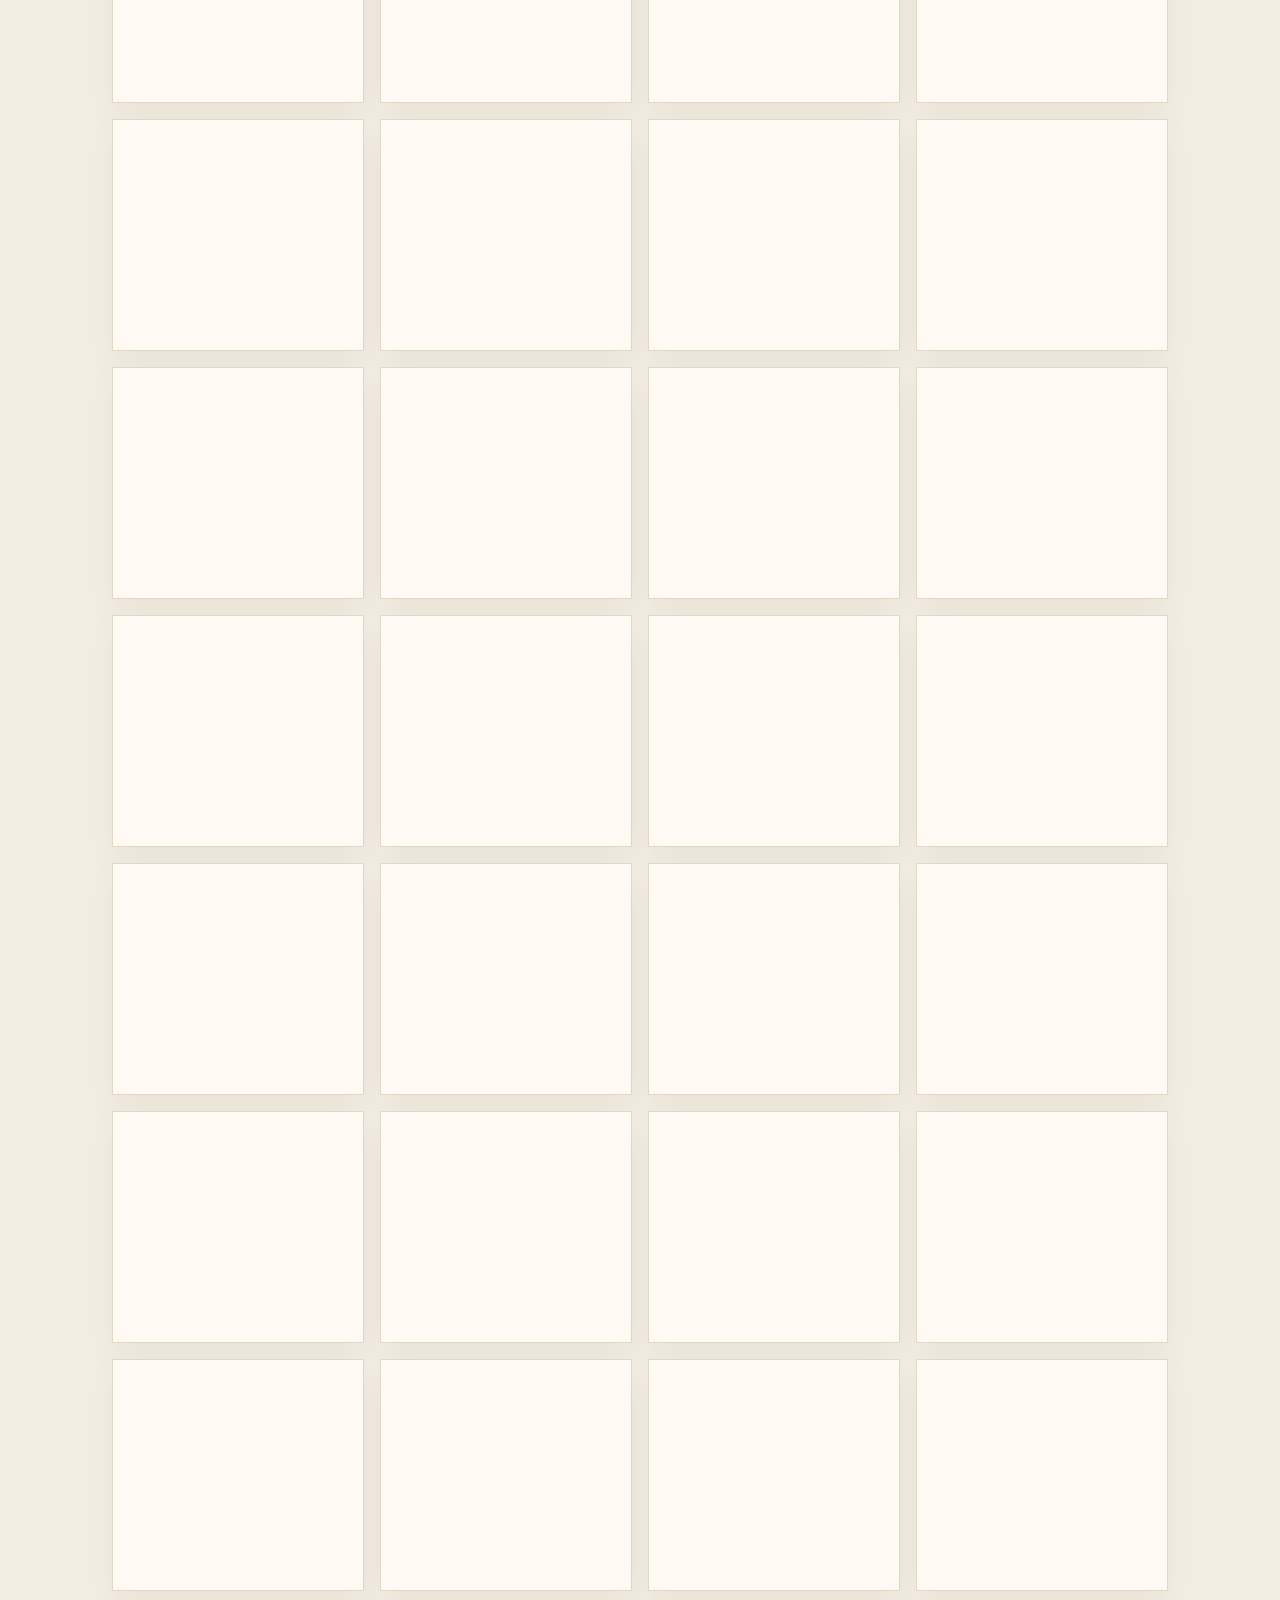
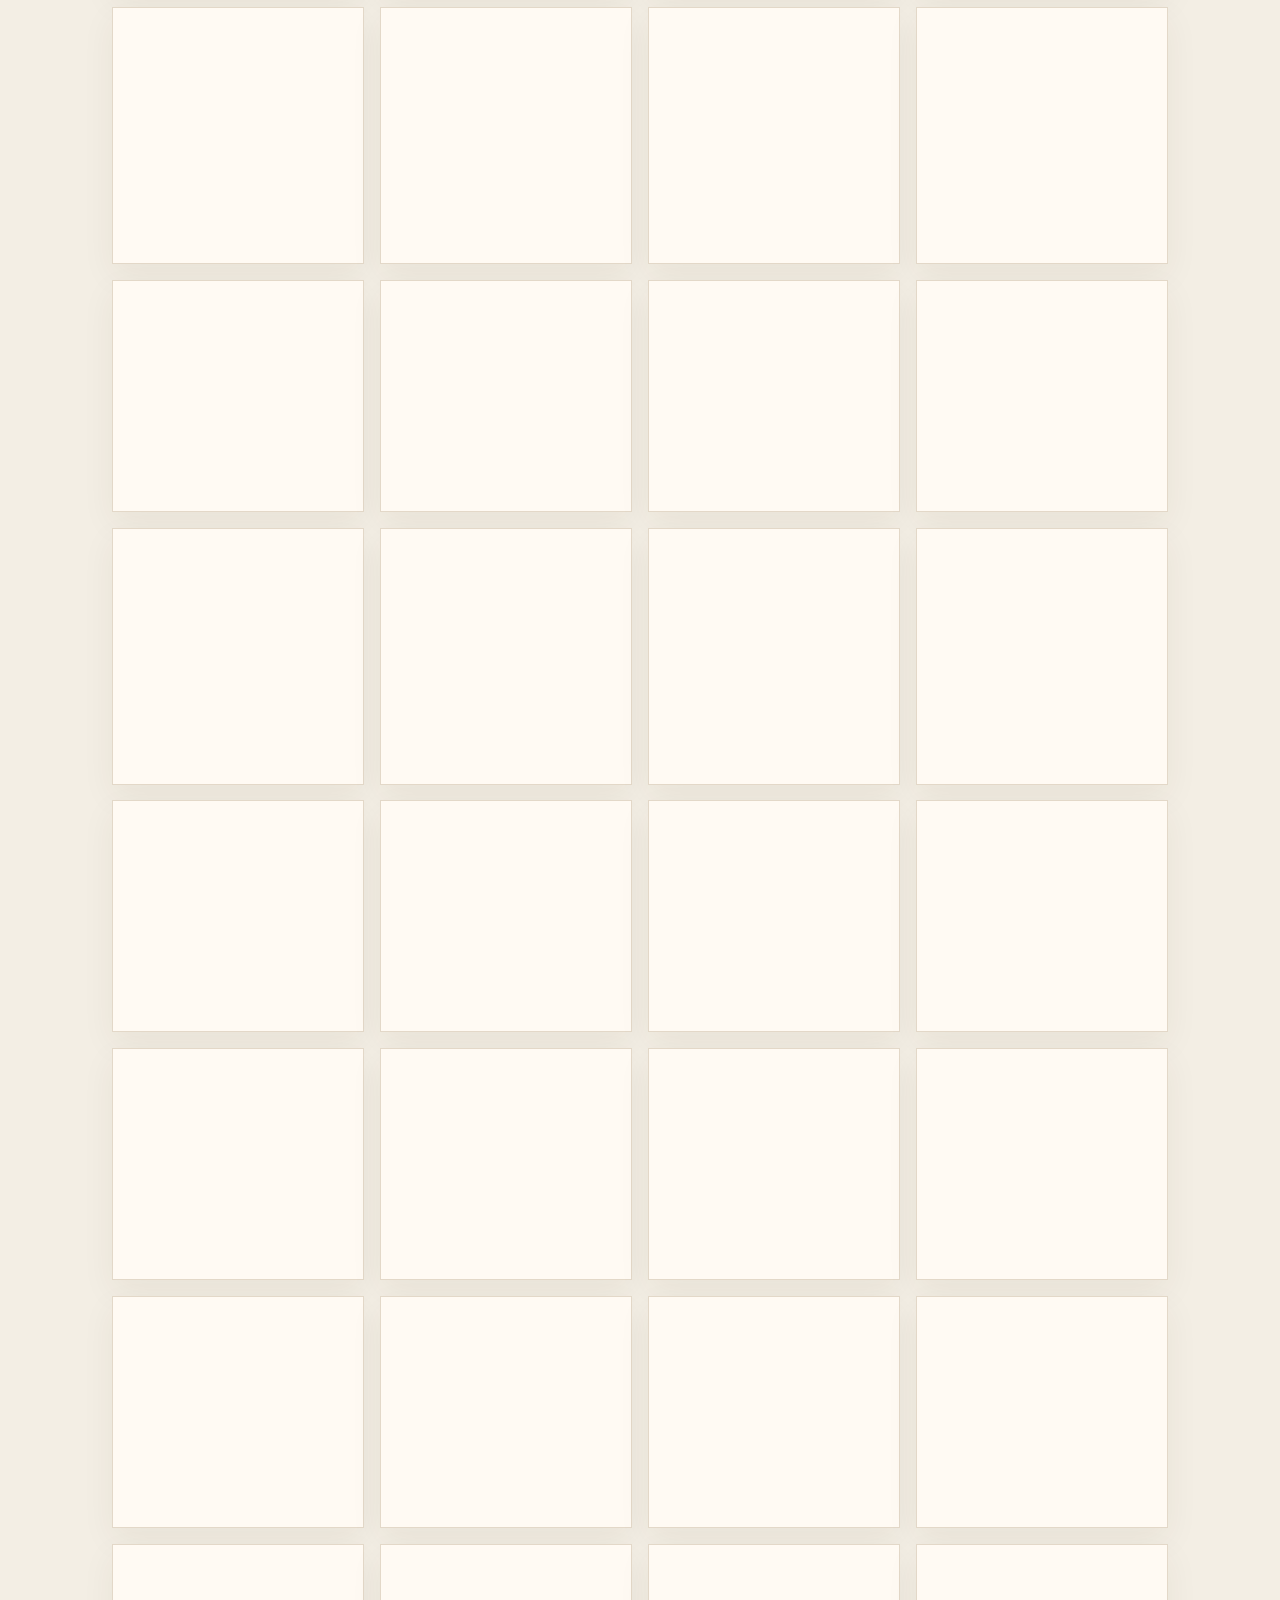
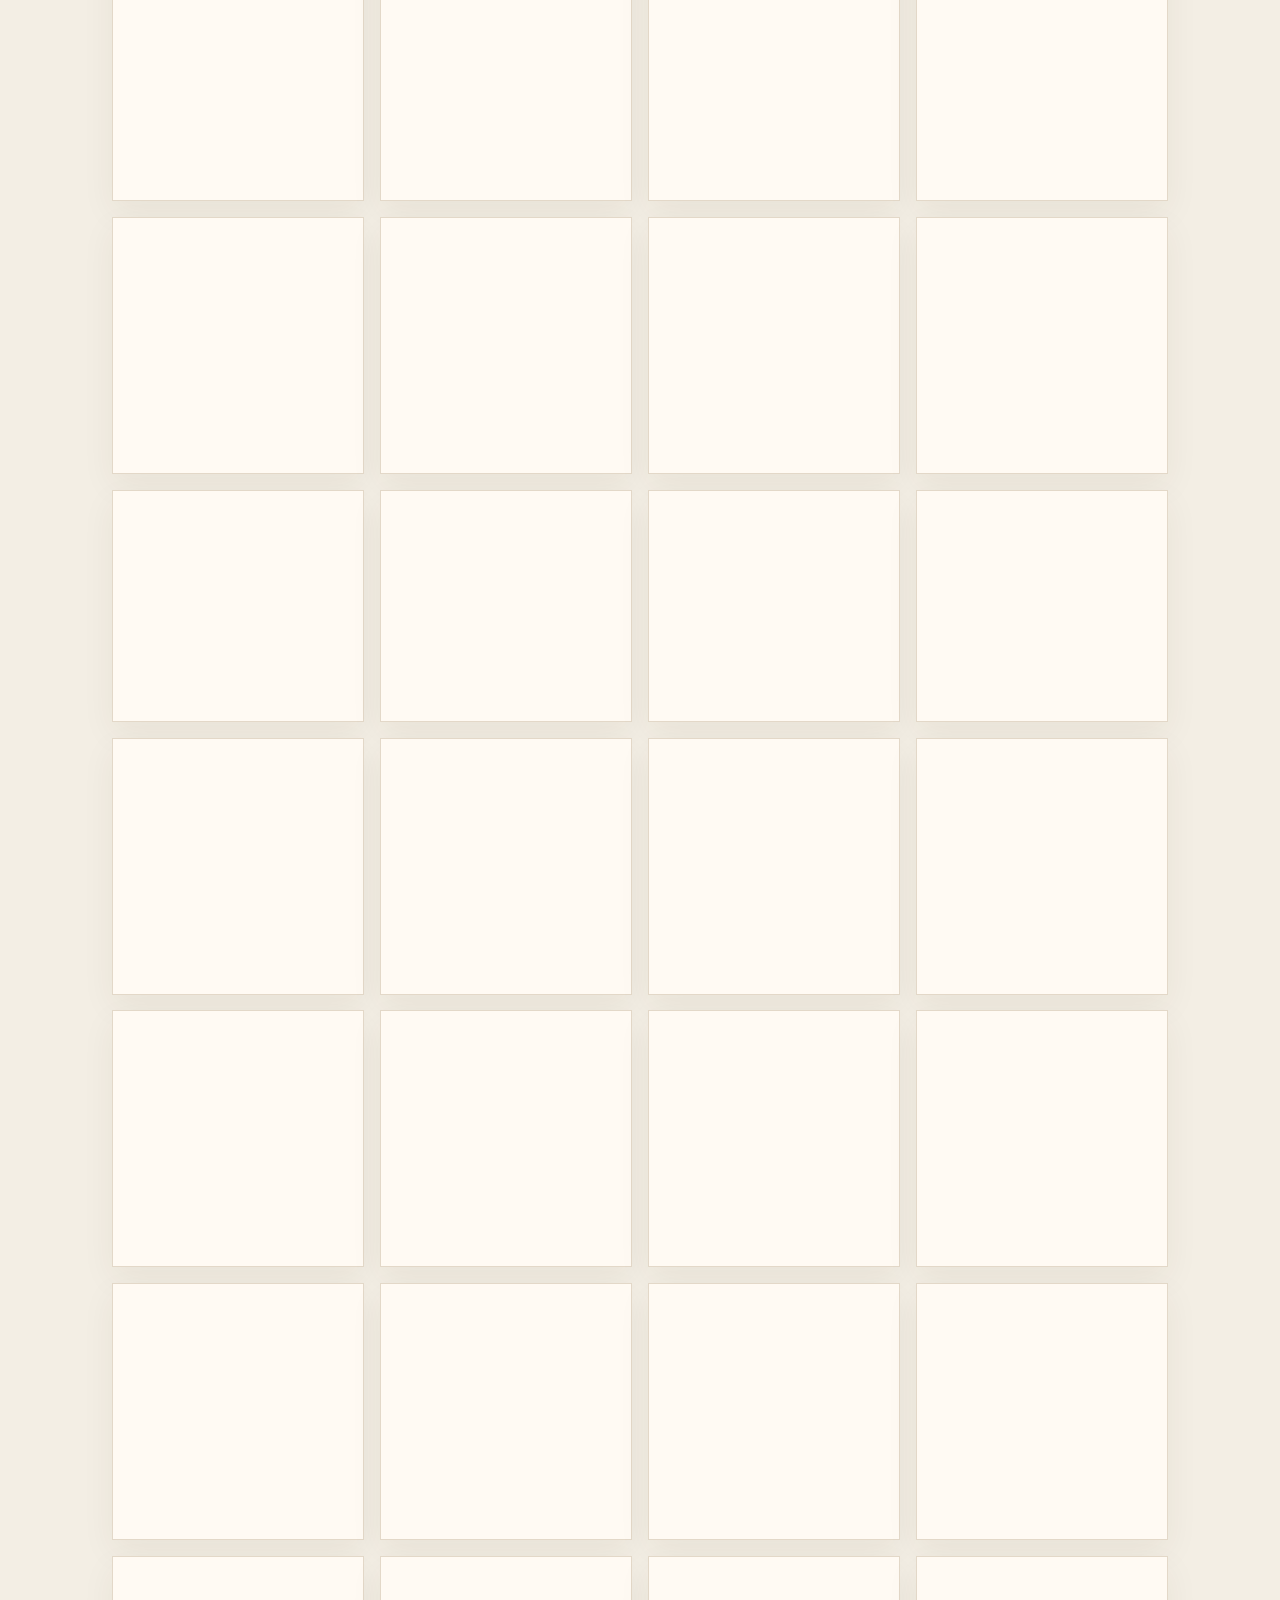
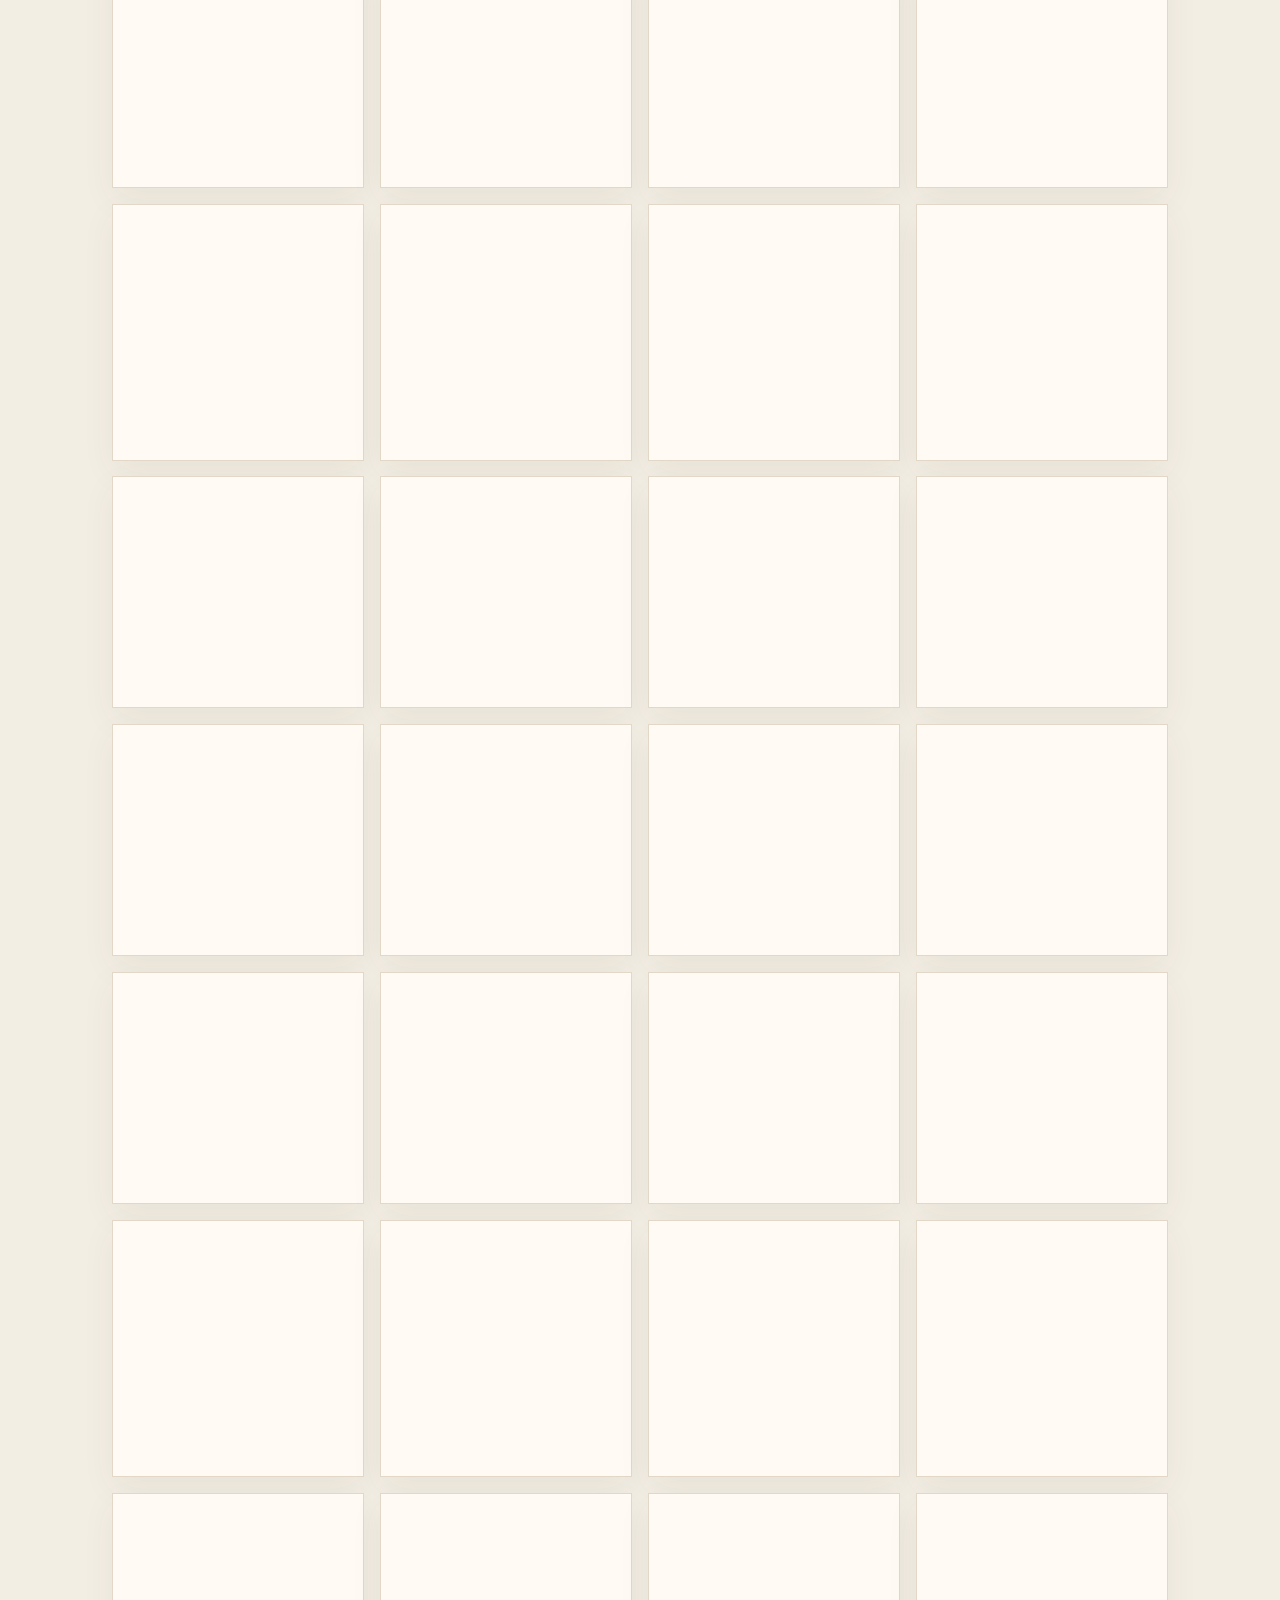
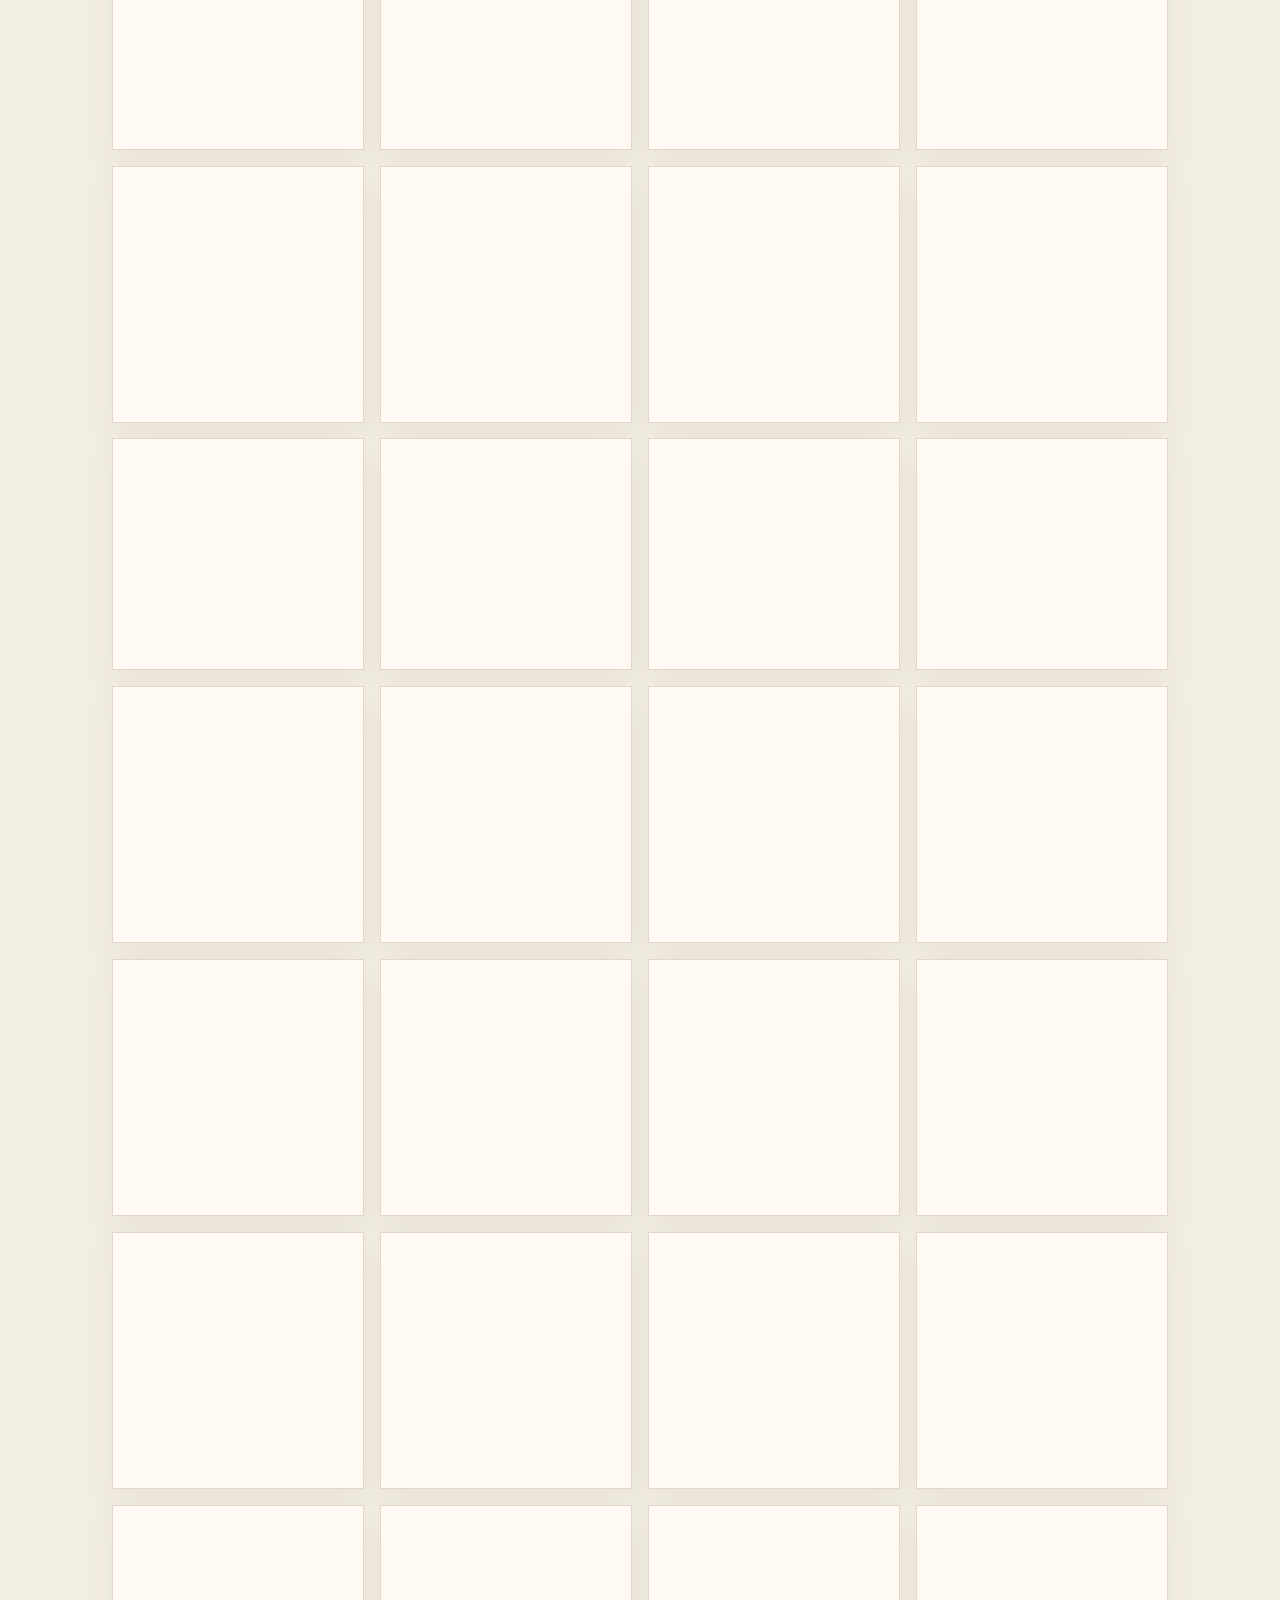
==== commit bc93897a: "feat(viewer): design tokens and shared chrome with studios in the desktop nav Co-Authored-By: Claude" ====
--- a/viewer/index.html
+++ b/viewer/index.html
@@ -11,9 +11,7 @@
 (function () {
   try {
     var t = localStorage.getItem("haishoku-theme");
-    if (t !== "light" && t !== "dark") {
-      t = matchMedia("(prefers-color-scheme: dark)").matches ? "dark" : "light";
-    }
+    if (t !== "light" && t !== "dark") t = matchMedia("(prefers-color-scheme: dark)").matches ? "dark" : "light";
     document.documentElement.dataset.theme = t;
   } catch (e) {}
 })();
@@ -25,9 +23,16 @@
   <a class="mark" href="index.html">haishoku</a>
   <nav class="desk" aria-label="Primary">
     <a href="index.html" aria-current="page">Palettes</a>
-<a href="colors.html">Colors</a>
-<a href="use-cases.html">Use cases</a>
-<a href="about.html">About</a>
+    <a href="colors.html">Colors</a>
+    <a href="use-cases.html">Use cases</a>
+    <span class="desk-sep" aria-hidden="true"></span>
+    <span class="desk-label" aria-hidden="true">Studios</span>
+    <a href="outfit.html">Outfit<span class="sr"> studio</span></a>
+    <a href="room.html">Room<span class="sr"> studio</span></a>
+    <a href="facade.html">Facade<span class="sr"> studio</span></a>
+    <a href="brand.html">Brand<span class="sr"> studio</span></a>
+    <span class="desk-sep" aria-hidden="true"></span>
+    <a href="about.html">About</a>
   </nav>
   <div class="tools">
     <button type="button" class="text-btn" id="theme">Dark</button>
@@ -35,21 +40,30 @@
   </div>
 </header>
 <div class="backdrop" id="backdrop" hidden></div>
-<div class="sheet" id="sheet" role="dialog" aria-modal="true" aria-labelledby="sheet-title" hidden>
-  <p id="sheet-title" class="sheet-label">Pages</p>
-  <nav class="sheet-nav" aria-label="Pages"><a href="index.html" aria-current="page">Palettes</a>
-<a href="colors.html">Colors</a>
-<a href="use-cases.html">Use cases</a>
-<a href="about.html">About</a>
-<a href="outfit.html">Outfit studio</a>
-<a href="room.html">Room studio</a>
-<a href="facade.html">Facade</a>
-<a href="brand.html">Brand and poster</a></nav>
+<div class="sheet" id="sheet" role="dialog" aria-modal="true" aria-label="Site menu" hidden>
+  <div class="sheet-grip">
+    <span class="mark">haishoku</span>
+    <button type="button" class="text-btn" id="sheet-close">Close</button>
+  </div>
+  <p class="sheet-label" id="sheet-browse">Browse</p>
+  <nav class="sheet-nav" aria-labelledby="sheet-browse">
+    <a href="index.html" aria-current="page">Palettes</a>
+    <a href="colors.html">Colors</a>
+    <a href="use-cases.html">Use cases</a>
+    <a href="about.html">About</a>
+  </nav>
+  <p class="sheet-label" id="sheet-studios">Studios</p>
+  <nav class="sheet-nav sheet-studios" aria-labelledby="sheet-studios">
+    <a href="outfit.html">Outfit studio</a>
+    <a href="room.html">Room studio</a>
+    <a href="facade.html">Facade</a>
+    <a href="brand.html">Brand and poster</a>
+  </nav>
 </div>
 <main id="app"></main>
-<footer class="site-foot"><p>Sanzo Wada, <em>A Dictionary of Color Combinations</em>. Compiled by <a href="https://github.com/Bjoseph23">Bill Mageni</a>.</p></footer>
-<div id="toast" role="status"></div>
-<script src="palette-data.js"></script>
+<footer class="site-foot"><p>Sanzo Wada, <em>A Dictionary of Color Combinations</em>. Compiled by <a href="https://github.com/Bjoseph23">Bill Mageni</a>. Code MIT, data and studio photographs CC BY 4.0.</p></footer>
+<div id="toast" role="status" aria-live="polite"></div>
+<script defer src="palette-data.js"></script>
 <script type="module" src="js/pages/palettes.js"></script>
 </body>
 </html>
--- a/viewer/css/site.css
+++ b/viewer/css/site.css
@@ -1,17 +1,62 @@
+/* Haishoku viewer — one sheet for every page.
+   Tokens first. Components use tokens, not raw sizes.
+
+   Type scale   --fs-xs 12 · --fs-sm 14 · --fs-base 16 · --fs-lg 18 · --fs-h3 22 · --fs-h2 24–30 · --fs-h1 34–52 · --fs-mono 12
+   Space scale  --s1 4 · --s2 8 · --s3 12 · --s4 16 · --s5 24 · --s6 32 · --s7 48 · --s8 64
+   Radius       --r-sm 4 · --r 8 · --r-lg 14 · --r-pill
+   Motion       --dur-1 140ms · --dur-2 240ms · --dur-3 420ms, --ease. All of it stops under prefers-reduced-motion. */
 :root {
   --paper: #f3eee4;
   --paper-2: #faf6ef;
   --ink: #241f1c;
   --muted: #6f655c;
   --line: #e3d8c8;
+  --line-strong: #cdbfac;
   --card: #fffaf3;
   --chip: #fff;
+  --stage: #ebe6dd;
+  --photo-ground: #ece9e1; /* the studio backdrop in the outfit photographs */
   --shadow: 0 12px 32px rgba(70, 48, 24, 0.06);
   --serif: "Iowan Old Style", "Palatino Linotype", Palatino, "Book Antiqua", Georgia, serif;
   --sans: system-ui, "Segoe UI", Roboto, "Helvetica Neue", Arial, sans-serif;
   --mono: ui-monospace, "SFMono-Regular", "Segoe UI Mono", Menlo, Consolas, monospace;
   --focus: #8c3d32;
   --header: 64px;
+
+  --fs-xs: 12px;
+  --fs-sm: 14px;
+  --fs-base: 16px;
+  --fs-lg: 18px;
+  --fs-h3: 22px;
+  --fs-h2: clamp(24px, 3vw, 30px);
+  --fs-h1: clamp(34px, 5vw, 52px);
+  --fs-mono: 12px;
+  --lh: 1.55;
+  --lh-tight: 1.06;
+  --track-kicker: 0.16em;
+
+  --s1: 4px;
+  --s2: 8px;
+  --s3: 12px;
+  --s4: 16px;
+  --s5: 24px;
+  --s6: 32px;
+  --s7: 48px;
+  --s8: 64px;
+
+  --r-sm: 4px;
+  --r: 8px;
+  --r-lg: 14px;
+  --r-pill: 999px;
+
+  --ease: cubic-bezier(0.2, 0.7, 0.2, 1);
+  --dur-1: 140ms;
+  --dur-2: 240ms;
+  --dur-3: 420ms;
+
+  --page: 1120px;
+  --page-wide: 1240px;
+  --gutter: clamp(16px, 4vw, 32px);
   color-scheme: light;
 }
 html[data-theme="dark"] {
@@ -20,12 +65,16 @@
   --ink: #f4eee6;
   --muted: #b7aa9c;
   --line: #3c342c;
+  --line-strong: #574c40;
   --card: #26211c;
   --chip: #2c261f;
+  --stage: #2a251f;
   --shadow: 0 12px 32px rgba(0, 0, 0, 0.35);
   --focus: #e7a090;
   color-scheme: dark;
 }
+
+/* Base */
 * { box-sizing: border-box; }
 html { scroll-behavior: smooth; }
 body {
@@ -33,8 +82,9 @@
   min-height: 100vh;
   background: var(--paper);
   color: var(--ink);
-  font: 16px/1.5 var(--sans);
+  font: var(--fs-base)/var(--lh) var(--sans);
   text-rendering: optimizeLegibility;
+  -webkit-font-smoothing: antialiased;
 }
 body::before {
   content: "";
@@ -48,32 +98,91 @@
 }
 html[data-theme="dark"] body::before { opacity: 0.18; }
 body > * { position: relative; z-index: 1; }
-a { color: inherit; }
-:focus { outline: none; }
+a { color: inherit; text-underline-offset: 3px; text-decoration-thickness: 1px; }
+a:hover { text-decoration-thickness: 2px; }
+img { max-width: 100%; }
+:focus:not(:focus-visible) { outline: none; }
 :focus-visible {
   outline: 2px solid var(--focus);
   outline-offset: 3px;
 }
+.sr {
+  position: absolute;
+  width: 1px;
+  height: 1px;
+  overflow: hidden;
+  clip: rect(0 0 0 0);
+  white-space: nowrap;
+}
 .skip {
   position: absolute;
-  left: 12px;
-  top: -40px;
+  left: var(--s3);
+  top: -48px;
   background: var(--ink);
   color: var(--paper);
-  padding: 8px 12px;
-  z-index: 5;
-}
-.skip:focus { top: 12px; }
-
+  padding: var(--s2) var(--s3);
+  z-index: 8;
+}
+.skip:focus { top: var(--s3); }
+
+/* Type */
+h1 {
+  font-family: var(--serif);
+  font-weight: 500;
+  font-size: var(--fs-h1);
+  letter-spacing: -0.025em;
+  line-height: var(--lh-tight);
+  margin: 0 0 var(--s3);
+  text-wrap: balance;
+}
+h2 {
+  font-family: var(--serif);
+  font-weight: 500;
+  font-size: var(--fs-h2);
+  letter-spacing: -0.01em;
+  line-height: 1.15;
+  margin: var(--s7) 0 var(--s3);
+}
+h3 {
+  font-family: var(--serif);
+  font-weight: 500;
+  font-size: var(--fs-h3);
+  line-height: 1.2;
+  margin: 0;
+}
+.muted { color: var(--muted); }
+.kicker {
+  font-family: var(--sans);
+  letter-spacing: var(--track-kicker);
+  text-transform: uppercase;
+  font-size: var(--fs-xs);
+  font-weight: 600;
+  color: var(--muted);
+  margin: 0 0 var(--s2);
+}
+.lede {
+  max-width: 60ch;
+  font-size: var(--fs-lg);
+  line-height: 1.5;
+  color: var(--muted);
+  margin: 0;
+  text-wrap: pretty;
+}
+.hint { margin: 0; color: var(--muted); font-size: var(--fs-sm); }
+.prose { max-width: 66ch; }
+.prose p { margin: 0 0 var(--s4); }
+.prose h2 { margin-top: var(--s6); }
+
+/* Chrome: top bar */
 .topbar {
   position: sticky;
   top: 0;
   z-index: 4;
   display: flex;
   align-items: center;
-  gap: 18px;
+  gap: var(--s5);
   min-height: var(--header);
-  padding: 0 20px;
+  padding: 0 var(--gutter);
   background: color-mix(in srgb, var(--paper) 88%, transparent);
   backdrop-filter: blur(10px);
   border-bottom: 1px solid var(--line);
@@ -83,34 +192,85 @@
   font-size: 22px;
   letter-spacing: -0.03em;
   text-decoration: none;
+  flex: none;
 }
 .desk {
   display: flex;
-  gap: 4px;
+  gap: 2px;
   align-items: center;
-}
-.desk a, .sheet a {
+  min-width: 0;
+}
+.desk a, .sheet-nav a {
   text-decoration: none;
-  padding: 8px 10px;
-  border-radius: 999px;
-  color: var(--muted);
-  font-size: 14px;
-}
-.desk a[aria-current="page"], .sheet a[aria-current="page"] {
+  padding: var(--s2) 10px;
+  border-radius: var(--r-pill);
+  color: var(--muted);
+  font-size: var(--fs-sm);
+  white-space: nowrap;
+  transition: color var(--dur-1) var(--ease), background-color var(--dur-1) var(--ease);
+}
+.desk a:hover, .sheet-nav a:hover { color: var(--ink); }
+.desk a[aria-current="page"], .sheet-nav a[aria-current="page"] {
   color: var(--ink);
   background: var(--card);
   box-shadow: inset 0 0 0 1px var(--line);
 }
-.tools { margin-left: auto; display: flex; gap: 8px; align-items: center; }
-.icon-btn, .text-btn, .seg button, .preset, .dot, .plate-copy, .name-btn, .surface-btn, .pick-row {
+.desk-sep {
+  width: 1px;
+  height: 18px;
+  background: var(--line-strong);
+  margin: 0 var(--s2);
+}
+.desk-label {
+  font-size: 11px;
+  letter-spacing: var(--track-kicker);
+  text-transform: uppercase;
+  font-weight: 600;
+  color: var(--muted);
+  margin-right: var(--s1);
+}
+.tools { margin-left: auto; display: flex; gap: var(--s2); align-items: center; }
+
+/* Buttons */
+.icon-btn, .text-btn, .seg button, .preset, .dot, .plate-copy, .name-btn, .surface-btn, .pick-row, .filters button, .link-btn, .btn {
   font: inherit;
   color: inherit;
   background: var(--card);
   border: 1px solid var(--line);
-  border-radius: 999px;
+  border-radius: var(--r-pill);
   cursor: pointer;
-}
-.icon-btn, .text-btn { padding: 8px 12px; min-height: 40px; }
+  transition: background-color var(--dur-1) var(--ease), border-color var(--dur-1) var(--ease), color var(--dur-1) var(--ease), transform var(--dur-1) var(--ease);
+}
+.icon-btn, .text-btn { padding: var(--s2) var(--s3); min-height: 40px; font-size: var(--fs-sm); }
+.icon-btn:hover, .text-btn:hover, .filters button:hover, .preset:hover, .seg button:hover { border-color: var(--line-strong); }
+.link-btn {
+  border: 0;
+  background: transparent;
+  padding: var(--s2) 0;
+  min-height: 32px;
+  font-size: var(--fs-sm);
+  color: var(--ink);
+  text-decoration: underline;
+  text-decoration-color: var(--line-strong);
+  text-underline-offset: 4px;
+  border-radius: var(--r-sm);
+}
+.link-btn:hover { text-decoration-color: currentColor; }
+.btn {
+  display: inline-flex;
+  align-items: center;
+  gap: var(--s2);
+  padding: 10px var(--s4);
+  min-height: 44px;
+  background: var(--ink);
+  color: var(--paper);
+  border-color: var(--ink);
+  text-decoration: none;
+  font-size: var(--fs-sm);
+  font-weight: 500;
+}
+.btn .arrow { transition: transform var(--dur-2) var(--ease); }
+.btn:hover .arrow, a:hover > .arrow { transform: translateX(3px); }
 .burger {
   display: none;
   width: 16px;
@@ -118,6 +278,8 @@
   background: currentColor;
   box-shadow: 0 -5px 0 currentColor, 0 5px 0 currentColor;
 }
+
+/* Mobile sheet */
 .backdrop {
   position: fixed;
   inset: 0;
@@ -131,67 +293,68 @@
   bottom: 0;
   z-index: 6;
   background: var(--card);
-  border-radius: 18px 18px 0 0;
-  padding: 18px 18px 28px;
-  max-height: min(80vh, 560px);
+  border-radius: var(--r-lg) var(--r-lg) 0 0;
+  padding: var(--s3) var(--s4) var(--s6);
+  max-height: min(85vh, 620px);
   overflow: auto;
   box-shadow: var(--shadow);
 }
-.sheet-nav { display: grid; gap: 4px; }
+.sheet-grip {
+  display: flex;
+  justify-content: space-between;
+  align-items: center;
+  padding: 0 var(--s1) var(--s1) 10px;
+}
+.sheet-grip .mark { font-size: 20px; }
+.sheet-nav { display: grid; gap: 2px; }
+.sheet-nav a { font-size: var(--fs-base); padding: 10px; border-radius: var(--r); }
+.sheet-studios { grid-template-columns: 1fr 1fr; }
 .sheet-label {
-  margin: 14px 10px 4px;
-  font-size: 12px;
-  letter-spacing: 0.14em;
+  margin: var(--s4) 10px var(--s1);
+  font-size: var(--fs-xs);
+  font-weight: 600;
+  letter-spacing: var(--track-kicker);
   text-transform: uppercase;
   color: var(--muted);
 }
 @media (max-width: 860px) {
   .desk { display: none; }
   .burger { display: block; }
-  #menu { width: 44px; padding: 0; display: grid; place-items: center; }
+  #menu { width: 44px; height: 44px; padding: 0; display: grid; place-items: center; }
 }
 @media (min-width: 861px) {
   #menu, #sheet, #backdrop { display: none !important; }
 }
-
-main { max-width: 1120px; margin: 0 auto; padding: 28px 20px 48px; }
-.lede { max-width: 62ch; }
-h1 {
-  font-family: var(--serif);
-  font-weight: 500;
-  font-size: clamp(32px, 5vw, 48px);
-  letter-spacing: -0.03em;
-  line-height: 1.05;
-  margin: 0 0 8px;
-}
-h2 {
-  font-family: var(--serif);
-  font-weight: 500;
-  font-size: 28px;
-  margin: 28px 0 8px;
-}
-.muted { color: var(--muted); }
-.kicker {
-  letter-spacing: 0.16em;
-  text-transform: uppercase;
-  font-size: 12px;
-  color: var(--muted);
-  margin: 0 0 8px;
-}
+@media (max-width: 1060px) {
+  .desk-label { display: none; }
+  .desk-sep { margin: 0 var(--s1); }
+  .desk a { padding: var(--s2); }
+}
+
+/* Page frame */
+main { max-width: var(--page); margin: 0 auto; padding: var(--s6) var(--gutter) var(--s7); }
+main.wide { max-width: var(--page-wide); }
+.page-head { margin-bottom: var(--s6); }
 .site-foot {
-  max-width: 1120px;
+  max-width: var(--page);
   margin: 0 auto;
-  padding: 8px 20px 32px;
+  padding: var(--s5) var(--gutter) var(--s6);
   color: var(--muted);
   font-size: 13px;
-}
-
+  border-top: 1px solid var(--line);
+}
+.site-foot p { margin: 0; }
+main.wide + .site-foot { max-width: var(--page-wide); }
+
+/* Controls */
 .toolbar, .seg, .presets, .filters {
   display: flex;
   flex-wrap: wrap;
-  gap: 8px;
+  gap: var(--s2);
   align-items: center;
 }
+.toolbar { margin: var(--s5) 0; gap: var(--s3); }
+.filters button { padding: 6px var(--s3); min-height: 40px; font-size: var(--fs-sm); }
 .seg button[aria-pressed="true"], .filters button[aria-pressed="true"], .preset[aria-pressed="true"] {
   background: var(--ink);
   color: var(--paper);
@@ -202,28 +365,49 @@
   color: inherit;
   background: var(--card);
   border: 1px solid var(--line);
-  border-radius: 999px;
-  padding: 8px 14px;
-  min-height: 40px;
-}
-.presets { overflow-x: auto; padding-bottom: 4px; }
-.preset { white-space: nowrap; padding: 8px 12px; min-height: 40px; }
-
-.plates, .colors, .cards {
-  display: grid;
-  gap: 16px;
-}
+  border-radius: var(--r-pill);
+  padding: var(--s2) var(--s4);
+  min-height: 44px;
+  transition: border-color var(--dur-1) var(--ease);
+}
+input[type="search"]:hover { border-color: var(--line-strong); }
+input::placeholder { color: var(--muted); opacity: 1; }
+.preset { white-space: nowrap; padding: var(--s2) var(--s3); min-height: 40px; }
+
+/* Segmented control: one pill holding equal cells */
+.seg {
+  display: inline-grid;
+  grid-auto-flow: column;
+  grid-auto-columns: 1fr;
+  gap: 0;
+  padding: 3px;
+  border: 1px solid var(--line);
+  border-radius: var(--r-pill);
+  background: var(--card);
+}
+.seg button {
+  border: 0;
+  background: transparent;
+  min-height: 36px;
+  padding: 6px var(--s3);
+  font-size: var(--fs-sm);
+  white-space: nowrap;
+}
+.seg.full { display: grid; width: 100%; }
+.seg.tight button { padding: 6px var(--s1); }
+
+/* Palettes and colors grids */
+.plates, .colors, .cards { display: grid; gap: var(--s4); }
 .plates { grid-template-columns: repeat(auto-fill, minmax(250px, 1fr)); }
 .colors { grid-template-columns: repeat(auto-fill, minmax(168px, 1fr)); }
-.cards { grid-template-columns: repeat(auto-fill, minmax(240px, 1fr)); margin-top: 18px; }
-.plate, .color-card, .hub-card, .stage, .panel {
+.plate, .color-card {
   background: var(--card);
   border: 1px solid var(--line);
   box-shadow: var(--shadow);
 }
 .plate, .color-card { content-visibility: auto; contain-intrinsic-size: auto 210px; }
 .plate { display: flex; flex-direction: column; min-height: 100%; }
-.swatches { display: flex; min-height: 128px; }
+.swatches { display: flex; min-height: 128px; cursor: copy; }
 .chip {
   flex: 1;
   min-width: 0;
@@ -236,131 +420,431 @@
   display: flex;
   align-items: center;
   justify-content: space-between;
-  gap: 4px;
-  padding: 4px 4px 4px 6px;
+  gap: var(--s1);
+  padding: var(--s1) var(--s1) var(--s1) 6px;
   min-height: 36px;
 }
 .chip-hex {
   font-family: var(--mono);
-  font-size: 10px;
-  letter-spacing: -0.03em;
-}
+  font-size: var(--fs-mono);
+  letter-spacing: -0.02em;
+  font-variant-numeric: tabular-nums;
+}
+/* Round hex copy button: 30px to see, 46px to hit. */
 .dot {
-  width: 28px;
-  height: 28px;
-  min-width: 28px;
+  position: relative;
+  width: 30px;
+  height: 30px;
+  min-width: 30px;
   border-radius: 50%;
   padding: 0;
   display: grid;
   place-items: center;
   background: transparent;
-}
+  border-color: color-mix(in srgb, currentColor 38%, transparent);
+}
+.dot::before { content: ""; position: absolute; inset: -8px; border-radius: 50%; }
+.dot:hover { background: color-mix(in srgb, currentColor 12%, transparent); }
+.dot:active { transform: scale(0.92); }
+.dot.done { border-color: currentColor; }
+.swatches .dot { position: absolute; top: 6px; right: 6px; }
 .plate-copy, .name-btn {
   width: 100%;
   text-align: left;
   border: 0;
   border-radius: 0;
   background: transparent;
-  padding: 10px 12px 12px;
+  padding: 10px var(--s3) var(--s3);
   cursor: pointer;
 }
-.plate-copy b { font-family: var(--serif); font-weight: 500; }
+.plate-copy { cursor: copy; }
+.plate-copy b { font-family: var(--serif); font-weight: 500; font-size: 17px; }
+.name-btn { display: block; text-decoration: none; }
 .color-card .swatch-block { height: 96px; position: relative; }
 .color-card .chip-meta { position: absolute; left: 0; right: 0; bottom: 0; }
-.color-card p { margin: 0; padding: 0 12px 12px; color: var(--muted); font-size: 13px; }
+.color-card p { margin: 0; padding: 0 var(--s3) var(--s3); color: var(--muted); font-size: 13px; }
 .color-card.sel { outline: 2px solid var(--ink); outline-offset: 2px; }
-
-.hub-card { padding: 16px 16px 18px; display: flex; flex-direction: column; gap: 8px; }
-.hub-card h2 { margin: 0; font-size: 26px; }
-.hub-card p { margin: 0; color: var(--muted); }
-.hub-card a.more { margin-top: auto; font-size: 14px; }
-
+.count { font-family: var(--sans); font-size: var(--fs-sm); color: var(--muted); font-weight: 400; letter-spacing: 0; margin-left: var(--s2); }
+
+/* Use-cases hub */
+.hub-head { display: grid; gap: var(--s5); grid-template-columns: minmax(0, 1fr); margin-bottom: var(--s7); }
+.hub-head .prose { color: var(--muted); }
+.hub-head .prose p:first-child { color: var(--ink); font-size: var(--fs-lg); }
+@media (min-width: 900px) {
+  .hub-head { grid-template-columns: minmax(0, 5fr) minmax(0, 6fr); align-items: start; gap: var(--s7); }
+  .hub-head h1 { margin: 0; }
+}
+.section-label {
+  display: flex;
+  align-items: baseline;
+  gap: var(--s3);
+  border-bottom: 1px solid var(--ink);
+  padding-bottom: var(--s2);
+  margin: 0 0 var(--s5);
+}
+.section-label .kicker { margin: 0; color: var(--ink); }
+.section-label span:last-child { margin-left: auto; font-size: var(--fs-xs); color: var(--muted); }
+.entries { display: grid; gap: var(--s6) var(--s5); grid-template-columns: repeat(12, minmax(0, 1fr)); margin-bottom: var(--s7); }
+.entry { grid-column: span 12; display: grid; gap: var(--s3); align-content: start; position: relative; }
+.entry-media {
+  position: relative;
+  display: block;
+  overflow: hidden;
+  background: var(--stage);
+  border-radius: var(--r-sm);
+  aspect-ratio: 16 / 10;
+}
+.entry-media, .entry-media:hover { text-decoration: none; color: inherit; }
+.entry-media img { width: 100%; height: 100%; object-fit: cover; display: block; transition: transform var(--dur-3) var(--ease); }
+.entry:hover .entry-media, .entry-media:hover { text-decoration: none; color: inherit; }
+.entry-media img { transform: scale(1.025); }
+.entry-trio { display: grid; grid-template-columns: repeat(3, 1fr); gap: 2px; }
+.entry-trio img { object-position: top center; }
+.entry-strip { position: absolute; left: 0; right: 0; bottom: 0; display: flex; height: 14px; }
+.entry-strip i { flex: 1; }
+.entry-num { font-family: var(--serif); font-size: var(--fs-sm); color: var(--muted); font-variant-numeric: oldstyle-nums; }
+.entry-title { display: flex; align-items: baseline; gap: var(--s3); }
+.entry h3 a { text-decoration: none; }
+.entry h3 a::after { content: ""; position: absolute; inset: 0; }
+.entry .btn, .entry .go { position: relative; z-index: 1; justify-self: start; }
+.entry p { margin: 0; color: var(--muted); max-width: 52ch; }
+.entry .go { font-size: var(--fs-sm); font-weight: 500; text-decoration: none; color: var(--ink); display: inline-flex; gap: var(--s2); }
+.entry .go .arrow { transition: transform var(--dur-2) var(--ease); }
+.entry:hover .go .arrow { transform: translateX(3px); }
+.entry.lead h3 { font-size: clamp(26px, 3vw, 34px); }
+.entry-poster { display: grid; grid-template-columns: 1.3fr 1fr; height: 100%; }
+.entry-poster > span:first-child { display: flex; flex-direction: column; justify-content: space-between; padding: var(--s4); font-family: var(--serif); }
+.entry-poster b { font-weight: 500; font-size: 28px; line-height: 1; }
+.entry-poster small { font-family: var(--sans); font-size: 11px; letter-spacing: var(--track-kicker); text-transform: uppercase; }
+.entry-poster > span:last-child { display: grid; grid-template-rows: 1fr 1fr; }
+.entry-poster i { display: block; }
+@media (min-width: 700px) {
+  .entry.lead { grid-column: span 6; }
+  .entry.second { grid-column: span 6; }
+}
+@media (min-width: 1000px) {
+  .entry.lead .entry-media { aspect-ratio: 4 / 3; }
+}
+.also { list-style: none; margin: 0 0 var(--s7); padding: 0; display: grid; gap: 0; }
+.also li {
+  display: grid;
+  grid-template-columns: minmax(0, 1fr);
+  gap: var(--s2) var(--s5);
+  padding: var(--s4) 0;
+  border-bottom: 1px solid var(--line);
+}
+.also h3 { font-size: 20px; }
+.also p { margin: 0; color: var(--muted); max-width: 62ch; }
+.also a { font-size: var(--fs-sm); white-space: nowrap; }
+@media (min-width: 800px) {
+  .also li { grid-template-columns: 200px minmax(0, 1fr) auto; align-items: baseline; }
+}
+.sources { font-size: var(--fs-sm); color: var(--muted); padding-left: 1.1em; margin: 0; }
+.sources li { margin-bottom: var(--s2); }
+
+/* Studios: a spread, image left and legend right */
+.studio-head { margin-bottom: var(--s5); max-width: 760px; }
 .studio {
   display: grid;
-  grid-template-columns: minmax(0, 1.15fr) minmax(260px, 0.85fr);
-  gap: 22px;
+  grid-template-columns: minmax(0, 1.25fr) minmax(300px, 0.75fr);
+  gap: var(--s6);
   align-items: start;
 }
 @media (max-width: 860px) {
-  .studio { grid-template-columns: 1fr; }
-}
-.stage { padding: 12px; }
-.stage svg, .mock { width: 100%; height: auto; display: block; }
-.panel { padding: 14px; display: grid; gap: 12px; }
-.panel h2 { margin: 0; font-size: 22px; }
-.hint { margin: 0; color: var(--muted); font-size: 14px; }
-.swatch-list, .surface-list { display: grid; gap: 6px; }
+  .studio { grid-template-columns: minmax(0, 1fr); gap: var(--s5); }
+  .studio-head .lede { font-size: var(--fs-base); }
+}
+.stage { margin: 0; min-width: 0; }
+@media (min-width: 861px) {
+  .stage { position: sticky; top: calc(var(--header) + var(--s4)); }
+}
+.stage-frame {
+  position: relative;
+  display: grid;
+  place-items: center;
+  background: var(--stage);
+  border-radius: var(--r-sm);
+  overflow: hidden;
+}
+.stage-frame canvas {
+  display: block;
+  max-width: 100%;
+  cursor: pointer;
+  transition: opacity var(--dur-2) var(--ease);
+}
+.stage-portrait .stage-frame { background: var(--photo-ground); height: min(calc(100vh - var(--header) - 120px), 860px); min-height: 420px; }
+.stage-portrait canvas { position: absolute; inset: 0; margin: auto; height: 100%; width: auto; max-width: 100%; object-fit: contain; }
+.stage-wide .stage-frame { aspect-ratio: 16 / 9; }
+.stage-wide canvas { width: 100%; height: auto; }
+@media (max-width: 860px) {
+  .stage-portrait .stage-frame { background: var(--photo-ground); height: min(70vh, 600px); min-height: 0; }
+}
+.stage-ghost { position: absolute; pointer-events: none; transition: opacity var(--dur-3) var(--ease); }
+.stage[aria-busy="true"] canvas { opacity: 0; }
+.stage-state {
+  position: absolute;
+  inset: 0;
+  display: none;
+  place-items: center;
+  text-align: center;
+  padding: var(--s5);
+  color: var(--muted);
+  font-size: var(--fs-sm);
+}
+.stage[aria-busy="true"] .stage-state, .stage.failed .stage-state { display: grid; }
+.stage[aria-busy="true"] .stage-frame {
+  background: linear-gradient(100deg, var(--stage) 30%, color-mix(in srgb, var(--stage) 70%, var(--paper-2)) 50%, var(--stage) 70%) 0 0 / 300% 100%;
+  animation: shimmer 1.6s linear infinite;
+}
+.stage.failed canvas { opacity: 0; }
+.stage-state .btn { margin-top: var(--s3); }
+.stage-cap {
+  margin: 0;
+  display: flex;
+  flex-wrap: wrap;
+  justify-content: space-between;
+  gap: var(--s1) var(--s4);
+  padding-top: var(--s3);
+  font-size: var(--fs-sm);
+  color: var(--muted);
+}
+.stage-cap b { color: var(--ink); font-weight: 500; font-family: var(--serif); font-size: 15px; }
+.stage-cap .tip::before { content: "↺ "; }
+
+.panel { min-width: 0; display: grid; }
+.group { padding: var(--s5) 0; border-top: 1px solid var(--line); display: grid; gap: var(--s3); }
+.group:first-child { border-top: 0; padding-top: 0; }
+.group-head { display: flex; align-items: baseline; justify-content: space-between; gap: var(--s3); }
+.group-label {
+  margin: 0;
+  font-family: var(--sans);
+  font-size: var(--fs-xs);
+  font-weight: 600;
+  letter-spacing: var(--track-kicker);
+  text-transform: uppercase;
+  color: var(--muted);
+}
+.group-label label { cursor: pointer; }
+
+/* The plate in play */
+.plate-no { font-family: var(--serif); font-size: 36px; line-height: 1; letter-spacing: -0.02em; margin: 0; }
+.plate-no small { font-size: var(--fs-sm); color: var(--muted); letter-spacing: 0; margin-left: var(--s2); font-family: var(--sans); }
+.spec { display: grid; grid-template-columns: repeat(var(--n, 3), minmax(0, 1fr)); border: 1px solid var(--line); background: var(--card); }
+.spec-chip { min-width: 0; display: grid; grid-template-rows: auto 1fr; }
+.spec-chip + .spec-chip { border-left: 1px solid var(--line); }
+.spec-fill { height: 84px; }
+.spec-meta { padding: var(--s2) var(--s2) var(--s2) 10px; display: grid; grid-template-columns: minmax(0, 1fr) auto; gap: 2px var(--s1); align-items: start; }
+.spec-name { font-size: 13px; line-height: 1.3; overflow-wrap: anywhere; }
+.spec-hex { font-family: var(--mono); font-size: var(--fs-mono); color: var(--muted); grid-column: 1; }
+.spec-meta .dot { grid-row: 1 / span 2; grid-column: 2; align-self: center; }
+.copy-slot { min-height: 20px; margin: 0; font-size: 13px; color: var(--muted); }
+.copy-slot:not(:empty)::before { content: "✓ "; color: var(--ink); }
+
+/* Assignment */
+.assign { display: grid; grid-template-columns: repeat(auto-fill, minmax(150px, 1fr)); gap: var(--s2); }
 .surface-btn, .pick-row {
   display: flex;
   align-items: center;
-  gap: 8px;
+  gap: 10px;
   width: 100%;
   text-align: left;
-  border-radius: 10px;
-  padding: 6px 8px;
-  min-height: 40px;
-}
-.swatch-pip { width: 22px; height: 22px; border-radius: 4px; border: 1px solid var(--line); flex: none; }
+  border-radius: var(--r);
+  padding: var(--s2) 10px;
+  min-height: 52px;
+}
+.surface-btn:hover { border-color: var(--line-strong); }
+.surface-btn .cyc { margin-left: auto; color: var(--muted); font-size: var(--fs-sm); transition: transform var(--dur-2) var(--ease); }
+.surface-btn:hover .cyc { transform: rotate(-90deg); color: var(--ink); }
+.surface-btn small { display: block; color: var(--muted); font-size: 13px; line-height: 1.3; }
+.surface-btn > span { line-height: 1.3; font-size: var(--fs-sm); min-width: 0; }
+.swatch-pip {
+  width: 28px;
+  height: 28px;
+  border-radius: var(--r-sm);
+  box-shadow: inset 0 0 0 1px rgba(0, 0, 0, 0.12);
+  flex: none;
+  transition: background-color var(--dur-2) var(--ease);
+}
+
+/* Look */
+.presets-grid { display: grid; grid-template-columns: repeat(6, minmax(0, 1fr)); }
+.lookbook { display: grid; grid-template-columns: repeat(auto-fill, minmax(58px, 1fr)); gap: 6px; }
+.lookbook button {
+  padding: 0;
+  border-radius: var(--r-sm);
+  overflow: hidden;
+  border: 0;
+  background: var(--stage);
+  cursor: pointer;
+  outline-offset: 2px;
+  box-shadow: inset 0 0 0 1px var(--line);
+  position: relative;
+}
+.lookbook button[aria-pressed="true"] { outline: 2px solid var(--ink); }
+.lookbook button[aria-pressed="true"]:focus-visible { outline-color: var(--focus); }
+.lookbook img {
+  width: 100%;
+  aspect-ratio: 3 / 5;
+  height: auto;
+  object-fit: cover;
+  object-position: top center;
+  display: block;
+  transition: transform var(--dur-2) var(--ease);
+}
+.lookbook button:hover img { transform: scale(1.06); }
+@media (max-width: 860px) {
+  .lookbook {
+    grid-auto-flow: column;
+    grid-template-columns: none;
+    grid-auto-columns: 64px;
+    overflow-x: auto;
+    scroll-snap-type: x proximity;
+    padding: 3px 3px var(--s2);
+    margin: -3px;
+  }
+  .lookbook button { scroll-snap-align: start; }
+}
+
+/* Scene switcher */
+.scenes {
+  display: flex;
+  gap: var(--s5);
+  overflow-x: auto;
+  border-bottom: 1px solid var(--line);
+  margin-bottom: var(--s5);
+  scrollbar-width: none;
+}
+.scenes [role="tab"] {
+  font: inherit;
+  font-family: var(--serif);
+  font-size: var(--fs-lg);
+  color: var(--muted);
+  background: none;
+  border: 0;
+  border-bottom: 2px solid transparent;
+  padding: var(--s2) 0 10px;
+  margin-bottom: -1px;
+  cursor: pointer;
+  white-space: nowrap;
+  transition: color var(--dur-1) var(--ease), border-color var(--dur-2) var(--ease);
+}
+.scenes [role="tab"]:hover { color: var(--ink); }
+.scenes [role="tab"][aria-selected="true"] { color: var(--ink); border-bottom-color: var(--ink); }
+.scenes [role="tab"]:focus-visible { outline-offset: -2px; }
+
+/* Picker */
+.picker { display: grid; gap: var(--s3); }
+.picker input[type="search"] { width: 100%; }
+.picker-tools { display: flex; align-items: center; justify-content: space-between; gap: var(--s3); flex-wrap: wrap; }
 .pick-results {
-  max-height: 220px;
+  max-height: 288px;
   overflow: auto;
   display: grid;
-  gap: 4px;
-}
-.pick-row .mini { display: flex; height: 18px; flex: 1; }
+  gap: var(--s1);
+  padding: 2px;
+  margin: -2px;
+  overscroll-behavior: contain;
+}
+.pick-row { min-height: 40px; border-color: transparent; background: transparent; }
+.pick-row:hover { border-color: var(--line); background: var(--card); }
+.pick-row b { font-family: var(--mono); font-weight: 500; font-size: 13px; width: 3.4em; font-variant-numeric: tabular-nums; }
+.pick-row .mini { display: flex; height: 20px; flex: 1; border-radius: 2px; overflow: hidden; }
 .pick-row .mini i { flex: 1; display: block; }
-.field { display: grid; gap: 4px; font-size: 13px; color: var(--muted); }
-.field select { width: 100%; }
-
-.scene-tabs { display: flex; gap: 6px; overflow-x: auto; padding-bottom: 4px; }
-
+.pick-row[aria-selected="true"] { background: var(--card); border-color: var(--ink); }
+.pick-row[aria-selected="true"] .mini { height: 26px; }
+.pick-row[aria-selected="true"]::after { content: "In use"; font-size: 11px; letter-spacing: 0.1em; text-transform: uppercase; color: var(--muted); }
+.pick-more .link-btn { white-space: nowrap; }
+.pick-more { display: flex; align-items: center; justify-content: space-between; gap: var(--s3); }
+.field { display: grid; gap: var(--s1); font-size: 13px; color: var(--muted); }
+
+/* Brand specimens */
+.specimens { display: grid; gap: var(--s6); }
+.specimen { margin: 0; }
+.specimen figcaption { padding-top: var(--s2); font-size: var(--fs-sm); color: var(--muted); }
+.specimen figcaption b { font-family: var(--serif); font-weight: 500; color: var(--ink); }
 .mock-site {
   border: 1px solid var(--line);
   overflow: hidden;
-  min-height: 280px;
   display: grid;
   grid-template-rows: auto 1fr auto;
-}
-.mock-bar, .mock-hero, .mock-foot { padding: 14px 16px; }
-.mock-bar { display: flex; justify-content: space-between; align-items: center; font-family: var(--serif); }
-.mock-hero h3 { font-family: var(--serif); font-weight: 500; font-size: 32px; margin: 8px 0; }
-.mock-hero button { border: 0; border-radius: 999px; padding: 8px 14px; font: inherit; cursor: pointer; }
+  box-shadow: var(--shadow);
+}
+.mock-bar, .mock-foot { padding: var(--s3) clamp(16px, 4vw, 40px); }
+.mock-bar { display: flex; justify-content: space-between; align-items: center; gap: var(--s4); font-size: var(--fs-sm); }
+.mock-bar strong { font-family: var(--serif); font-weight: 500; font-size: 20px; letter-spacing: -0.02em; }
+.mock-bar nav { display: flex; gap: var(--s4); }
+.mock-hero { padding: clamp(32px, 6vw, 64px) clamp(16px, 4vw, 40px); }
+.mock-hero .kicker { opacity: 0.8; }
+.mock-hero .mock-title { font-family: var(--serif); font-weight: 500; font-size: clamp(30px, 4.5vw, 48px); letter-spacing: -0.02em; line-height: 1.05; margin: var(--s2) 0 var(--s3); }
+.mock-hero p { margin: 0 0 var(--s5); max-width: 40ch; }
+.mock-cta { display: inline-block; border-radius: var(--r-pill); padding: 10px var(--s5); font-size: var(--fs-sm); font-weight: 500; }
+.mock-foot { font-size: 13px; }
 .poster {
   display: grid;
-  grid-template-columns: 1.2fr 0.8fr;
-  min-height: 320px;
+  grid-template-columns: 1.25fr 0.75fr;
+  aspect-ratio: 4 / 3;
   border: 1px solid var(--line);
-}
-.poster-copy { padding: 20px; display: flex; flex-direction: column; justify-content: space-between; }
+  box-shadow: var(--shadow);
+}
+.poster-copy { padding: clamp(20px, 4vw, 40px); display: flex; flex-direction: column; justify-content: space-between; gap: var(--s4); }
+.poster-copy .kicker { color: inherit; opacity: 0.8; margin: 0; font-family: var(--sans); font-size: var(--fs-xs); }
+.poster-copy .num { font-family: var(--serif); font-size: clamp(56px, 9vw, 104px); line-height: 0.9; letter-spacing: -0.04em; margin: 0; }
+.poster-copy p { margin: var(--s2) 0 0; font-family: var(--serif); font-size: var(--fs-lg); }
+.poster-copy .foot { font-family: var(--sans); font-size: var(--fs-xs); opacity: 0.85; }
 .poster-bars { display: grid; }
-.poster-bars span { display: block; }
-.cols-2 { display: grid; grid-template-columns: 1fr 1fr; gap: 12px; }
-@media (max-width: 700px) { .cols-2, .poster { grid-template-columns: 1fr; } }
-
+.poster-bars span { display: block; transition: background-color var(--dur-2) var(--ease); }
+.warn { border-left: 2px solid var(--ink); padding: var(--s1) 0 var(--s1) var(--s3); font-size: var(--fs-sm); color: var(--muted); margin: 0; }
+@media (max-width: 700px) {
+  .poster { grid-template-columns: 1fr; aspect-ratio: auto; }
+  .poster-bars { grid-auto-flow: column; height: 96px; }
+  .mock-bar nav span:nth-child(n+2) { display: none; }
+}
+
+/* Toast */
 #toast {
   position: fixed;
   left: 50%;
-  bottom: 18px;
+  bottom: max(18px, env(safe-area-inset-bottom));
   transform: translateX(-50%) translateY(8px);
   background: var(--ink);
   color: var(--paper);
-  padding: 8px 14px;
-  border-radius: 999px;
-  font-size: 14px;
+  padding: var(--s2) var(--s4);
+  border-radius: var(--r-pill);
+  font-size: var(--fs-sm);
   opacity: 0;
   pointer-events: none;
   z-index: 7;
   transition: opacity 0.18s ease, transform 0.18s ease;
 }
+#toast:not(:empty)::before { content: "✓ "; }
 #toast.show { opacity: 1; transform: translateX(-50%) translateY(0); }
+
+/* Motion: short and practical */
+@keyframes rise { from { transform: translateY(10px); } to { transform: none; } }
+@keyframes fade { from { opacity: 0; } to { opacity: 1; } }
+@keyframes sheet-up { from { transform: translateY(24px); opacity: 0.4; } to { transform: none; opacity: 1; } }
+@keyframes ink { from { clip-path: inset(0 0 100% 0); } to { clip-path: inset(0); } }
+@keyframes shimmer { to { background-position: -300% 0; } }
+@media (prefers-reduced-motion: no-preference) {
+  main > *:nth-child(-n+5) { animation: rise var(--dur-3) var(--ease) both; }
+  main > *:nth-child(2) { animation-delay: 40ms; }
+  main > *:nth-child(3) { animation-delay: 80ms; }
+  main > *:nth-child(4) { animation-delay: 120ms; }
+  main > *:nth-child(5) { animation-delay: 160ms; }
+  .entry { animation: rise var(--dur-3) var(--ease) both; }
+  .entry:nth-child(2) { animation-delay: 60ms; }
+  .entry:nth-child(3) { animation-delay: 120ms; }
+  .entry:nth-child(4) { animation-delay: 180ms; }
+  .spec.fresh .spec-fill { animation: ink var(--dur-3) var(--ease) both; }
+  .spec.fresh .spec-chip:nth-child(2) .spec-fill { animation-delay: 50ms; }
+  .spec.fresh .spec-chip:nth-child(3) .spec-fill { animation-delay: 100ms; }
+  .spec.fresh .spec-chip:nth-child(4) .spec-fill { animation-delay: 150ms; }
+  .sheet:not([hidden]) { animation: sheet-up var(--dur-2) var(--ease); }
+  .backdrop:not([hidden]) { animation: fade var(--dur-2) var(--ease); }
+}
 @media (prefers-reduced-motion: reduce) {
   html { scroll-behavior: auto; }
-  #toast { transition: none; }
+  *, *::before, *::after { transition: none !important; animation: none !important; }
   .topbar { backdrop-filter: none; }
 }
-svg [data-part], svg [data-surface] { cursor: pointer; }
-svg [data-part]:focus, svg [data-surface]:focus { outline: none; }
-.prose { max-width: 68ch; }
-.prose p { margin: 0 0 12px; }
-.sources { font-size: 14px; color: var(--muted); }
-.sources a { text-underline-offset: 2px; }
+.specimens { position: static; }
